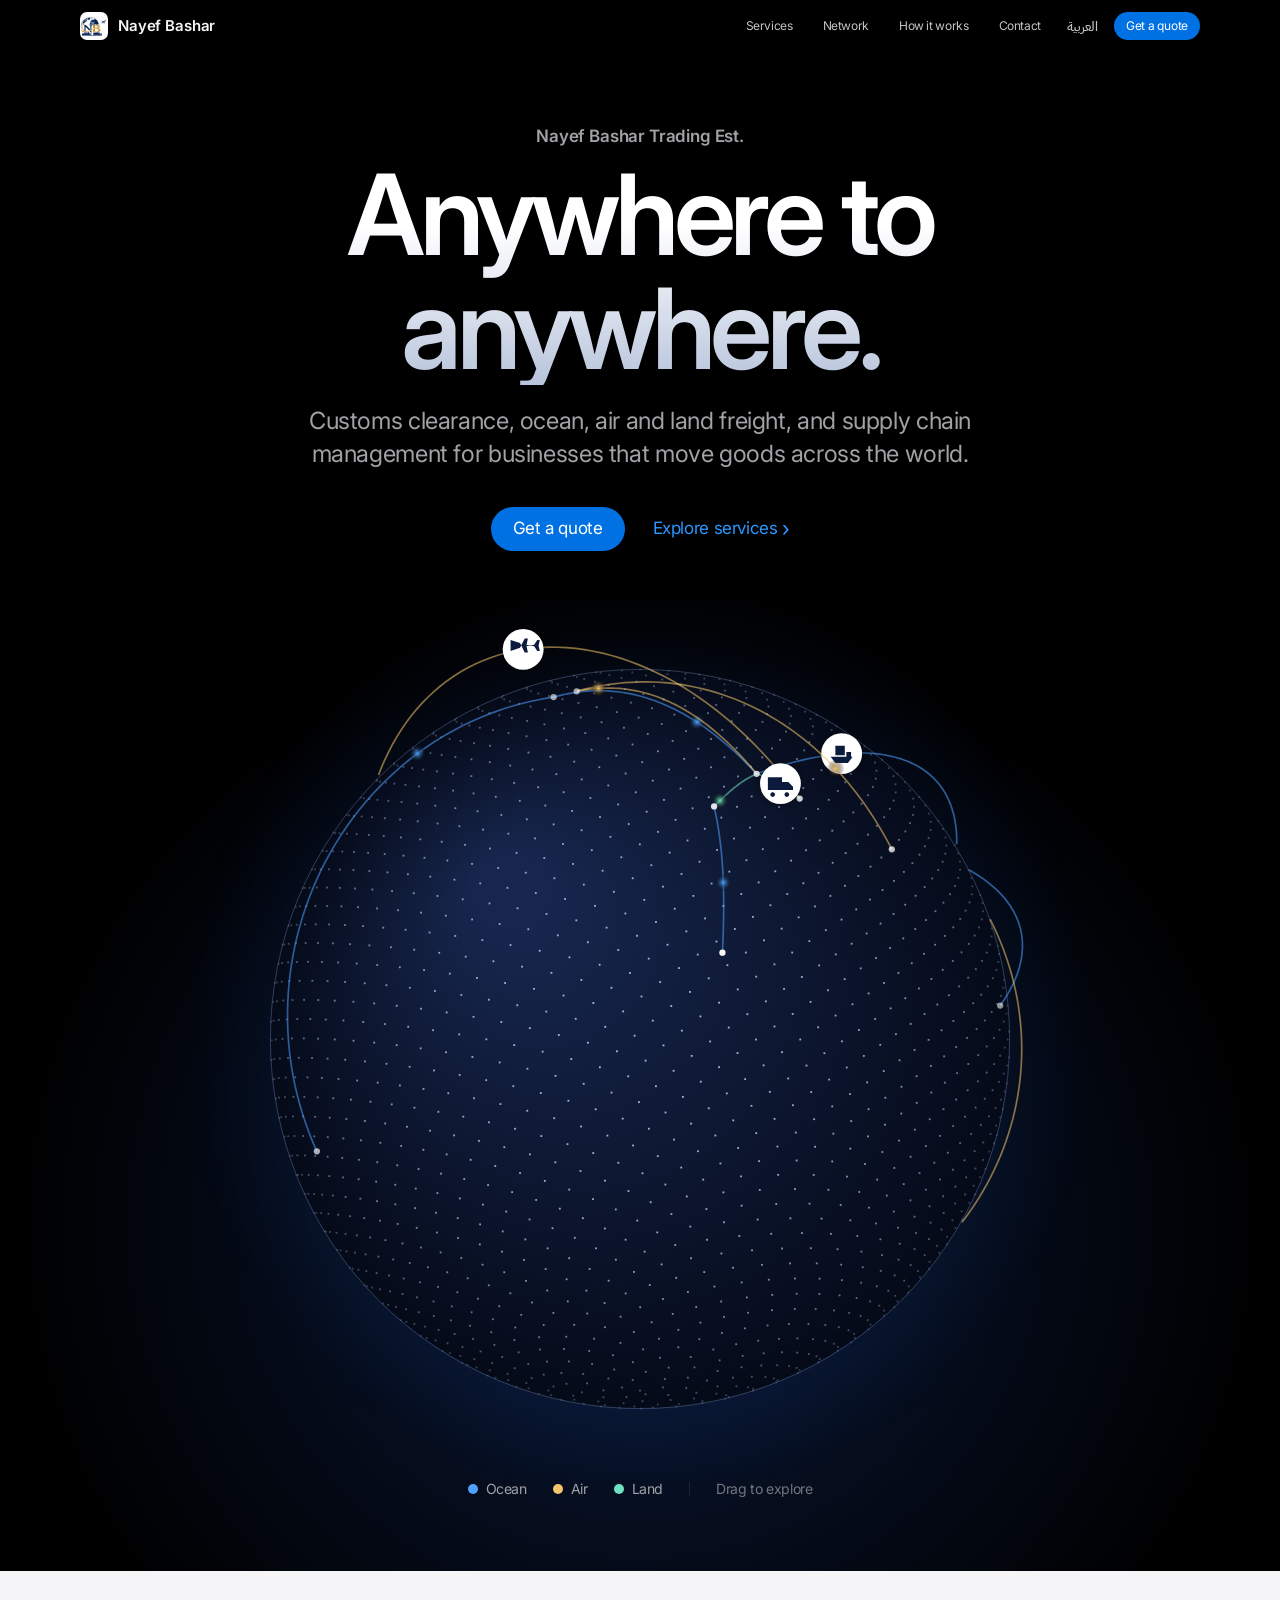
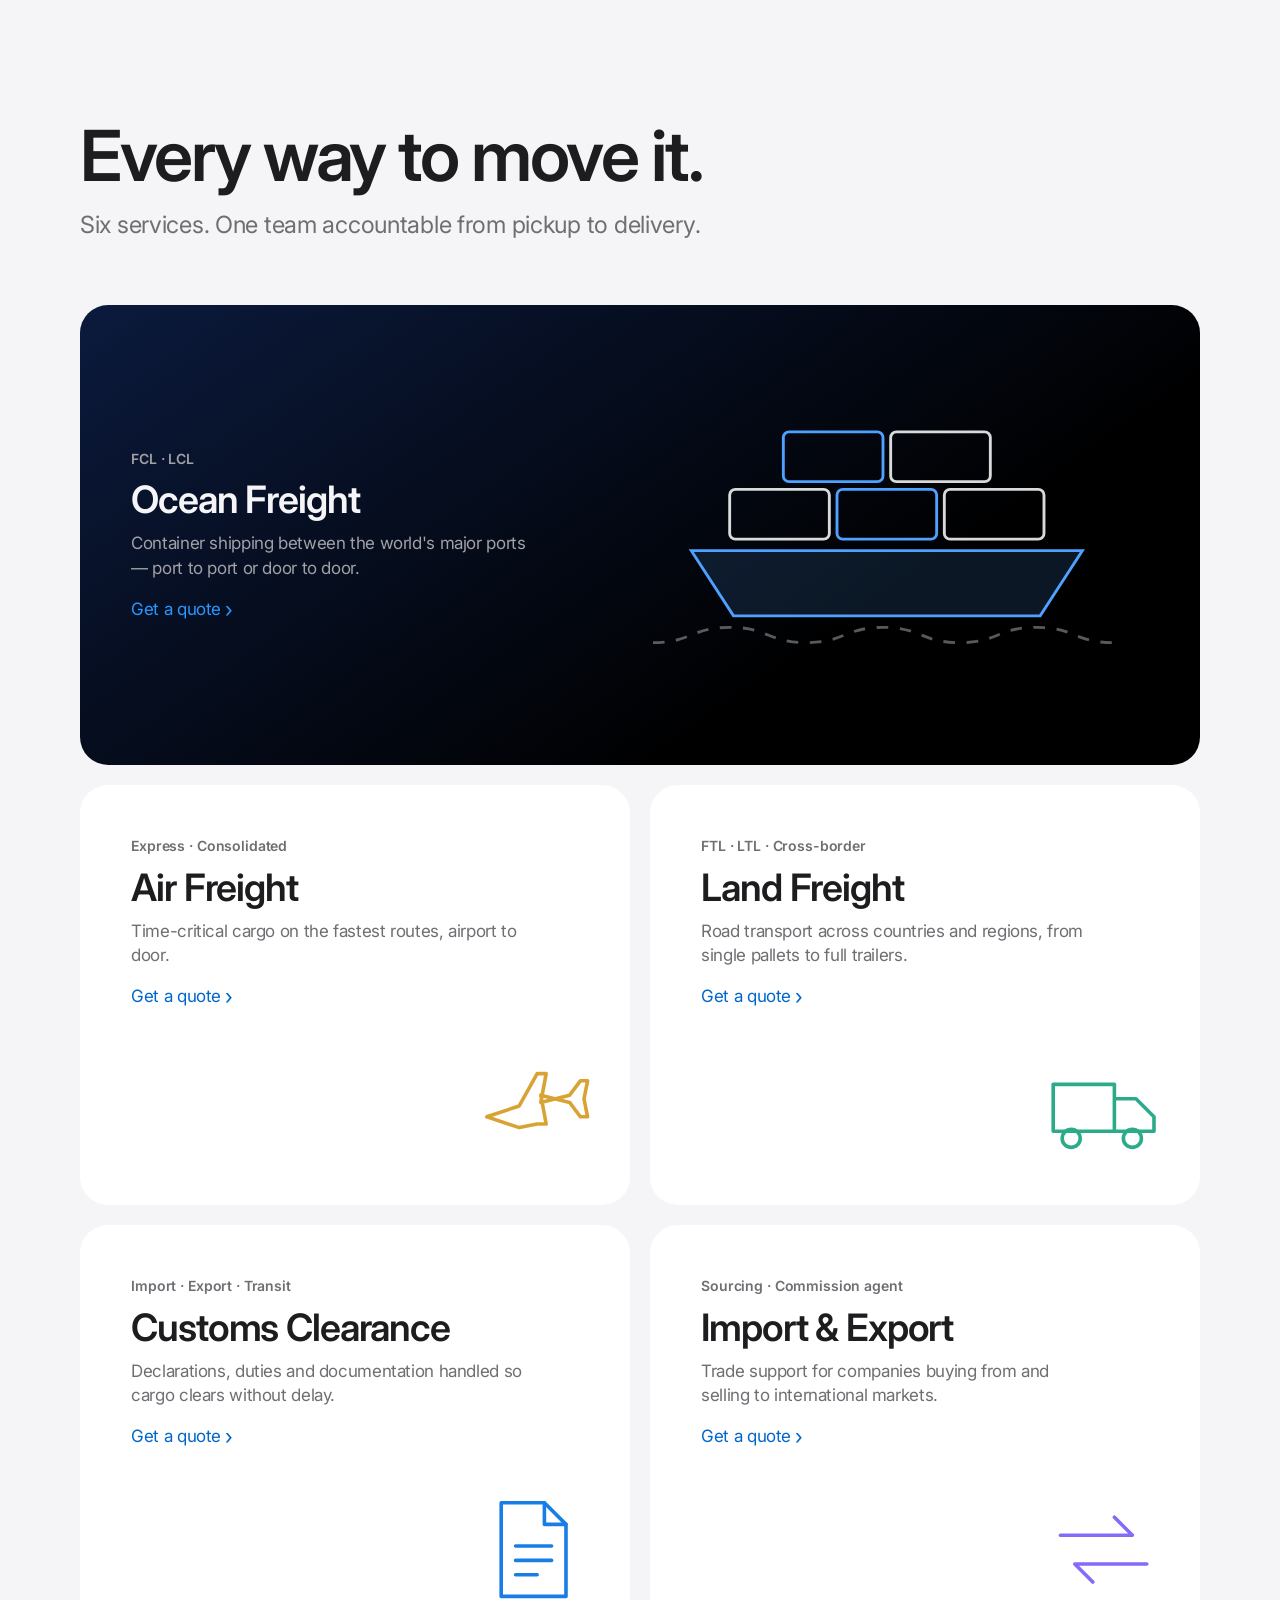
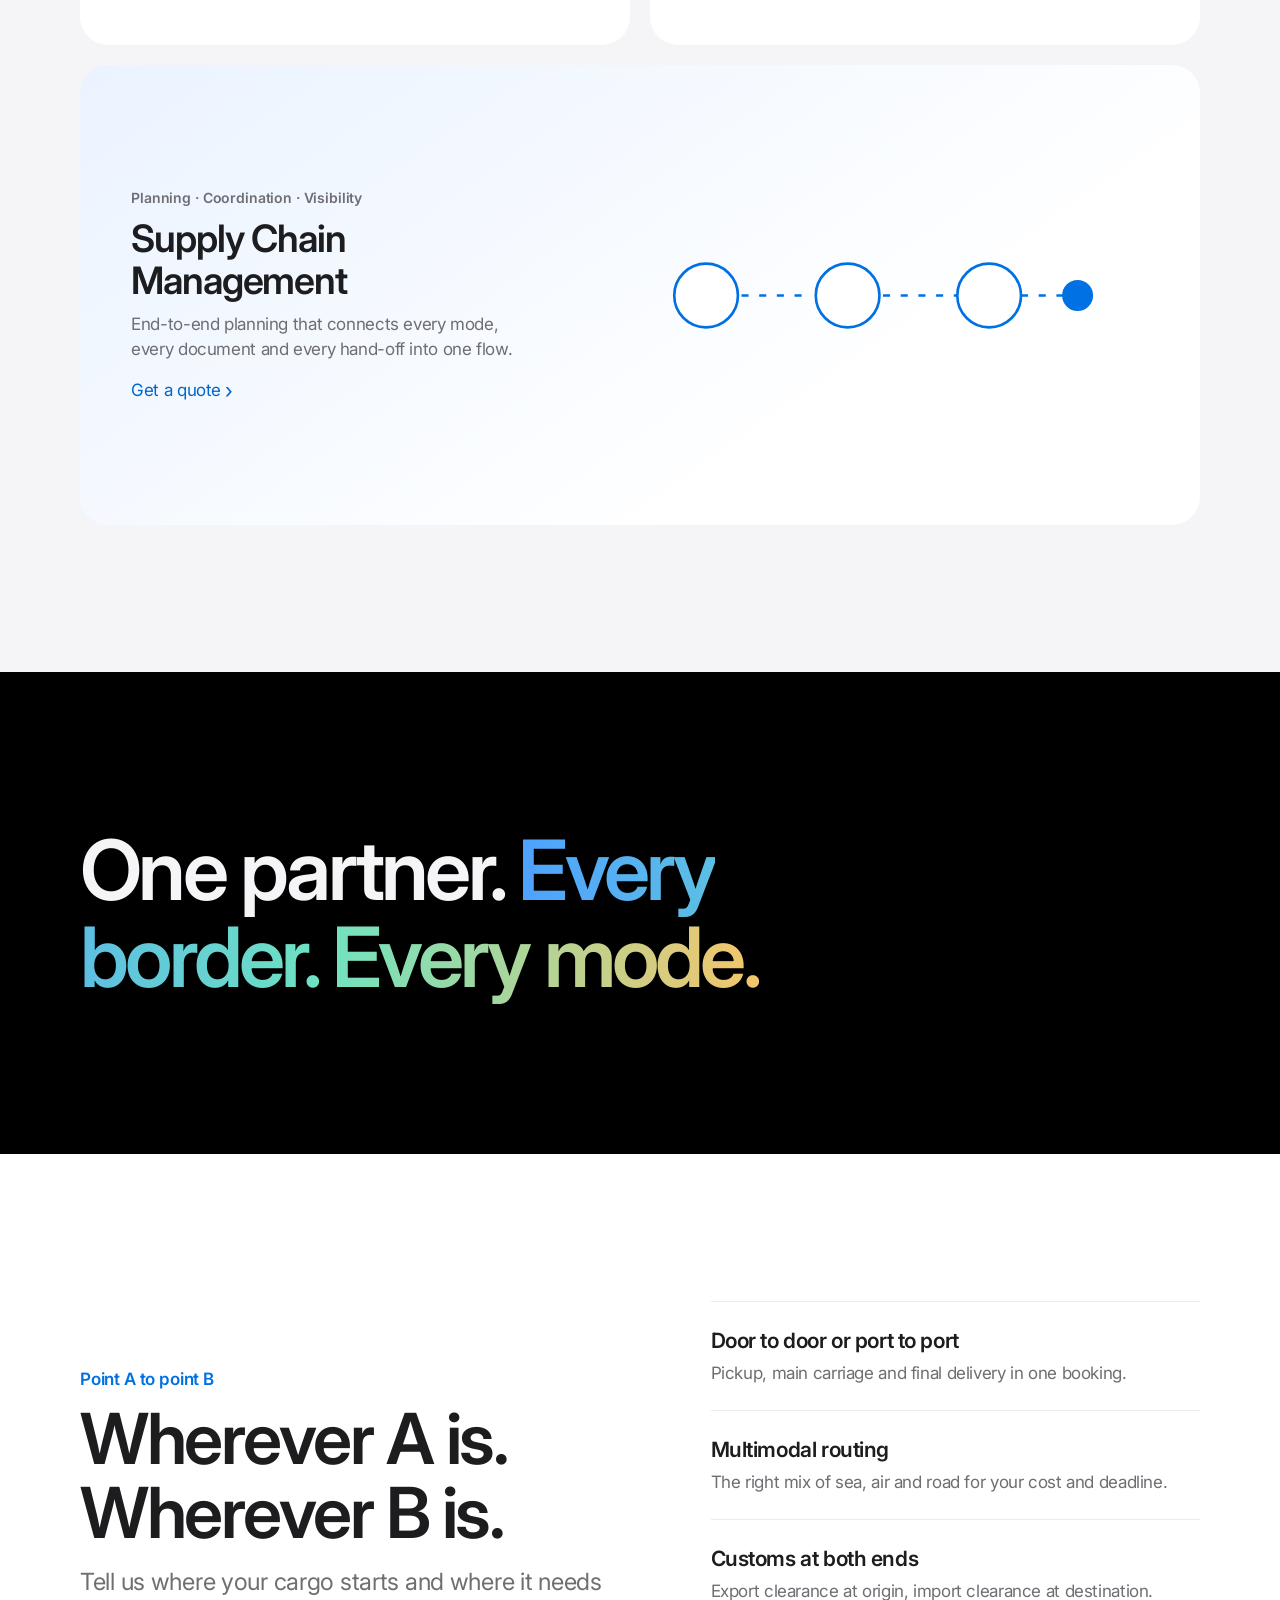
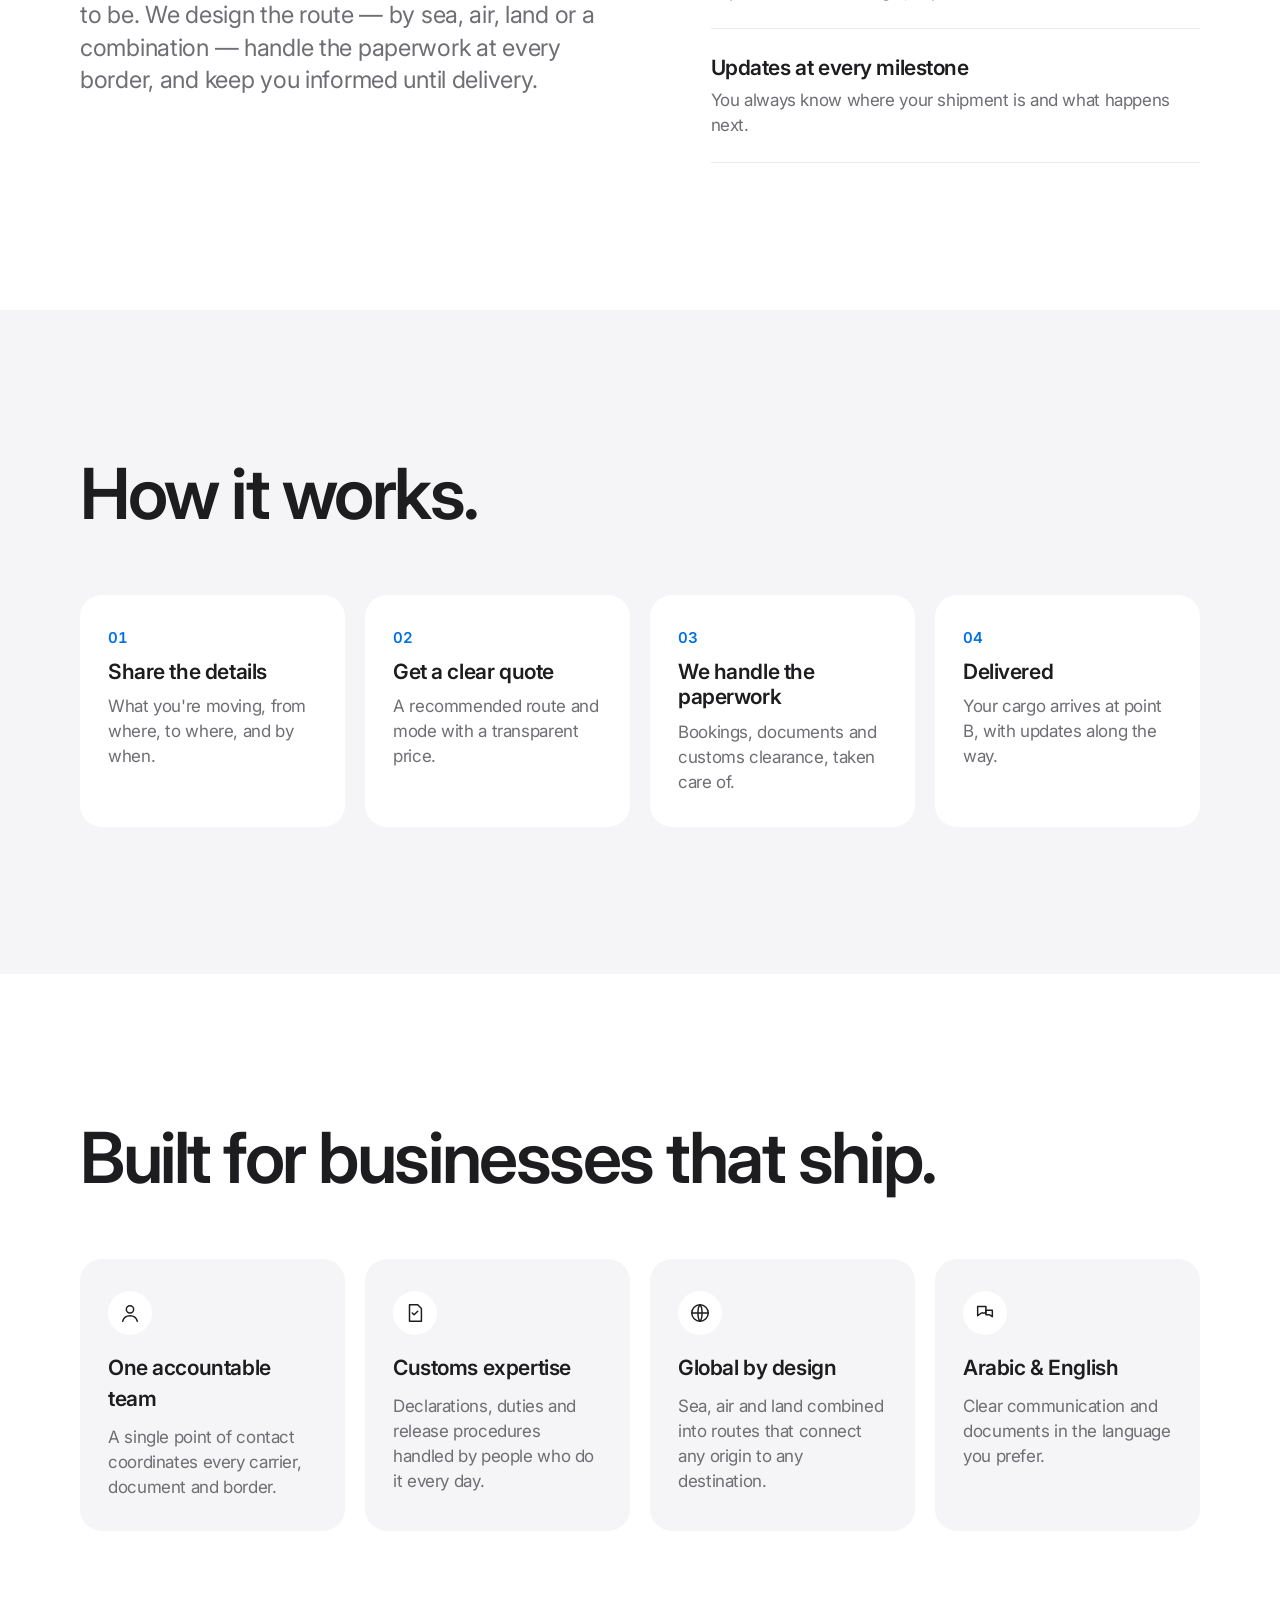
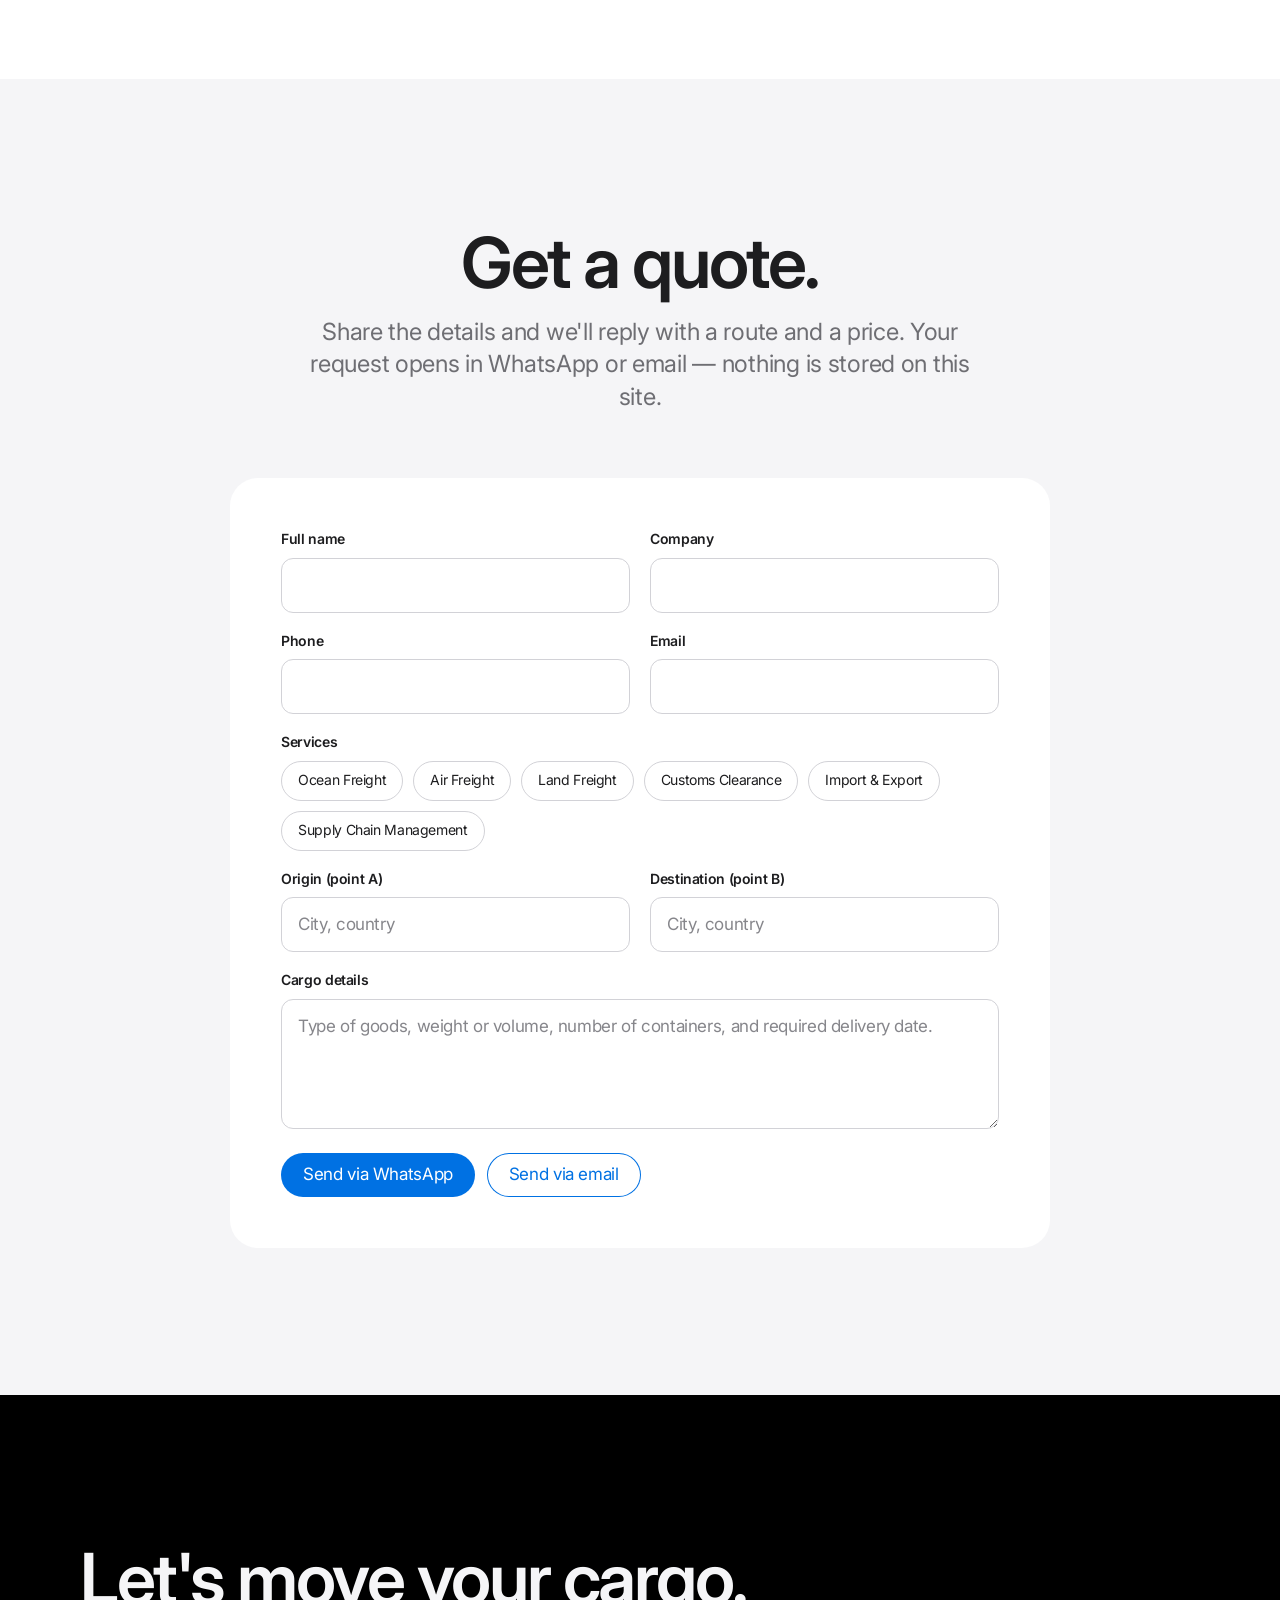
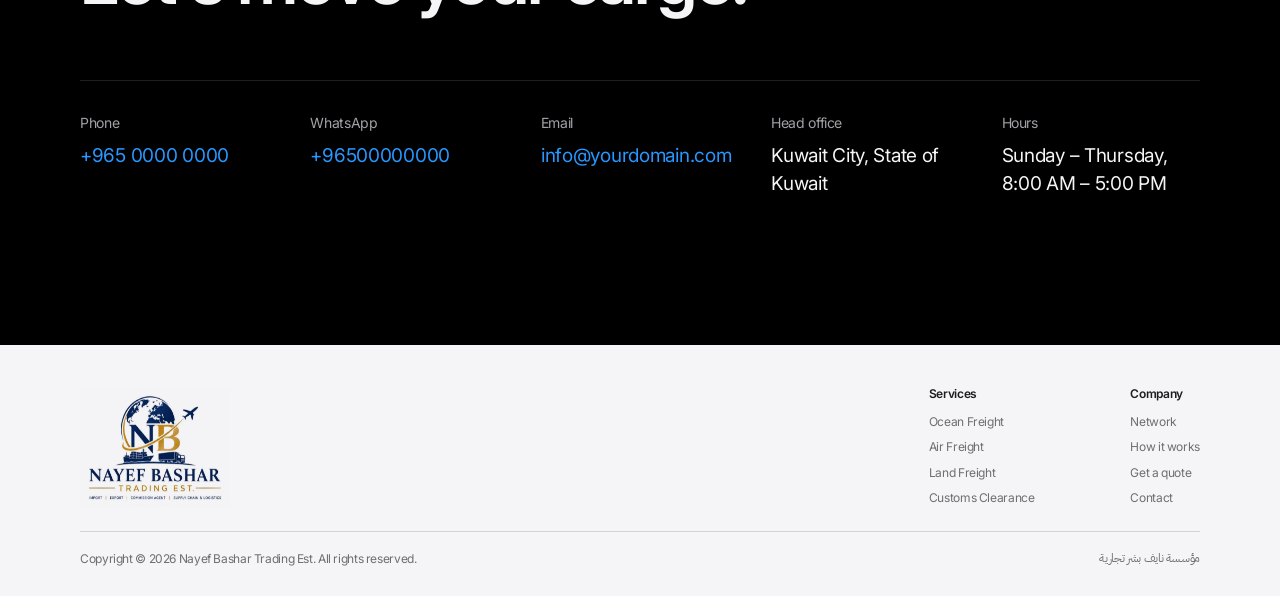
==== index.html @ 59c64694 "Add files via upload" ====
<!doctype html>
<html lang="en" dir="ltr">
<head>
  <meta charset="utf-8">
  <meta name="viewport" content="width=device-width, initial-scale=1, viewport-fit=cover">
  <title>Nayef Bashar Trading Est. — Global Freight, Customs & Supply Chain</title>
  <meta name="description" content="Customs clearance, ocean, air and land freight, and supply chain management worldwide. Nayef Bashar Trading Est. moves your cargo from point A to point B — anywhere.">
  <meta name="theme-color" content="#000000">
  <meta property="og:type" content="website">
  <meta property="og:title" content="Nayef Bashar Trading Est. — Anywhere to anywhere.">
  <meta property="og:description" content="Customs clearance, ocean, air and land freight, and supply chain management worldwide.">
  <meta property="og:image" content="assets/logo.png">
  <link rel="icon" type="image/png" href="assets/favicon.png">
  <link rel="apple-touch-icon" href="assets/apple-touch-icon.png">
  <link rel="preconnect" href="https://fonts.googleapis.com">
  <link rel="preconnect" href="https://fonts.gstatic.com" crossorigin>
  <link rel="stylesheet" href="https://fonts.googleapis.com/css2?family=IBM+Plex+Sans+Arabic:wght@400;500;600;700&family=Inter:wght@400;500;600;700&display=swap">
  <link rel="stylesheet" href="css/site.css">
  <script type="application/ld+json">
  {
    "@context": "https://schema.org",
    "@type": "Organization",
    "name": "Nayef Bashar Trading Est.",
    "alternateName": "مؤسسة نايف بشر تجارية",
    "logo": "assets/logo.png",
    "areaServed": "Worldwide",
    "knowsAbout": ["Customs clearance", "Import and export", "Ocean freight", "Air freight", "Land freight", "Supply chain management"]
  }
  </script>
</head>
<body>
  <a class="skip-link" href="#main" data-i18n="skip">Skip to content</a>

  <header class="nav" id="top">
    <div class="nav-inner">
      <a class="nav-brand" href="#top" aria-label="Nayef Bashar Trading Est. — home">
        <img src="assets/apple-touch-icon.png" alt="" width="28" height="28">
        <span data-i18n="brand">Nayef Bashar</span>
      </a>
      <nav class="nav-links" id="nav-links" aria-label="Main navigation">
        <a href="#services" data-i18n="nav.services">Services</a>
        <a href="#network" data-i18n="nav.network">Network</a>
        <a href="#process" data-i18n="nav.process">How it works</a>
        <a href="#contact" data-i18n="nav.contact">Contact</a>
      </nav>
      <div class="nav-actions">
        <button type="button" class="nav-lang" id="lang-toggle"><span data-i18n="lang.switch">العربية</span></button>
        <a class="pill pill--sm" href="#quote" data-i18n="nav.quote">Get a quote</a>
        <button type="button" class="nav-menu" id="menu-toggle" aria-expanded="false" aria-controls="nav-links" aria-label="Menu"><span></span><span></span></button>
      </div>
    </div>
  </header>

  <main id="main">
    <!-- HERO -->
    <section class="hero" aria-labelledby="hero-title">
      <div class="hero-copy">
        <p class="kicker kicker--hero" data-i18n="hero.kicker">Nayef Bashar Trading Est.</p>
        <h1 id="hero-title" class="display" data-i18n="hero.title">Anywhere to anywhere.</h1>
        <p class="hero-lead" data-i18n="hero.lead">Customs clearance, ocean, air and land freight, and supply chain management for businesses that move goods across the world.</p>
        <div class="hero-cta">
          <a class="pill" href="#quote" data-i18n="hero.cta">Get a quote</a>
          <a class="link-arrow link-arrow--light" href="#services"><span data-i18n="hero.link">Explore services</span></a>
        </div>
      </div>
      <div class="globe-stage">
        <canvas id="globe" class="globe" aria-hidden="true"></canvas>
        <p class="sr-only" data-i18n="globe.alt">An animated globe showing freight routes between major ports and cities worldwide.</p>
        <ul class="legend" role="list">
          <li><i class="legend-dot legend-dot--sea"></i><span data-i18n="legend.sea">Ocean</span></li>
          <li><i class="legend-dot legend-dot--air"></i><span data-i18n="legend.air">Air</span></li>
          <li><i class="legend-dot legend-dot--land"></i><span data-i18n="legend.land">Land</span></li>
          <li class="legend-hint" data-i18n="legend.hint">Drag to explore</li>
        </ul>
      </div>
    </section>

    <!-- SERVICES -->
    <section class="section section--gray" id="services" aria-labelledby="services-title">
      <div class="container">
        <header class="section-head reveal">
          <h2 id="services-title" class="headline" data-i18n="services.title">Every way to move it.</h2>
          <p class="subhead" data-i18n="services.lead">Six services. One team accountable from pickup to delivery.</p>
        </header>

        <div class="tiles">
          <article class="tile tile--dark tile--wide reveal">
            <div class="tile-copy">
              <p class="kicker" data-i18n="svc.ocean.kicker">FCL · LCL</p>
              <h3 data-i18n="svc.ocean.title">Ocean Freight</h3>
              <p data-i18n="svc.ocean.body">Container shipping between the world's major ports — port to port or door to door.</p>
              <a class="link-arrow link-arrow--light" href="#quote" data-service="svc.ocean.title"><span data-i18n="tile.cta">Get a quote</span></a>
            </div>
            <div class="tile-art tile-art--ocean" aria-hidden="true">
              <svg viewBox="0 0 240 160"><g class="stack"><rect x="40" y="56" width="52" height="26" rx="3"/><rect x="96" y="56" width="52" height="26" rx="3"/><rect x="152" y="56" width="52" height="26" rx="3"/><rect x="68" y="26" width="52" height="26" rx="3"/><rect x="124" y="26" width="52" height="26" rx="3"/></g><path class="hull" d="M20 88h204l-22 34H42z"/><path class="wave" d="M0 136c20 0 20-8 40-8s20 8 40 8 20-8 40-8 20 8 40 8 20-8 40-8 20 8 40 8"/></svg>
            </div>
          </article>

          <article class="tile reveal">
            <p class="kicker" data-i18n="svc.air.kicker">Express · Consolidated</p>
            <h3 data-i18n="svc.air.title">Air Freight</h3>
            <p data-i18n="svc.air.body">Time-critical cargo on the fastest routes, airport to door.</p>
            <a class="link-arrow" href="#quote" data-service="svc.air.title"><span data-i18n="tile.cta">Get a quote</span></a>
            <div class="tile-glyph tile-glyph--air" aria-hidden="true"><svg viewBox="0 0 64 64"><path d="M6 36l18-6 10-18h5l-3 16 16-4 6-8h4l-2 10 2 10h-4l-6-8-16-4 3 16h-5L24 42z"/></svg></div>
          </article>

          <article class="tile reveal">
            <p class="kicker" data-i18n="svc.land.kicker">FTL · LTL · Cross-border</p>
            <h3 data-i18n="svc.land.title">Land Freight</h3>
            <p data-i18n="svc.land.body">Road transport across countries and regions, from single pallets to full trailers.</p>
            <a class="link-arrow" href="#quote" data-service="svc.land.title"><span data-i18n="tile.cta">Get a quote</span></a>
            <div class="tile-glyph tile-glyph--land" aria-hidden="true"><svg viewBox="0 0 64 64"><path d="M4 18h34v26H4zM38 26h12l10 10v8H38z"/><circle cx="14" cy="48" r="5"/><circle cx="48" cy="48" r="5"/></svg></div>
          </article>

          <article class="tile reveal">
            <p class="kicker" data-i18n="svc.customs.kicker">Import · Export · Transit</p>
            <h3 data-i18n="svc.customs.title">Customs Clearance</h3>
            <p data-i18n="svc.customs.body">Declarations, duties and documentation handled so cargo clears without delay.</p>
            <a class="link-arrow" href="#quote" data-service="svc.customs.title"><span data-i18n="tile.cta">Get a quote</span></a>
            <div class="tile-glyph tile-glyph--customs" aria-hidden="true"><svg viewBox="0 0 64 64"><path d="M14 6h24l12 12v40H14z"/><path d="M38 6v12h12M22 30h20M22 38h20M22 46h12" class="thin"/></svg></div>
          </article>

          <article class="tile reveal">
            <p class="kicker" data-i18n="svc.trade.kicker">Sourcing · Commission agent</p>
            <h3 data-i18n="svc.trade.title">Import &amp; Export</h3>
            <p data-i18n="svc.trade.body">Trade support for companies buying from and selling to international markets.</p>
            <a class="link-arrow" href="#quote" data-service="svc.trade.title"><span data-i18n="tile.cta">Get a quote</span></a>
            <div class="tile-glyph tile-glyph--trade" aria-hidden="true"><svg viewBox="0 0 64 64"><path d="M8 24h40l-10-10M56 40H16l10 10" class="thin"/></svg></div>
          </article>

          <article class="tile tile--light-blue tile--wide reveal">
            <div class="tile-copy">
              <p class="kicker" data-i18n="svc.supply.kicker">Planning · Coordination · Visibility</p>
              <h3 data-i18n="svc.supply.title">Supply Chain Management</h3>
              <p data-i18n="svc.supply.body">End-to-end planning that connects every mode, every document and every hand-off into one flow.</p>
              <a class="link-arrow" href="#quote" data-service="svc.supply.title"><span data-i18n="tile.cta">Get a quote</span></a>
            </div>
            <div class="tile-art tile-art--flow" aria-hidden="true">
              <svg viewBox="0 0 260 160"><path class="flow-line" d="M30 80h60M130 80h60"/><circle cx="30" cy="80" r="18"/><circle cx="110" cy="80" r="18"/><circle cx="190" cy="80" r="18"/><circle cx="240" cy="80" r="8" class="flow-end"/><path class="flow-line" d="M208 80h24"/></svg>
            </div>
          </article>
        </div>
      </div>
    </section>

    <!-- STATEMENT -->
    <section class="statement" aria-labelledby="statement-title">
      <div class="container">
        <h2 id="statement-title" class="statement-text reveal" data-i18n-html="statement">One partner. <span>Every border. Every mode.</span></h2>
      </div>
    </section>

    <!-- NETWORK -->
    <section class="section" id="network" aria-labelledby="network-title">
      <div class="container network">
        <div class="network-copy reveal">
          <p class="kicker kicker--blue" data-i18n="network.kicker">Point A to point B</p>
          <h2 id="network-title" class="headline" data-i18n-html="network.title">Wherever A is.<br>Wherever B is.</h2>
          <p class="subhead" data-i18n="network.body">Tell us where your cargo starts and where it needs to be. We design the route — by sea, air, land or a combination — handle the paperwork at every border, and keep you informed until delivery.</p>
        </div>
        <ul class="features reveal" role="list">
          <li><strong data-i18n="feat1.title">Door to door or port to port</strong><span data-i18n="feat1.body">Pickup, main carriage and final delivery in one booking.</span></li>
          <li><strong data-i18n="feat2.title">Multimodal routing</strong><span data-i18n="feat2.body">The right mix of sea, air and road for your cost and deadline.</span></li>
          <li><strong data-i18n="feat3.title">Customs at both ends</strong><span data-i18n="feat3.body">Export clearance at origin, import clearance at destination.</span></li>
          <li><strong data-i18n="feat4.title">Updates at every milestone</strong><span data-i18n="feat4.body">You always know where your shipment is and what happens next.</span></li>
        </ul>
      </div>
    </section>

    <!-- PROCESS -->
    <section class="section section--gray" id="process" aria-labelledby="process-title">
      <div class="container">
        <header class="section-head reveal">
          <h2 id="process-title" class="headline" data-i18n="process.title">How it works.</h2>
        </header>
        <ol class="steps" role="list">
          <li class="step reveal"><span class="step-num">01</span><h3 data-i18n="step1.title">Share the details</h3><p data-i18n="step1.body">What you're moving, from where, to where, and by when.</p></li>
          <li class="step reveal"><span class="step-num">02</span><h3 data-i18n="step2.title">Get a clear quote</h3><p data-i18n="step2.body">A recommended route and mode with a transparent price.</p></li>
          <li class="step reveal"><span class="step-num">03</span><h3 data-i18n="step3.title">We handle the paperwork</h3><p data-i18n="step3.body">Bookings, documents and customs clearance, taken care of.</p></li>
          <li class="step reveal"><span class="step-num">04</span><h3 data-i18n="step4.title">Delivered</h3><p data-i18n="step4.body">Your cargo arrives at point B, with updates along the way.</p></li>
        </ol>
      </div>
    </section>

    <!-- WHY -->
    <section class="section" aria-labelledby="why-title">
      <div class="container">
        <header class="section-head reveal">
          <h2 id="why-title" class="headline" data-i18n="why.title">Built for businesses that ship.</h2>
        </header>
        <div class="why-grid">
          <div class="why-card reveal"><span class="why-icon" aria-hidden="true"><svg viewBox="0 0 24 24"><circle cx="12" cy="8" r="4"/><path d="M4 21c1-4 4-6 8-6s7 2 8 6"/></svg></span><h3 data-i18n="why1.title">One accountable team</h3><p data-i18n="why1.body">A single point of contact coordinates every carrier, document and border.</p></div>
          <div class="why-card reveal"><span class="why-icon" aria-hidden="true"><svg viewBox="0 0 24 24"><path d="M6 3h9l4 4v14H6z"/><path d="M9 12l2 2 4-4"/></svg></span><h3 data-i18n="why2.title">Customs expertise</h3><p data-i18n="why2.body">Declarations, duties and release procedures handled by people who do it every day.</p></div>
          <div class="why-card reveal"><span class="why-icon" aria-hidden="true"><svg viewBox="0 0 24 24"><circle cx="12" cy="12" r="9"/><path d="M3 12h18M12 3c3 3 3 15 0 18M12 3c-3 3-3 15 0 18"/></svg></span><h3 data-i18n="why3.title">Global by design</h3><p data-i18n="why3.body">Sea, air and land combined into routes that connect any origin to any destination.</p></div>
          <div class="why-card reveal"><span class="why-icon" aria-hidden="true"><svg viewBox="0 0 24 24"><path d="M4 5h9v7H8l-4 3z"/><path d="M13 9h7v7l-3-2h-4z"/></svg></span><h3 data-i18n="why4.title">Arabic &amp; English</h3><p data-i18n="why4.body">Clear communication and documents in the language you prefer.</p></div>
        </div>
      </div>
    </section>

    <!-- QUOTE -->
    <section class="section section--gray" id="quote" aria-labelledby="quote-title">
      <div class="container quote">
        <header class="section-head section-head--center reveal">
          <h2 id="quote-title" class="headline" data-i18n="quote.title">Get a quote.</h2>
          <p class="subhead" data-i18n="quote.lead">Share the details and we'll reply with a route and a price. Your request opens in WhatsApp or email — nothing is stored on this site.</p>
        </header>
        <form class="form reveal" id="quote-form" novalidate>
          <div class="field"><label for="q-name" data-i18n="form.name">Full name</label><input id="q-name" name="name" autocomplete="name" required maxlength="80"></div>
          <div class="field"><label for="q-company" data-i18n="form.company">Company</label><input id="q-company" name="company" autocomplete="organization" maxlength="80"></div>
          <div class="field"><label for="q-phone" data-i18n="form.phone">Phone</label><input id="q-phone" name="phone" type="tel" autocomplete="tel" required maxlength="30" inputmode="tel"></div>
          <div class="field"><label for="q-email" data-i18n="form.email">Email</label><input id="q-email" name="email" type="email" autocomplete="email" maxlength="120"></div>
          <fieldset class="field field--wide">
            <legend data-i18n="form.service">Services</legend>
            <div class="segments">
              <label><input type="checkbox" name="service" value="svc.ocean.title"><span data-i18n="svc.ocean.title">Ocean Freight</span></label>
              <label><input type="checkbox" name="service" value="svc.air.title"><span data-i18n="svc.air.title">Air Freight</span></label>
              <label><input type="checkbox" name="service" value="svc.land.title"><span data-i18n="svc.land.title">Land Freight</span></label>
              <label><input type="checkbox" name="service" value="svc.customs.title"><span data-i18n="svc.customs.title">Customs Clearance</span></label>
              <label><input type="checkbox" name="service" value="svc.trade.title"><span data-i18n="svc.trade.title">Import &amp; Export</span></label>
              <label><input type="checkbox" name="service" value="svc.supply.title"><span data-i18n="svc.supply.title">Supply Chain Management</span></label>
            </div>
          </fieldset>
          <div class="field"><label for="q-from" data-i18n="form.from">Origin (point A)</label><input id="q-from" name="from" maxlength="80" required data-i18n-placeholder="form.fromHint" placeholder="City, country"></div>
          <div class="field"><label for="q-to" data-i18n="form.to">Destination (point B)</label><input id="q-to" name="to" maxlength="80" required data-i18n-placeholder="form.toHint" placeholder="City, country"></div>
          <div class="field field--wide"><label for="q-cargo" data-i18n="form.cargo">Cargo details</label><textarea id="q-cargo" name="cargo" rows="4" maxlength="1000" data-i18n-placeholder="form.cargoHint" placeholder="Type of goods, weight or volume, number of containers, and required delivery date."></textarea></div>
          <p class="form-error field--wide" id="form-error" role="alert" hidden></p>
          <div class="form-actions field--wide">
            <button type="submit" class="pill" data-send="whatsapp"><span data-i18n="form.sendWhatsapp">Send via WhatsApp</span></button>
            <button type="submit" class="pill pill--secondary" data-send="email"><span data-i18n="form.sendEmail">Send via email</span></button>
          </div>
        </form>
      </div>
    </section>

    <!-- CONTACT -->
    <section class="contact" id="contact" aria-labelledby="contact-title">
      <div class="container">
        <h2 id="contact-title" class="headline headline--light reveal" data-i18n="contact.title">Let's move your cargo.</h2>
        <dl class="contact-grid reveal">
          <div><dt data-i18n="contact.phone">Phone</dt><dd><a href="#" data-contact="phone"></a></dd></div>
          <div><dt data-i18n="contact.whatsapp">WhatsApp</dt><dd><a href="#" data-whatsapp data-contact="whatsapp" target="_blank" rel="noopener"></a></dd></div>
          <div><dt data-i18n="contact.email">Email</dt><dd><a href="#" data-contact="email"></a></dd></div>
          <div><dt data-i18n="contact.office">Office</dt><dd data-contact="address"></dd></div>
          <div><dt data-i18n="contact.hours">Hours</dt><dd data-contact="hours"></dd></div>
        </dl>
      </div>
    </section>
  </main>

  <footer class="footer">
    <div class="container">
      <div class="footer-top">
        <img class="footer-logo" src="assets/logo.webp" alt="Nayef Bashar Trading Est." width="566" height="388" loading="lazy">
        <nav class="footer-nav" aria-label="Footer">
          <div><h3 data-i18n="footer.services">Services</h3>
            <a href="#services" data-i18n="svc.ocean.title">Ocean Freight</a><a href="#services" data-i18n="svc.air.title">Air Freight</a>
            <a href="#services" data-i18n="svc.land.title">Land Freight</a><a href="#services" data-i18n="svc.customs.title">Customs Clearance</a>
          </div>
          <div><h3 data-i18n="footer.company">Company</h3>
            <a href="#network" data-i18n="nav.network">Network</a><a href="#process" data-i18n="nav.process">How it works</a>
            <a href="#quote" data-i18n="nav.quote">Get a quote</a><a href="#contact" data-i18n="nav.contact">Contact</a>
          </div>
        </nav>
      </div>
      <p class="footer-legal"><span data-i18n="footer.copy">Copyright © Nayef Bashar Trading Est. All rights reserved.</span><span class="footer-ar" lang="ar" dir="rtl">مؤسسة نايف بشر تجارية</span></p>
    </div>
  </footer>

  <script src="js/i18n.js"></script>
  <script src="js/globe.js"></script>
  <script src="js/site.js"></script>
</body>
</html>
---- css/site.css ----
/* ==========================================================================
   Nayef Bashar Trading Est. — product-page aesthetic:
   system type, generous whitespace, black hero, gray/white alternating sections,
   large rounded tiles, one blue for actions, brand navy for depth.
   ========================================================================== */
:root {
  --bg: #ffffff;
  --bg-gray: #f5f5f7;
  --bg-black: #000000;
  --text: #1d1d1f;
  --text-2: #6e6e73;
  --text-on-dark: #f5f5f7;
  --text-on-dark-2: #a1a1a6;
  --blue: #0071e3;
  --blue-hover: #0077ed;
  --link: #0066cc;
  --link-on-dark: #2997ff;
  --navy: #0b1a3d;
  --navy-2: #13306b;
  --gold: #c39a48;
  --hairline: rgba(0, 0, 0, 0.08);
  --hairline-dark: rgba(255, 255, 255, 0.12);

  --font: -apple-system, BlinkMacSystemFont, 'SF Pro Display', 'SF Pro Text', 'Inter', 'Helvetica Neue', Arial, sans-serif;
  --font-ar: 'IBM Plex Sans Arabic', -apple-system, BlinkMacSystemFont, 'Inter', sans-serif;

  --fs-body: 17px;
  --fs-small: 14px;
  --fs-kicker: 17px;
  --fs-display: clamp(48px, 3rem + 5.2vw, 112px);
  --fs-headline: clamp(40px, 2rem + 3vw, 80px);
  --fs-subhead: clamp(19px, 1rem + 0.6vw, 24px);
  --fs-tile-title: clamp(28px, 1.4rem + 1.2vw, 40px);
  --fs-statement: clamp(40px, 2rem + 4vw, 96px);

  --container: min(1120px, calc(100% - 44px));
  --section-y: clamp(88px, 6rem + 4vw, 160px);
  --radius-tile: 28px;
  --radius-field: 12px;
  --nav-h: 52px;
  --ease: cubic-bezier(0.28, 0.11, 0.32, 1);
  --duration: 600ms;
}

*, *::before, *::after { box-sizing: border-box; }
html { scroll-behavior: smooth; scroll-padding-top: calc(var(--nav-h) + 16px); -webkit-text-size-adjust: 100%; }
body {
  margin: 0; font-family: var(--font); font-size: var(--fs-body); line-height: 1.47; letter-spacing: -0.022em;
  color: var(--text); background: var(--bg); -webkit-font-smoothing: antialiased; -moz-osx-font-smoothing: grayscale; overflow-x: hidden;
}
html[lang='ar'] body { font-family: var(--font-ar); letter-spacing: 0; line-height: 1.7; }
h1, h2, h3, p, dl, dd, figure, fieldset, legend { margin: 0; padding: 0; border: 0; }
ul[role='list'], ol[role='list'] { list-style: none; margin: 0; padding: 0; }
img, svg, canvas { display: block; max-width: 100%; }
a { color: inherit; text-decoration: none; }
:focus-visible { outline: 2px solid var(--blue); outline-offset: 3px; border-radius: 6px; }
.container { width: var(--container); margin-inline: auto; }
.sr-only { position: absolute; width: 1px; height: 1px; overflow: hidden; clip: rect(0 0 0 0); white-space: nowrap; }
.skip-link { position: absolute; inset-inline-start: 12px; top: -60px; z-index: 100; padding: 8px 14px; border-radius: 8px; background: var(--blue); color: #fff; font-size: var(--fs-small); }
.skip-link:focus { top: 8px; }

/* ---------- type ---------- */
.kicker { font-size: var(--fs-kicker); font-weight: 600; letter-spacing: -0.01em; color: var(--text-2); }
.kicker--blue { color: var(--blue); }
.kicker--hero { color: var(--text-on-dark-2); }
.display { font-size: var(--fs-display); font-weight: 600; line-height: 1.02; letter-spacing: -0.045em; }
.headline { font-size: var(--fs-headline); font-weight: 600; line-height: 1.05; letter-spacing: -0.035em; text-wrap: balance; }
.headline--light { color: var(--text-on-dark); }
.subhead { margin-top: 16px; max-width: 680px; font-size: var(--fs-subhead); line-height: 1.38; letter-spacing: -0.012em; color: var(--text-2); font-weight: 400; }
html[lang='ar'] .display, html[lang='ar'] .headline, html[lang='ar'] .statement-text { letter-spacing: 0; line-height: 1.25; font-weight: 700; }

/* ---------- actions ---------- */
.pill {
  display: inline-flex; align-items: center; justify-content: center; min-height: 44px; padding: 0 22px; border: 0; border-radius: 980px;
  background: var(--blue); color: #fff; font: 400 var(--fs-body)/1 var(--font); letter-spacing: -0.022em; cursor: pointer;
  transition: background-color 200ms var(--ease), transform 200ms var(--ease);
}
html[lang='ar'] .pill { font-family: var(--font-ar); letter-spacing: 0; }
.pill:hover { background: var(--blue-hover); }
.pill:active { transform: scale(0.97); }
.pill--sm { min-height: 28px; padding: 0 12px; font-size: 12px; }
.pill--secondary { background: transparent; color: var(--blue); box-shadow: inset 0 0 0 1px var(--blue); }
.pill--secondary:hover { background: var(--blue); color: #fff; }
.link-arrow { display: inline-flex; align-items: center; gap: 4px; color: var(--link); font-size: var(--fs-body); }
.link-arrow::after { content: '›'; font-size: 1.25em; line-height: 0.8; transition: transform 200ms var(--ease); }
html[dir='rtl'] .link-arrow::after { content: '‹'; }
.link-arrow:hover span { text-decoration: underline; }
.link-arrow:hover::after { transform: translateX(3px); }
html[dir='rtl'] .link-arrow:hover::after { transform: translateX(-3px); }
.link-arrow--light { color: var(--link-on-dark); }

/* ---------- nav ---------- */
.nav {
  position: fixed; inset: 0 0 auto; z-index: 50; height: var(--nav-h); color: var(--text-on-dark);
  background: rgba(0, 0, 0, 0.72); backdrop-filter: saturate(180%) blur(20px); -webkit-backdrop-filter: saturate(180%) blur(20px);
  transition: background-color 300ms var(--ease), color 300ms var(--ease), box-shadow 300ms var(--ease);
}
.nav.is-scrolled { background: rgba(251, 251, 253, 0.8); color: var(--text); box-shadow: 0 0.5px 0 var(--hairline); }
.nav-inner { display: flex; align-items: center; gap: 24px; width: min(1120px, calc(100% - 44px)); height: 100%; margin-inline: auto; }
.nav-brand { display: flex; align-items: center; gap: 10px; font-size: 15px; font-weight: 600; letter-spacing: -0.01em; }
.nav-brand img { width: 28px; height: 28px; border-radius: 7px; background: #fff; }
.nav-links { display: flex; gap: 30px; margin-inline-start: auto; font-size: 12px; }
.nav-links a { opacity: 0.8; transition: opacity 200ms var(--ease); }
.nav-links a:hover { opacity: 1; }
.nav-actions { display: flex; align-items: center; gap: 14px; }
.nav-lang { border: 0; background: none; color: inherit; font: 500 13px var(--font-ar); opacity: 0.8; cursor: pointer; padding: 6px 2px; }
html[lang='ar'] .nav-lang { font-family: var(--font); }
.nav-lang:hover { opacity: 1; }
.nav-menu { display: none; width: 36px; height: 36px; border: 0; background: none; color: inherit; cursor: pointer; }
.nav-menu span { display: block; width: 17px; height: 1px; margin: 6px auto; background: currentColor; transition: transform 300ms var(--ease); }
.menu-open .nav-menu span:first-child { transform: translateY(3.5px) rotate(45deg); }
.menu-open .nav-menu span:last-child { transform: translateY(-3.5px) rotate(-45deg); }

/* ---------- hero ---------- */
.hero {
  position: relative; overflow: hidden; padding: calc(var(--nav-h) + clamp(56px, 8vh, 110px)) 0 0; text-align: center;
  background: radial-gradient(70% 55% at 50% 78%, rgba(19, 48, 107, 0.55), transparent 70%), var(--bg-black); color: var(--text-on-dark);
}
.hero-copy { width: min(980px, calc(100% - 44px)); margin-inline: auto; }
.hero .display { margin-top: 8px; background: linear-gradient(180deg, #ffffff 30%, #b8c4dc 100%); -webkit-background-clip: text; background-clip: text; color: transparent; }
.hero-lead { margin: 20px auto 0; max-width: 700px; font-size: var(--fs-subhead); line-height: 1.38; color: var(--text-on-dark-2); }
.hero-cta { display: flex; flex-wrap: wrap; justify-content: center; align-items: center; gap: 28px; margin-top: 36px; }
.globe-stage { position: relative; width: min(880px, 100%); margin: clamp(24px, 4vw, 48px) auto 0; padding-bottom: clamp(40px, 6vw, 72px); }
.globe { width: 100%; aspect-ratio: 1; cursor: grab; touch-action: pan-y; }
.globe.is-dragging { cursor: grabbing; }
.legend { display: flex; flex-wrap: wrap; justify-content: center; gap: 10px 26px; margin-top: -2%; font-size: var(--fs-small); color: var(--text-on-dark-2); }
.legend li { display: flex; align-items: center; gap: 8px; }
.legend-dot { width: 10px; height: 10px; border-radius: 50%; }
.legend-dot--sea { background: #4ea1ff; }
.legend-dot--air { background: #f5c56b; }
.legend-dot--land { background: #6fe3c1; }
.legend-hint { opacity: 0.7; }
.legend-hint::before { content: ''; width: 1px; height: 14px; margin-inline-end: 18px; background: var(--hairline-dark); }

/* ---------- sections ---------- */
.section { padding-block: var(--section-y); }
.section--gray { background: var(--bg-gray); }
.section-head { margin-bottom: clamp(48px, 5vw, 80px); }
.section-head--center { text-align: center; }
.section-head--center .subhead { margin-inline: auto; }

/* ---------- service tiles ---------- */
.tiles { display: grid; grid-template-columns: repeat(2, minmax(0, 1fr)); gap: 20px; }
.tile {
  position: relative; display: flex; flex-direction: column; gap: 10px; min-height: 420px; padding: clamp(32px, 4vw, 52px);
  border-radius: var(--radius-tile); background: var(--bg); overflow: hidden;
  transition: transform 500ms var(--ease), box-shadow 500ms var(--ease);
}
.tile:hover { transform: scale(1.012); box-shadow: 0 30px 60px -30px rgba(0, 0, 0, 0.25); }
.tile h3 { font-size: var(--fs-tile-title); font-weight: 600; line-height: 1.1; letter-spacing: -0.03em; }
html[lang='ar'] .tile h3 { letter-spacing: 0; font-weight: 700; }
.tile p { max-width: 36ch; color: var(--text-2); font-size: var(--fs-body); }
.tile .kicker { font-size: var(--fs-small); color: var(--text-2); }
.tile .link-arrow { margin-top: 6px; }
.tile--wide { grid-column: 1 / -1; flex-direction: row; align-items: center; gap: clamp(24px, 4vw, 60px); min-height: 460px; }
.tile-copy { display: flex; flex-direction: column; gap: 10px; flex: 1 1 45%; }
.tile--dark { background: linear-gradient(145deg, #0b1a3d 0%, #000 70%); color: var(--text-on-dark); }
.tile--dark p, .tile--dark .kicker { color: var(--text-on-dark-2); }
.tile--light-blue { background: linear-gradient(145deg, #eaf3ff, #ffffff 70%); }
.tile-art { flex: 1 1 55%; display: grid; place-items: center; }
.tile-art svg { width: 100%; max-width: 460px; }
.tile-art--ocean .stack rect { fill: none; stroke: rgba(255, 255, 255, 0.85); stroke-width: 1.5; }
.tile-art--ocean .stack rect:nth-child(2n) { stroke: #4ea1ff; }
.tile-art--ocean .hull { fill: rgba(78, 161, 255, 0.14); stroke: #4ea1ff; stroke-width: 1.5; }
.tile-art--ocean .wave { fill: none; stroke: rgba(255, 255, 255, 0.35); stroke-width: 1.5; stroke-dasharray: 6 6; animation: wave 3s linear infinite; }
@keyframes wave { to { stroke-dashoffset: -48; } }
.tile-art--flow circle { fill: #fff; stroke: var(--blue); stroke-width: 1.5; }
.tile-art--flow .flow-end { fill: var(--blue); }
.tile-art--flow .flow-line { fill: none; stroke: var(--blue); stroke-width: 1.5; stroke-dasharray: 4 6; animation: wave 2.4s linear infinite; }
.tile-glyph { position: absolute; inset-inline-end: clamp(24px, 3vw, 44px); bottom: clamp(24px, 3vw, 44px); width: clamp(88px, 9vw, 128px); opacity: 0.9; transition: transform 700ms var(--ease); }
.tile:hover .tile-glyph { transform: translateY(-6px); }
.tile-glyph svg { fill: none; stroke-width: 2; stroke-linecap: round; stroke-linejoin: round; }
.tile-glyph .thin { stroke-width: 2; }
.tile-glyph--air svg { stroke: #d49a1f; }
.tile-glyph--land svg { stroke: #16a37f; }
.tile-glyph--customs svg { stroke: var(--blue); }
.tile-glyph--trade svg { stroke: #7a5af8; }
html[dir='rtl'] .tile-glyph--air svg, html[dir='rtl'] .tile-glyph--land svg, html[dir='rtl'] .tile-glyph--trade svg { transform: scaleX(-1); }

/* ---------- statement ---------- */
.statement { padding-block: clamp(110px, 12vw, 200px); background: var(--bg-black); }
.statement-text { font-size: var(--fs-statement); font-weight: 600; line-height: 1.05; letter-spacing: -0.045em; color: var(--text-on-dark); text-wrap: balance; }
.statement-text span { background: linear-gradient(90deg, #4ea1ff, #6fe3c1 50%, #f5c56b); -webkit-background-clip: text; background-clip: text; color: transparent; }

/* ---------- network ---------- */
.network { display: grid; grid-template-columns: 1.05fr 0.95fr; gap: clamp(40px, 7vw, 110px); align-items: center; }
.network .kicker { margin-bottom: 10px; }
.features { display: grid; }
.features li { display: grid; gap: 4px; padding-block: 24px; border-top: 1px solid var(--hairline); }
.features li:last-child { border-bottom: 1px solid var(--hairline); }
.features strong { font-size: 21px; font-weight: 600; letter-spacing: -0.02em; }
.features span { color: var(--text-2); }

/* ---------- process ---------- */
.steps { display: grid; grid-template-columns: repeat(4, minmax(0, 1fr)); gap: 20px; }
.step { display: grid; gap: 10px; align-content: start; padding: 32px 28px; border-radius: 22px; background: var(--bg); }
.step-num { font-size: 15px; font-weight: 600; color: var(--blue); font-variant-numeric: tabular-nums; }
.step h3 { font-size: 21px; font-weight: 600; letter-spacing: -0.02em; line-height: 1.2; }
.step p { color: var(--text-2); }

/* ---------- why ---------- */
.why-grid { display: grid; grid-template-columns: repeat(4, minmax(0, 1fr)); gap: 20px; }
.why-card { display: grid; gap: 10px; align-content: start; padding: 32px 28px; border-radius: 22px; background: var(--bg-gray); }
.why-icon { display: grid; place-items: center; width: 44px; height: 44px; margin-bottom: 8px; border-radius: 50%; background: var(--bg); }
.why-icon svg { width: 22px; height: 22px; fill: none; stroke: var(--text); stroke-width: 1.6; stroke-linecap: round; stroke-linejoin: round; }
.why-card h3 { font-size: 21px; font-weight: 600; letter-spacing: -0.02em; }
.why-card p { color: var(--text-2); }

/* ---------- quote form ---------- */
.form { display: grid; grid-template-columns: repeat(2, minmax(0, 1fr)); gap: 18px 20px; max-width: 820px; margin-inline: auto; padding: clamp(28px, 4vw, 52px); border-radius: var(--radius-tile); background: var(--bg); }
.field { display: grid; gap: 8px; min-width: 0; }
.field--wide { grid-column: 1 / -1; }
.field label, .field legend { font-size: var(--fs-small); font-weight: 600; color: var(--text); }
.field legend { margin-bottom: 8px; }
.field input, .field textarea {
  width: 100%; padding: 14px 16px; border: 1px solid #d2d2d7; border-radius: var(--radius-field); background: var(--bg);
  font: inherit; color: var(--text); letter-spacing: inherit; transition: border-color 200ms var(--ease), box-shadow 200ms var(--ease);
}
.field input::placeholder, .field textarea::placeholder { color: #86868b; }
.field textarea { resize: vertical; min-height: 120px; }
.field input:focus, .field textarea:focus { outline: none; border-color: var(--blue); box-shadow: 0 0 0 4px rgba(0, 113, 227, 0.18); }
.field [aria-invalid='true'] { border-color: #e30000; box-shadow: 0 0 0 4px rgba(227, 0, 0, 0.1); }
.segments { display: flex; flex-wrap: wrap; gap: 10px; }
.segments label { position: relative; cursor: pointer; font-weight: 400; }
.segments input { position: absolute; inset: 0; opacity: 0; margin: 0; cursor: pointer; }
.segments span { display: inline-flex; min-height: 40px; align-items: center; padding: 0 16px; border-radius: 980px; border: 1px solid #d2d2d7; font-size: var(--fs-small); transition: border-color 200ms var(--ease), background-color 200ms var(--ease), color 200ms var(--ease); }
.segments label:hover span { border-color: #86868b; }
.segments input:checked + span { border-color: var(--blue); background: rgba(0, 113, 227, 0.08); color: var(--blue); box-shadow: inset 0 0 0 1px var(--blue); }
.segments input:focus-visible + span { outline: 2px solid var(--blue); outline-offset: 2px; }
.form-error { padding: 12px 16px; border-radius: var(--radius-field); background: #fff2f2; color: #c00; font-size: var(--fs-small); }
.form-actions { display: flex; flex-wrap: wrap; gap: 12px; margin-top: 6px; }

/* ---------- contact ---------- */
.contact { padding-block: var(--section-y); background: var(--bg-black); color: var(--text-on-dark); }
.contact-grid { display: grid; grid-template-columns: repeat(5, minmax(0, 1fr)); gap: 32px; margin-top: clamp(48px, 5vw, 72px); padding-top: 32px; border-top: 1px solid var(--hairline-dark); }
.contact-grid dt { font-size: var(--fs-small); color: var(--text-on-dark-2); margin-bottom: 8px; }
.contact-grid dd { font-size: 19px; letter-spacing: -0.015em; overflow-wrap: anywhere; }
.contact-grid a { color: var(--link-on-dark); }
.contact-grid a:hover { text-decoration: underline; }

/* ---------- footer ---------- */
.footer { background: var(--bg-gray); color: var(--text-2); font-size: 12px; padding-block: 40px 28px; }
.footer-top { display: flex; justify-content: space-between; gap: 32px; padding-bottom: 24px; border-bottom: 1px solid #d2d2d7; }
.footer-logo { width: 150px; height: auto; mix-blend-mode: multiply; }
.footer-nav { display: flex; gap: clamp(32px, 8vw, 96px); }
.footer-nav div { display: grid; gap: 8px; align-content: start; }
.footer-nav h3 { font-size: 12px; font-weight: 600; color: var(--text); margin-bottom: 2px; }
.footer-nav a:hover { color: var(--text); text-decoration: underline; }
.footer-legal { display: flex; flex-wrap: wrap; justify-content: space-between; gap: 8px; padding-top: 18px; }
.footer-ar { font-family: var(--font-ar); }

/* ---------- reveal ---------- */
.reveal { opacity: 0; transform: translateY(32px); transition: opacity 900ms var(--ease), transform 900ms var(--ease); }
.reveal.is-visible { opacity: 1; transform: none; }
.tiles .reveal:nth-child(even), .steps .reveal:nth-child(2), .why-grid .reveal:nth-child(2) { transition-delay: 80ms; }
.steps .reveal:nth-child(3), .why-grid .reveal:nth-child(3) { transition-delay: 160ms; }
.steps .reveal:nth-child(4), .why-grid .reveal:nth-child(4) { transition-delay: 240ms; }
.tile.reveal.is-visible:hover { transform: scale(1.012); }

/* ---------- responsive ---------- */
@media (max-width: 1068px) {
  .steps, .why-grid { grid-template-columns: repeat(2, minmax(0, 1fr)); }
  .contact-grid { grid-template-columns: repeat(3, minmax(0, 1fr)); }
  .network { grid-template-columns: 1fr; }
}
@media (max-width: 833px) {
  :root { --fs-body: 16px; }
  .nav-menu { display: block; }
  .nav-links {
    position: fixed; inset: var(--nav-h) 0 auto; flex-direction: column; gap: 0; margin: 0; padding: 12px 22px 28px; font-size: 24px; font-weight: 600;
    background: rgba(0, 0, 0, 0.92); color: var(--text-on-dark); backdrop-filter: blur(20px); -webkit-backdrop-filter: blur(20px);
    opacity: 0; visibility: hidden; transform: translateY(-10px); transition: opacity 300ms var(--ease), transform 300ms var(--ease), visibility 300ms;
  }
  .nav-links a { padding: 14px 0; opacity: 1; border-bottom: 1px solid var(--hairline-dark); }
  .menu-open .nav-links { opacity: 1; visibility: visible; transform: none; }
  .nav-actions .pill { display: none; }
  .tiles { grid-template-columns: 1fr; }
  .tile, .tile--wide { min-height: 360px; flex-direction: column; align-items: stretch; }
  .tile-glyph { width: 84px; }
  .contact-grid { grid-template-columns: 1fr 1fr; }
  .form { grid-template-columns: 1fr; }
  .footer-top { flex-direction: column; }
}
@media (max-width: 560px) {
  .steps, .why-grid, .contact-grid { grid-template-columns: 1fr; }
  .hero-cta { flex-direction: column; gap: 18px; }
  .nav-brand span { display: none; }
  .legend-hint::before { display: none; }
}

@media (prefers-reduced-motion: reduce) {
  html { scroll-behavior: auto; }
  *, *::before, *::after { animation-duration: 1ms !important; animation-iteration-count: 1 !important; transition-duration: 1ms !important; }
  .reveal { opacity: 1; transform: none; }
}
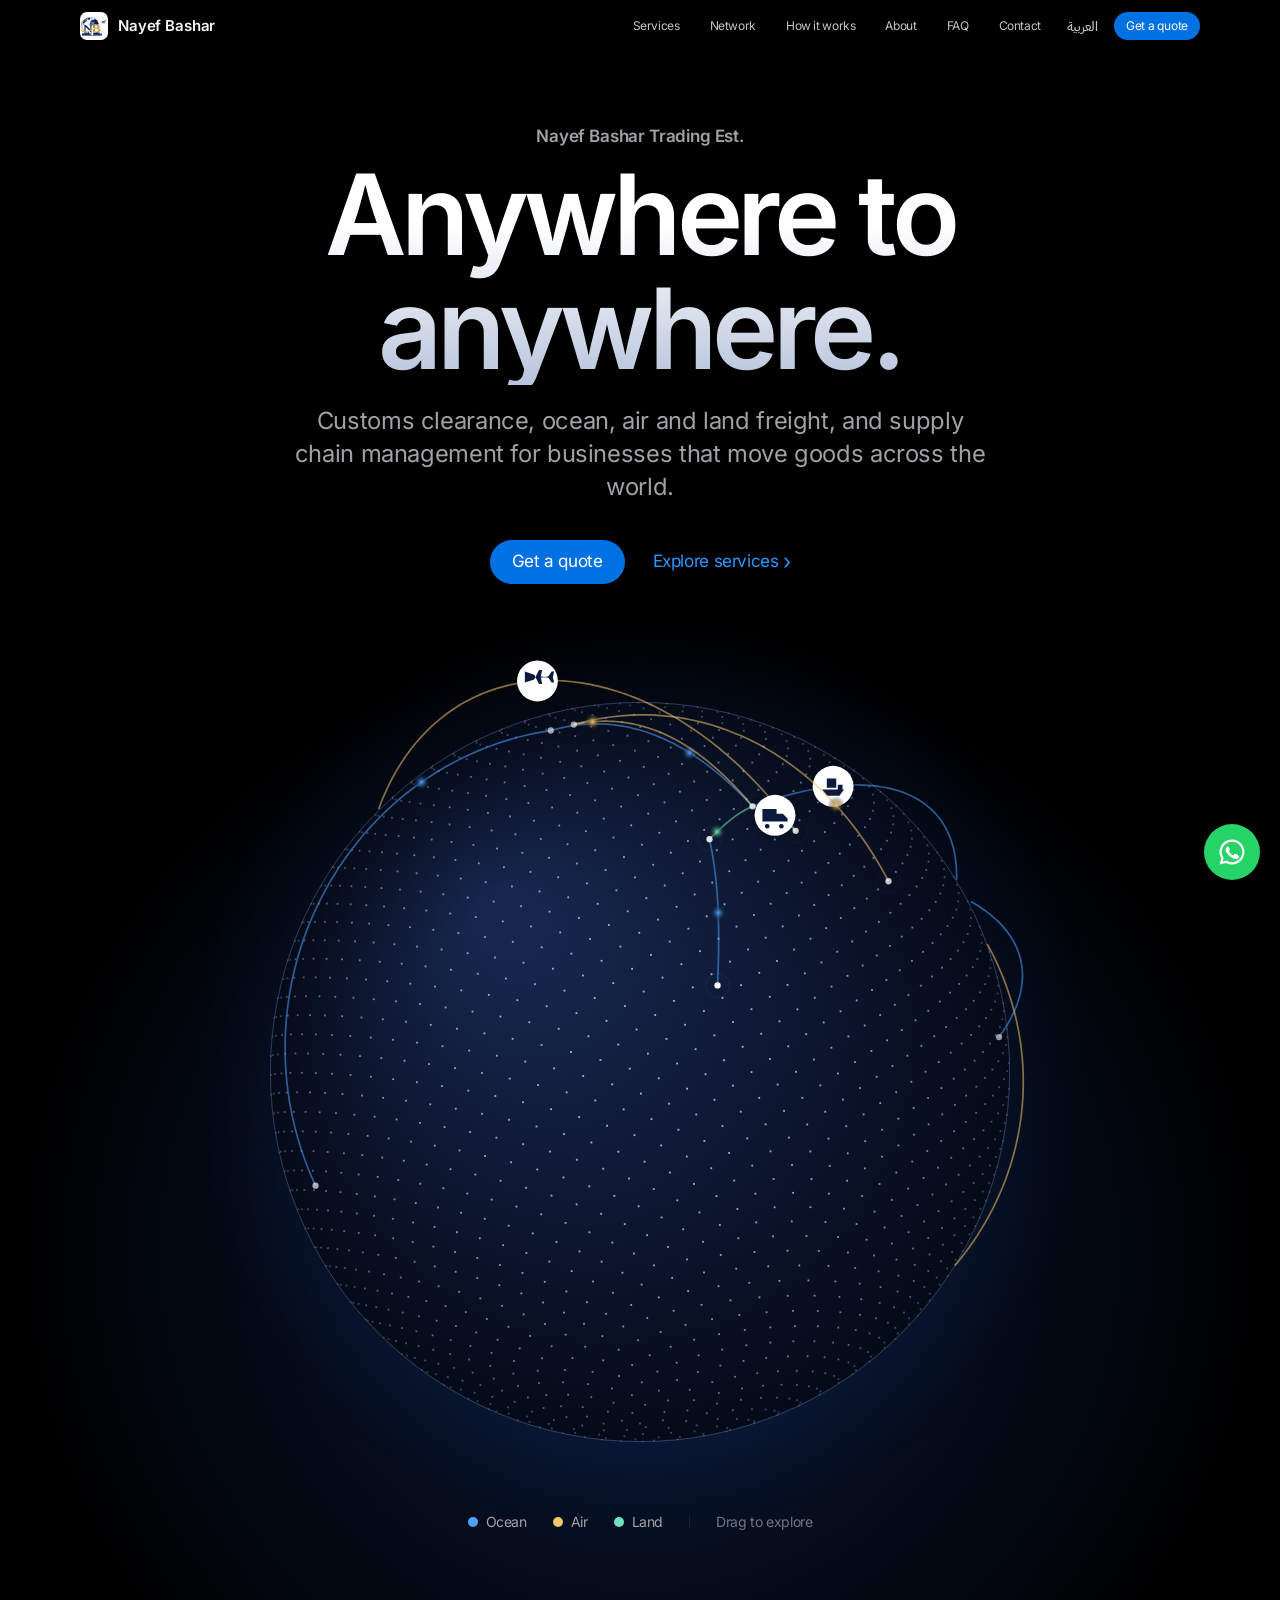
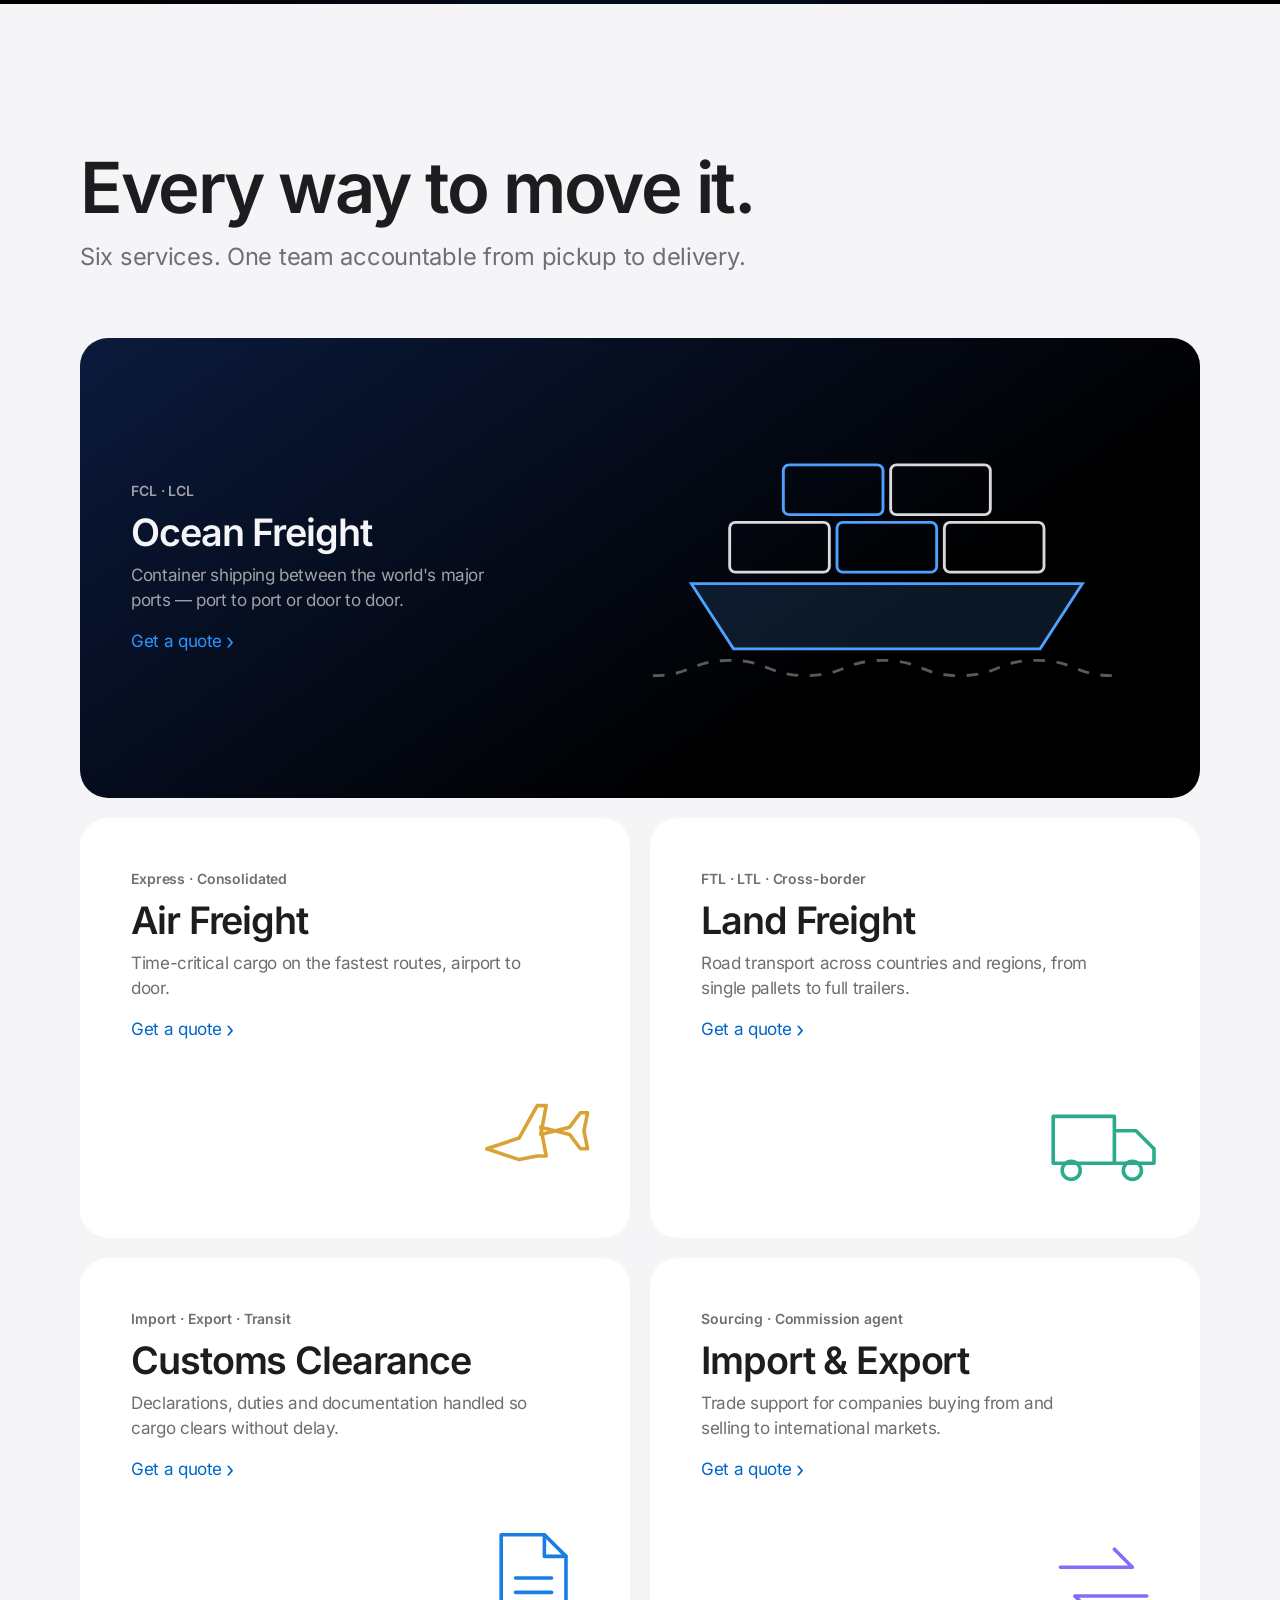
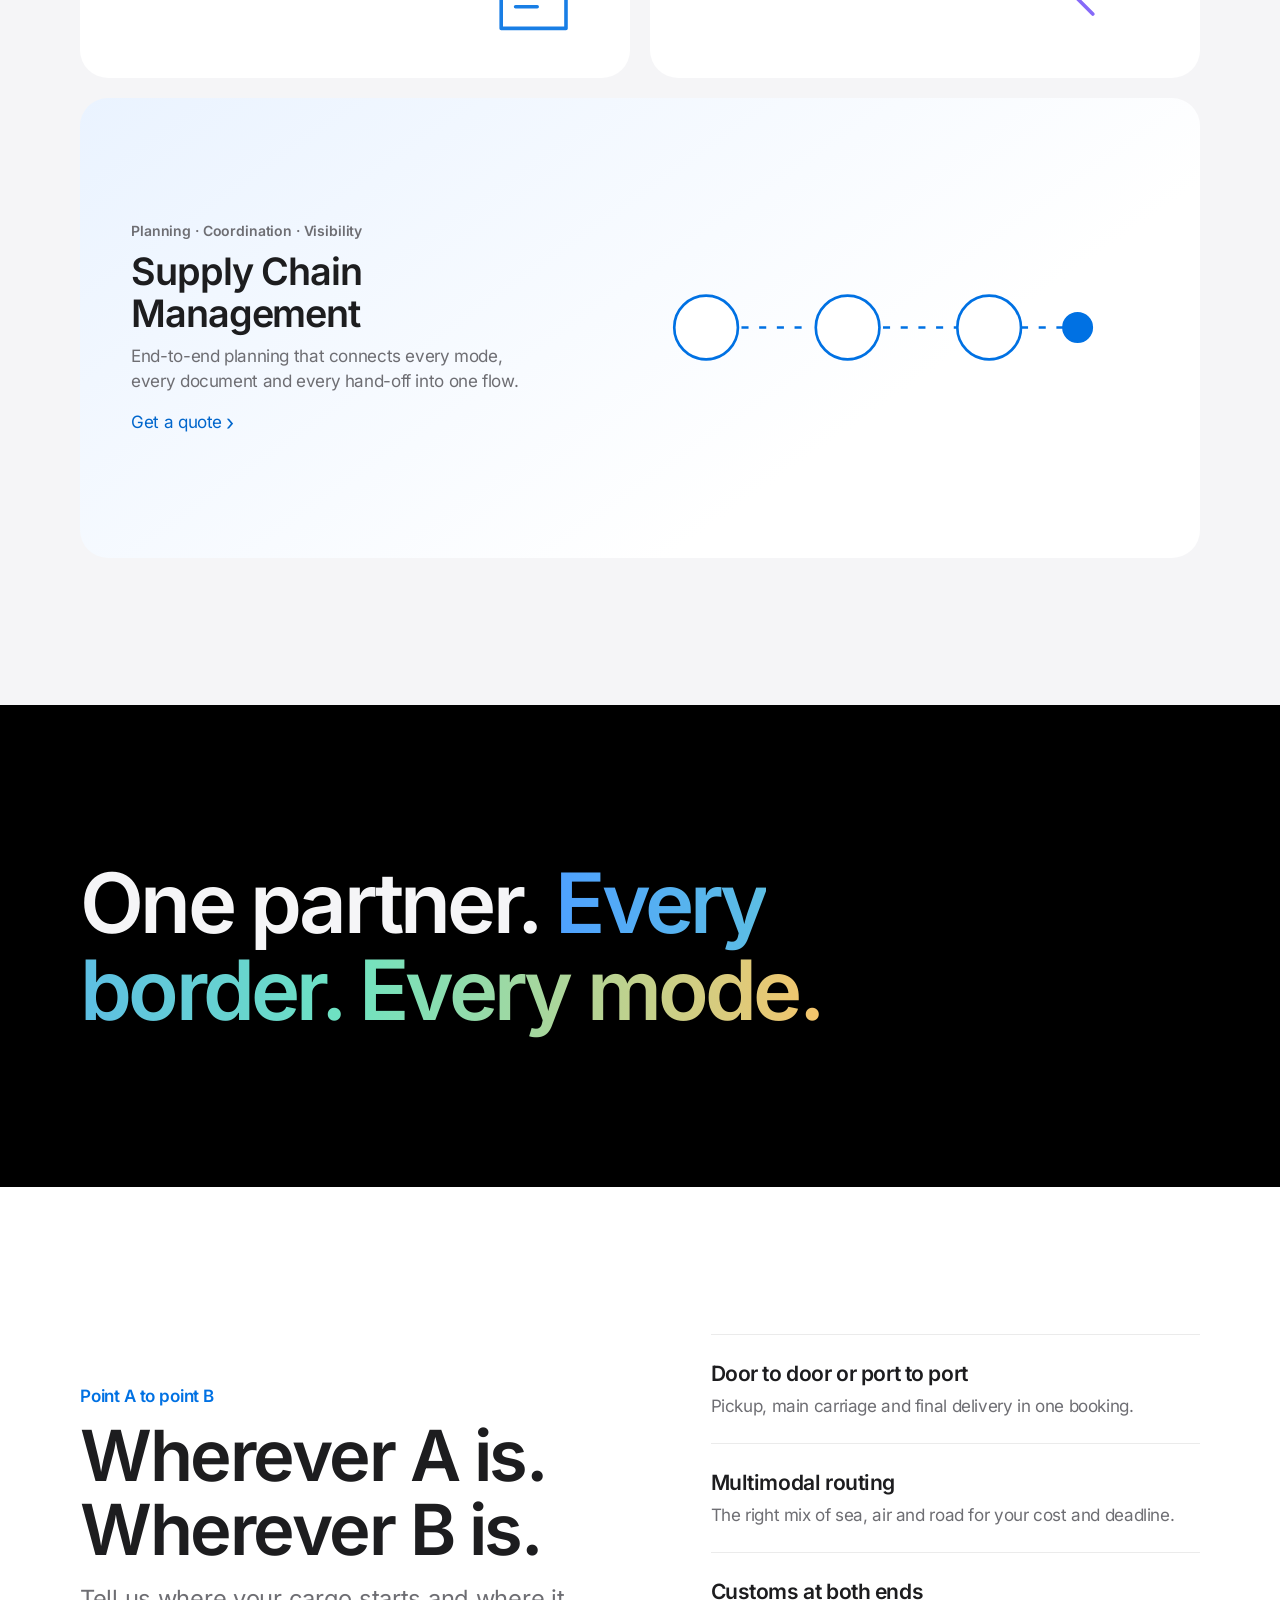
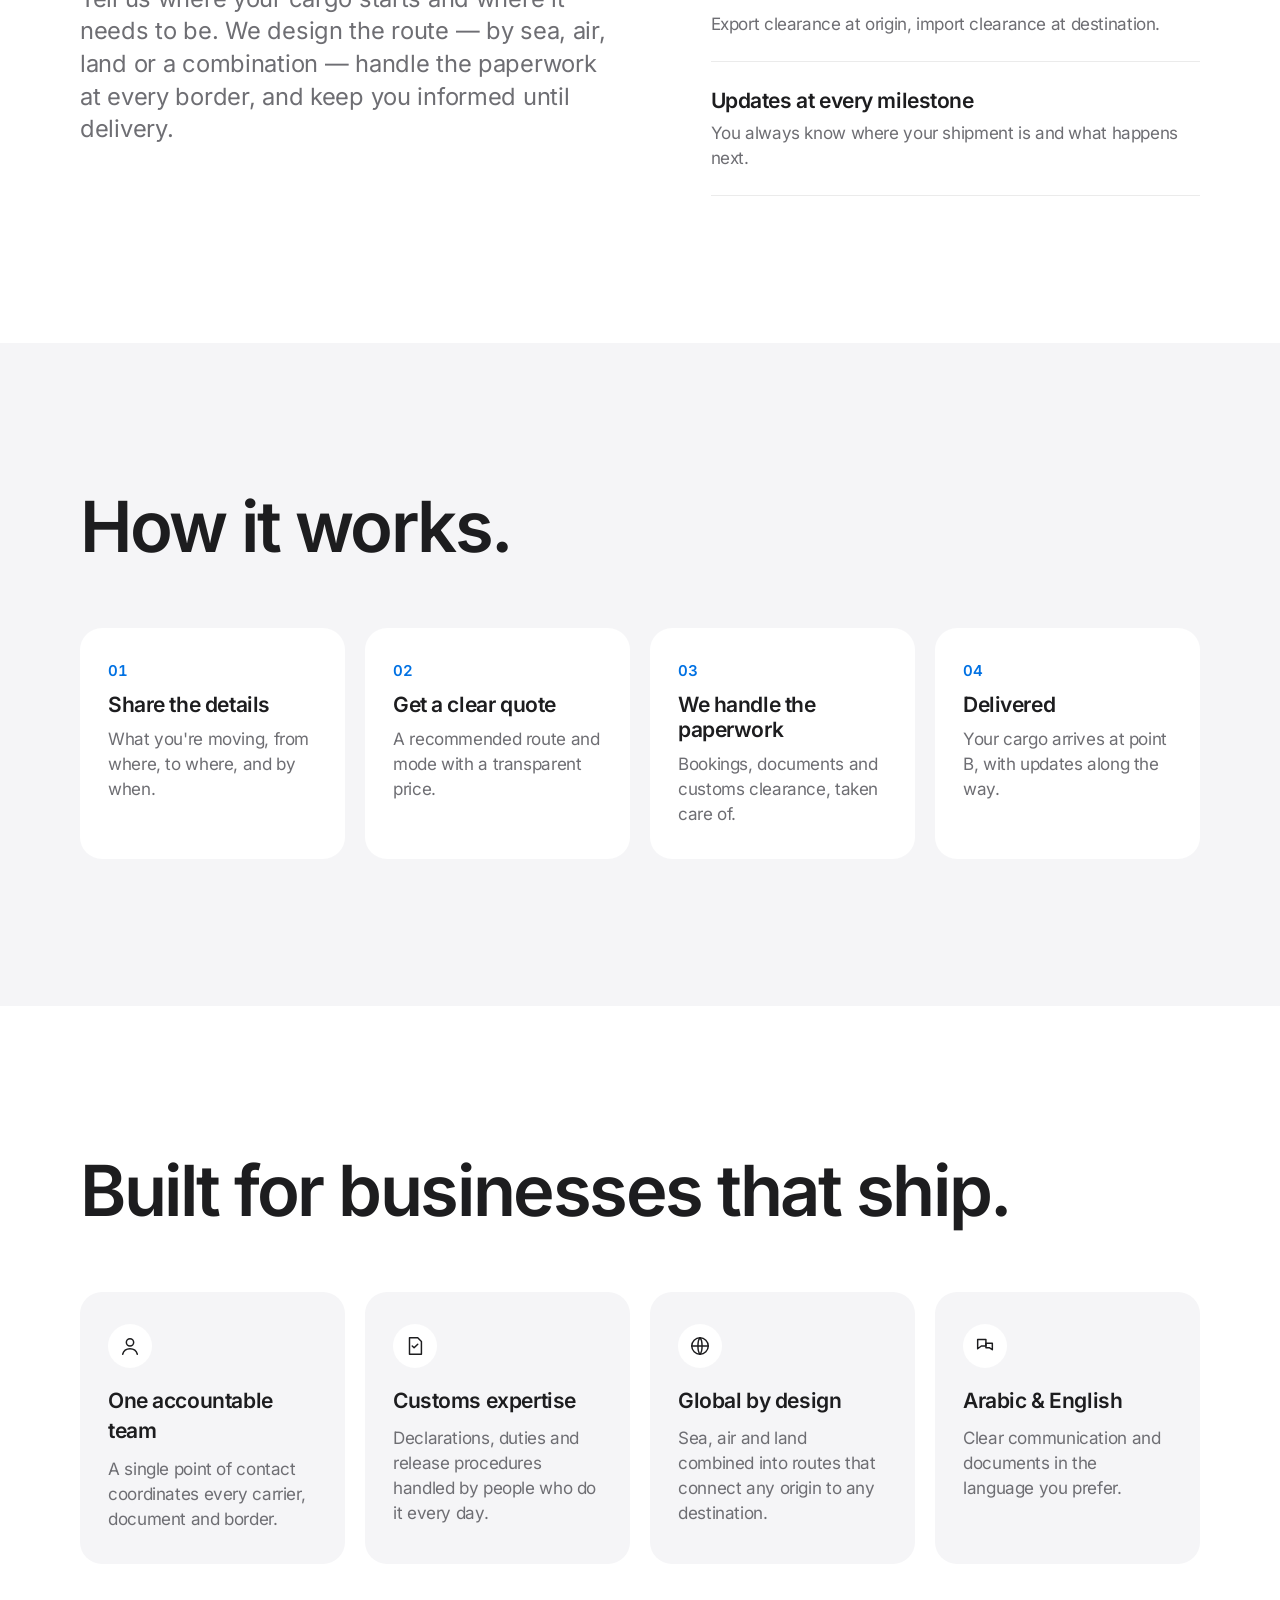
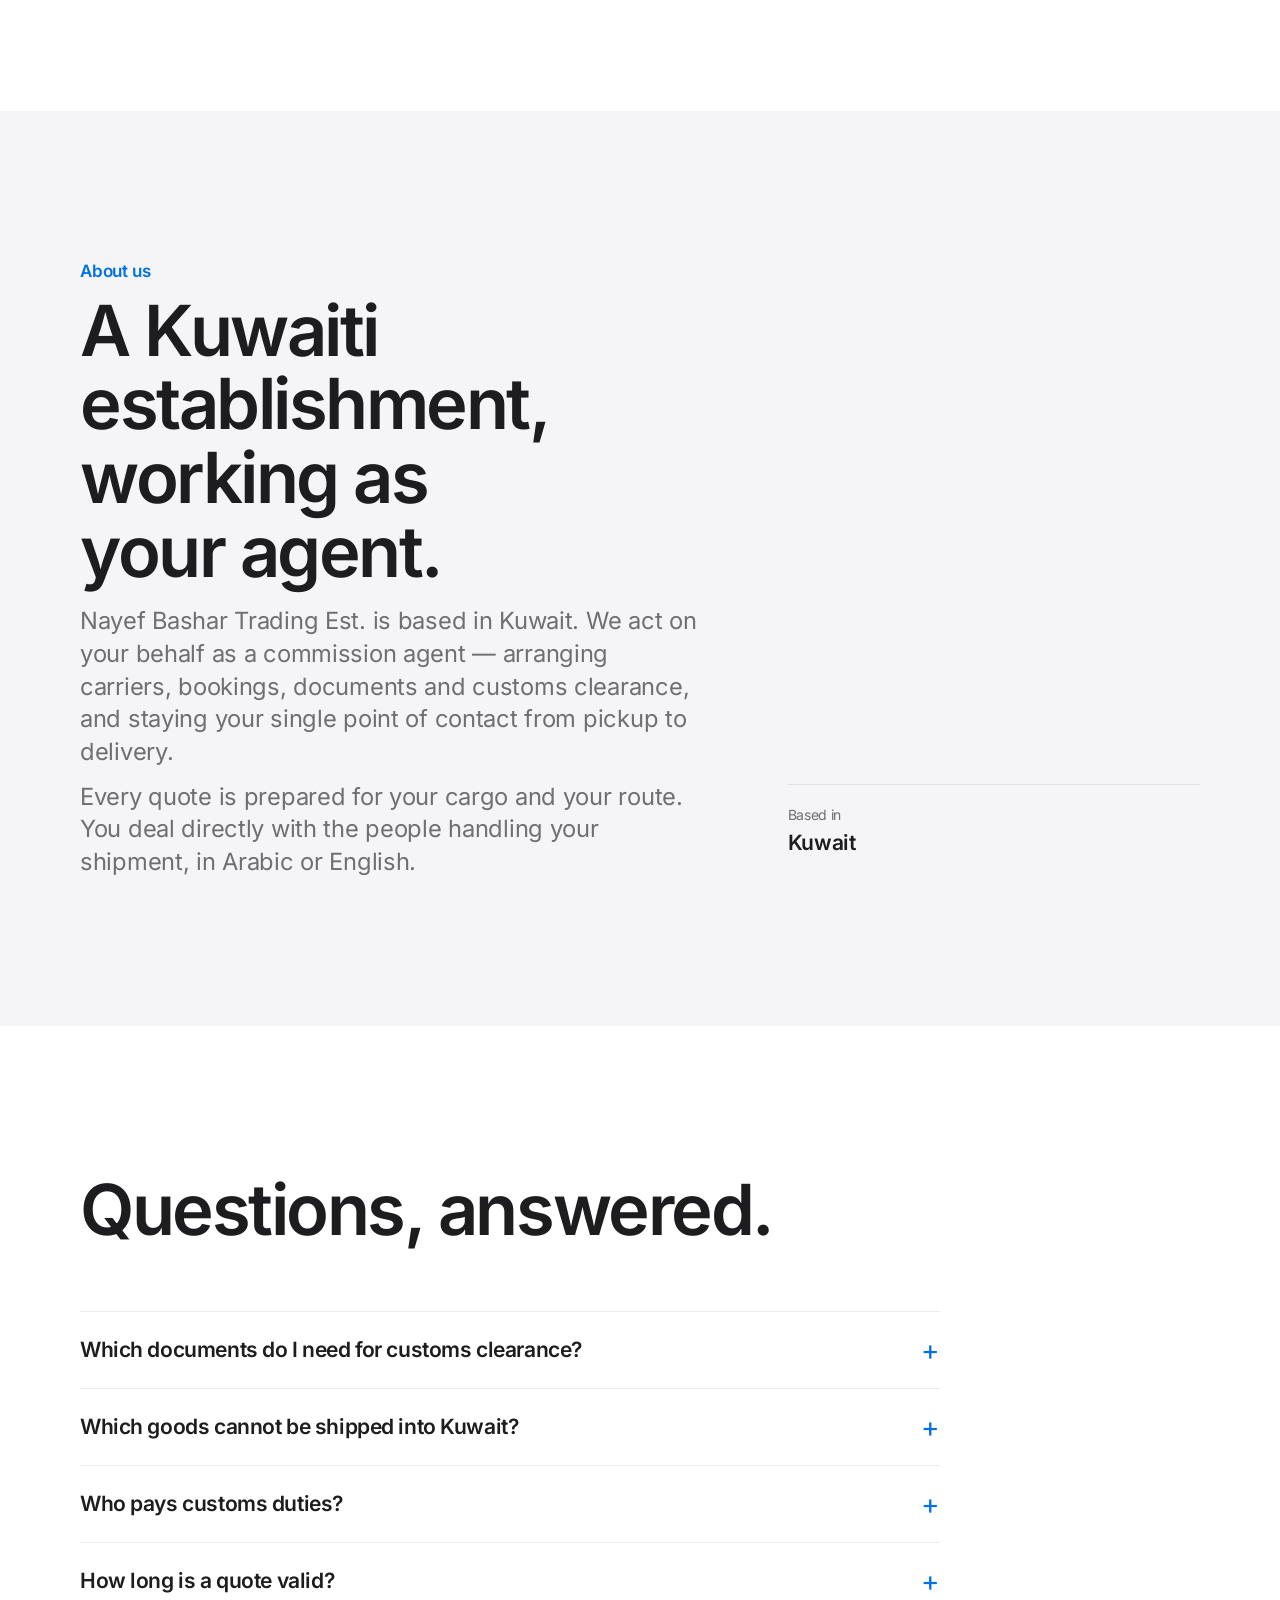
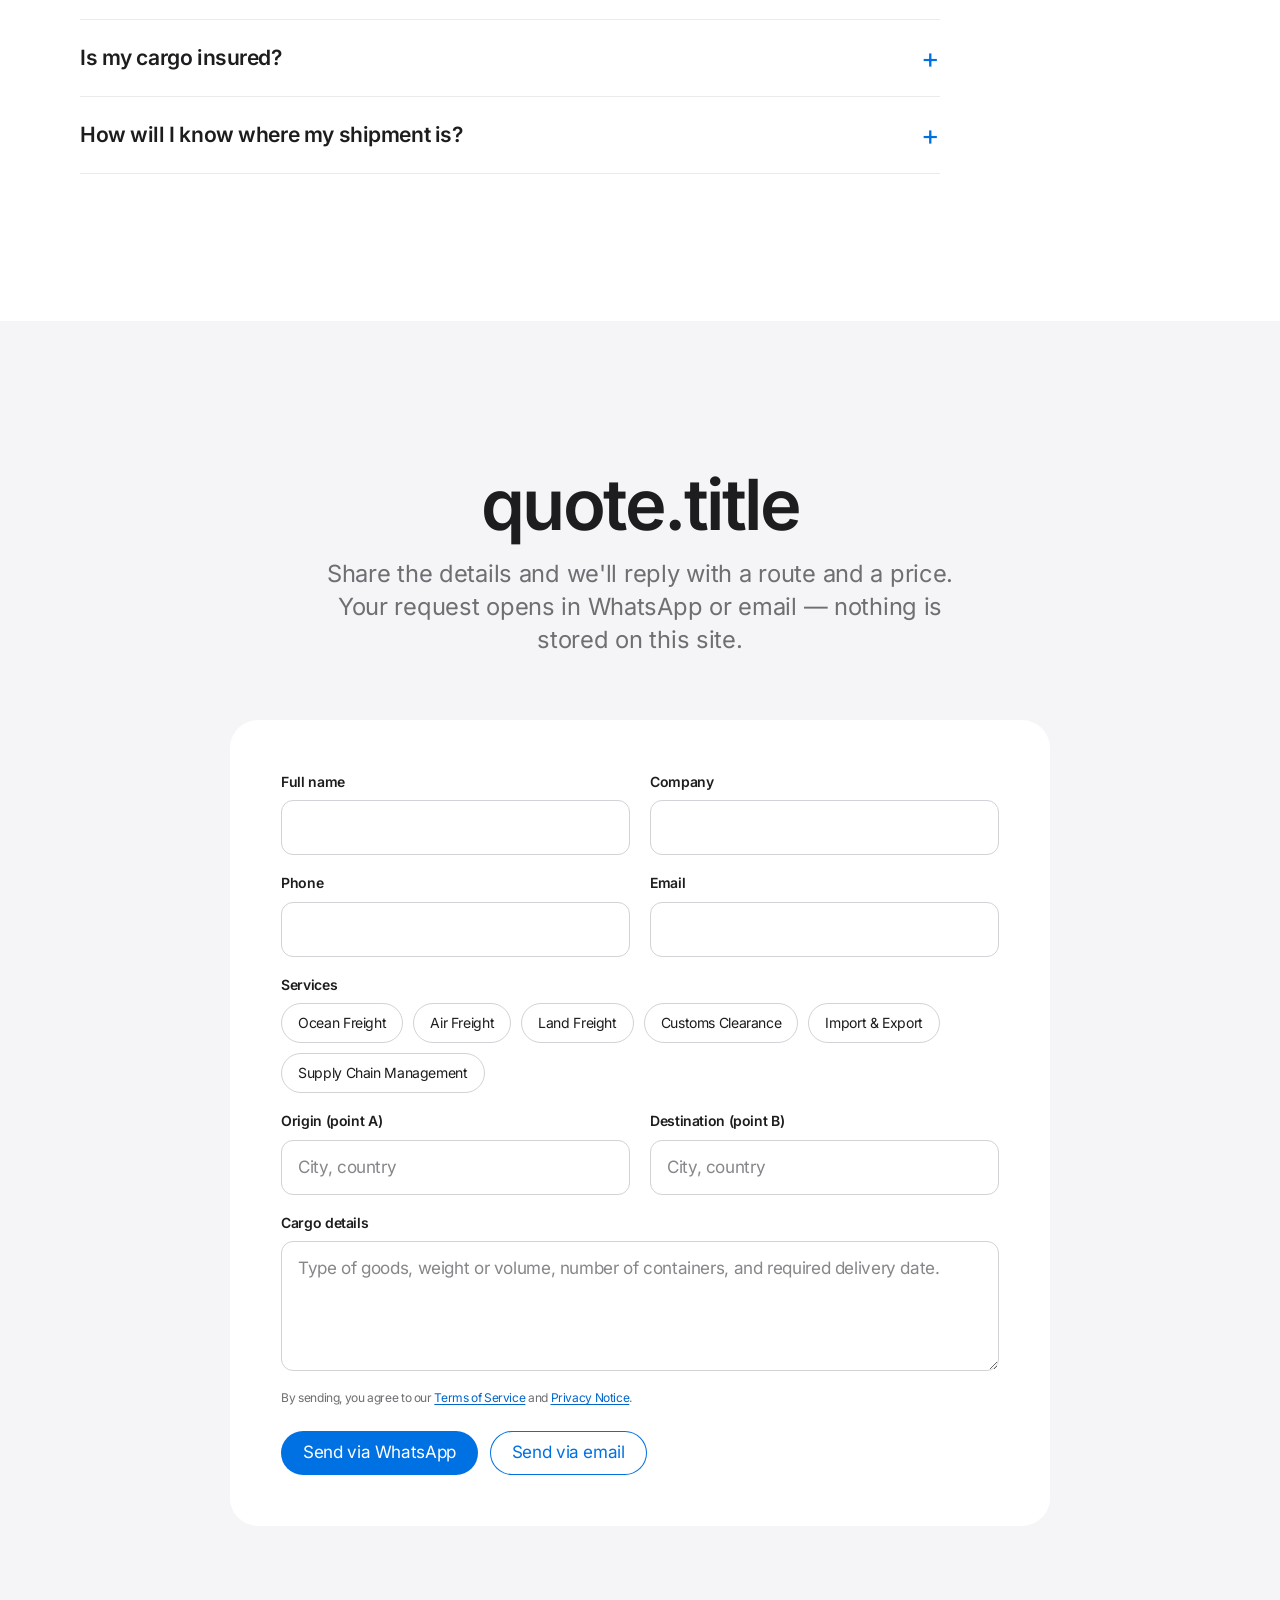
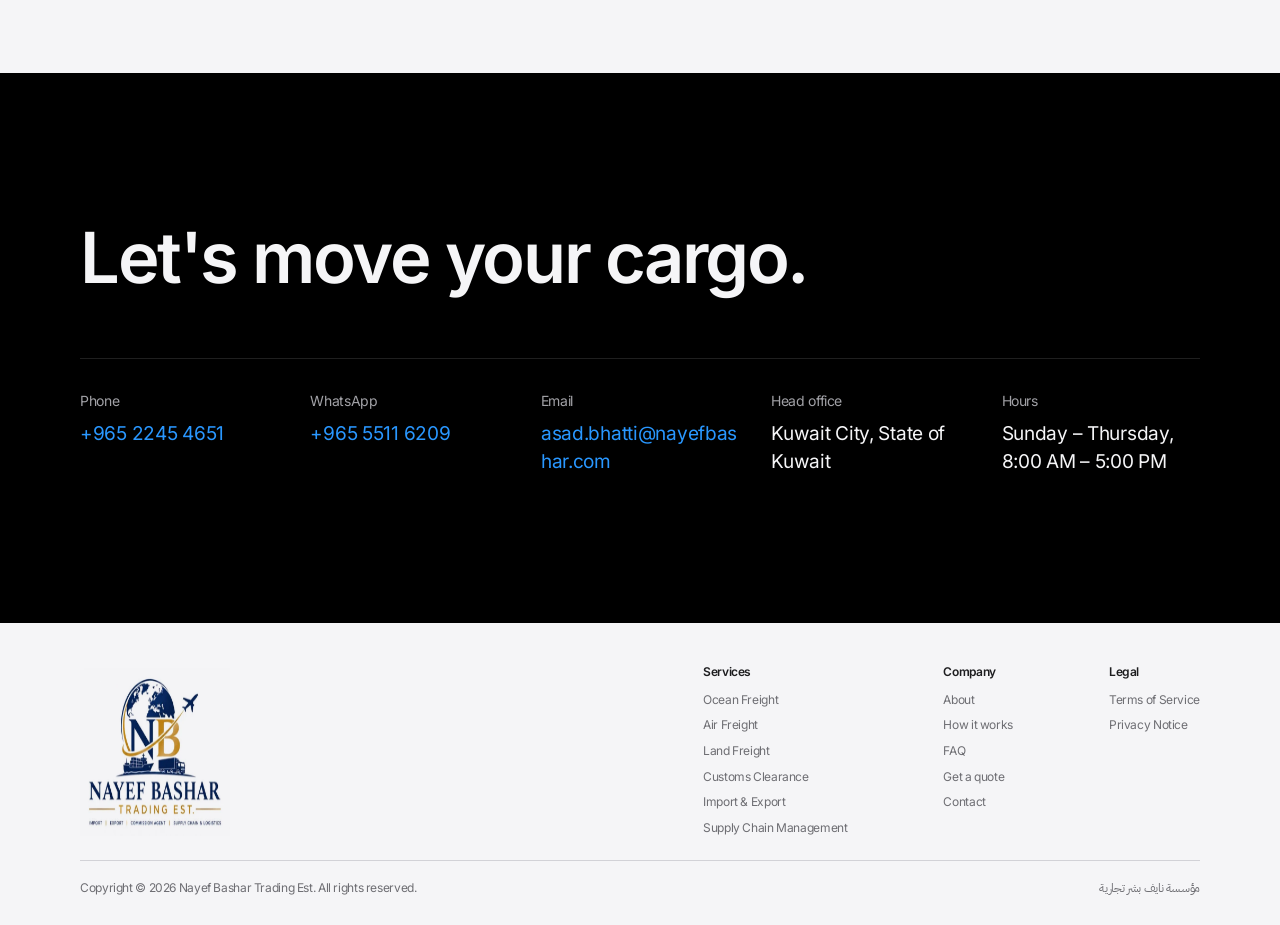
==== commit eb39e00b: "Add files via upload" ====
--- a/index.html
+++ b/index.html
@@ -6,15 +6,19 @@
   <title>Nayef Bashar Trading Est. — Global Freight, Customs & Supply Chain</title>
   <meta name="description" content="Customs clearance, ocean, air and land freight, and supply chain management worldwide. Nayef Bashar Trading Est. moves your cargo from point A to point B — anywhere.">
   <meta name="theme-color" content="#000000">
+  <link rel="canonical" href="https://nayefbashar.com/">
   <meta property="og:type" content="website">
+  <meta property="og:url" content="https://nayefbashar.com/">
+  <meta property="og:site_name" content="Nayef Bashar Trading Est.">
   <meta property="og:title" content="Nayef Bashar Trading Est. — Anywhere to anywhere.">
   <meta property="og:description" content="Customs clearance, ocean, air and land freight, and supply chain management worldwide.">
-  <meta property="og:image" content="assets/logo.png">
+  <meta property="og:image" content="https://nayefbashar.com/assets/logo.png">
+  <meta property="og:locale" content="en_US">
+  <meta property="og:locale:alternate" content="ar_KW">
+  <meta name="twitter:card" content="summary">
   <link rel="icon" type="image/png" href="assets/favicon.png">
   <link rel="apple-touch-icon" href="assets/apple-touch-icon.png">
-  <link rel="preconnect" href="https://fonts.googleapis.com">
-  <link rel="preconnect" href="https://fonts.gstatic.com" crossorigin>
-  <link rel="stylesheet" href="https://fonts.googleapis.com/css2?family=IBM+Plex+Sans+Arabic:wght@400;500;600;700&family=Inter:wght@400;500;600;700&display=swap">
+  <link rel="stylesheet" href="css/fonts.css">
   <link rel="stylesheet" href="css/site.css">
   <script type="application/ld+json">
   {
@@ -22,7 +26,15 @@
     "@type": "Organization",
     "name": "Nayef Bashar Trading Est.",
     "alternateName": "مؤسسة نايف بشر تجارية",
-    "logo": "assets/logo.png",
+    "url": "https://nayefbashar.com/",
+    "logo": "https://nayefbashar.com/assets/logo.png",
+    "telephone": "+96522454651",
+    "email": "asad.bhatti@nayefbashar.com",
+    "address": { "@type": "PostalAddress", "addressLocality": "Kuwait City", "addressCountry": "KW" },
+    "contactPoint": [
+      { "@type": "ContactPoint", "contactType": "sales", "telephone": "+96522454651", "availableLanguage": ["English", "Arabic"] },
+      { "@type": "ContactPoint", "contactType": "customer service", "telephone": "+96555116209", "availableLanguage": ["English", "Arabic"] }
+    ],
     "areaServed": "Worldwide",
     "knowsAbout": ["Customs clearance", "Import and export", "Ocean freight", "Air freight", "Land freight", "Supply chain management"]
   }
@@ -41,6 +53,8 @@
         <a href="#services" data-i18n="nav.services">Services</a>
         <a href="#network" data-i18n="nav.network">Network</a>
         <a href="#process" data-i18n="nav.process">How it works</a>
+        <a href="#about" data-i18n="nav.about">About</a>
+        <a href="#faq" data-i18n="nav.faq">FAQ</a>
         <a href="#contact" data-i18n="nav.contact">Contact</a>
       </nav>
       <div class="nav-actions">
@@ -193,6 +207,44 @@
           <div class="why-card reveal"><span class="why-icon" aria-hidden="true"><svg viewBox="0 0 24 24"><path d="M6 3h9l4 4v14H6z"/><path d="M9 12l2 2 4-4"/></svg></span><h3 data-i18n="why2.title">Customs expertise</h3><p data-i18n="why2.body">Declarations, duties and release procedures handled by people who do it every day.</p></div>
           <div class="why-card reveal"><span class="why-icon" aria-hidden="true"><svg viewBox="0 0 24 24"><circle cx="12" cy="12" r="9"/><path d="M3 12h18M12 3c3 3 3 15 0 18M12 3c-3 3-3 15 0 18"/></svg></span><h3 data-i18n="why3.title">Global by design</h3><p data-i18n="why3.body">Sea, air and land combined into routes that connect any origin to any destination.</p></div>
           <div class="why-card reveal"><span class="why-icon" aria-hidden="true"><svg viewBox="0 0 24 24"><path d="M4 5h9v7H8l-4 3z"/><path d="M13 9h7v7l-3-2h-4z"/></svg></span><h3 data-i18n="why4.title">Arabic &amp; English</h3><p data-i18n="why4.body">Clear communication and documents in the language you prefer.</p></div>
+        </div>
+      </div>
+    </section>
+
+    <!-- ABOUT -->
+    <section class="section section--gray" id="about" aria-labelledby="about-title">
+      <div class="container about">
+        <div class="about-copy reveal">
+          <p class="kicker kicker--blue" data-i18n="about.kicker">About us</p>
+          <h2 id="about-title" class="headline" data-i18n="about.title">A Kuwaiti establishment, working as your agent.</h2>
+          <p class="subhead" data-i18n="about.body">Nayef Bashar Trading Est. is based in Kuwait. We act on your behalf as a commission agent — arranging carriers, bookings, documents and customs clearance, and staying your single point of contact from pickup to delivery.</p>
+          <p class="subhead" data-i18n="about.body2">Every quote is prepared for your cargo and your route. You deal directly with the people handling your shipment, in Arabic or English.</p>
+        </div>
+        <!-- Rows below stay hidden until the matching value is filled in SITE.legal (js/i18n.js). -->
+        <dl class="facts reveal">
+          <div><dt data-i18n="fact.base">Based in</dt><dd data-i18n="fact.baseValue">Kuwait</dd></div>
+          <div data-fact-row hidden><dt data-i18n="fact.founded">Established</dt><dd data-fact="founded" dir="ltr"></dd></div>
+          <div data-fact-row hidden><dt data-i18n="fact.cr">Commercial Registration</dt><dd data-fact="cr" dir="ltr"></dd></div>
+          <div data-fact-row hidden><dt data-i18n="fact.licence">Commercial licence</dt><dd data-fact="licence" dir="ltr"></dd></div>
+          <div data-fact-row hidden><dt data-i18n="fact.customs">Customs broker licence</dt><dd data-fact="customs" dir="ltr"></dd></div>
+          <div data-fact-row hidden><dt data-i18n="fact.memberships">Memberships</dt><dd data-fact="memberships" dir="ltr"></dd></div>
+        </dl>
+      </div>
+    </section>
+
+    <!-- FAQ -->
+    <section class="section" id="faq" aria-labelledby="faq-title">
+      <div class="container faq">
+        <header class="section-head reveal">
+          <h2 id="faq-title" class="headline" data-i18n="faq.title">Questions, answered.</h2>
+        </header>
+        <div class="faq-list reveal">
+          <details><summary data-i18n="faq.q1">Which documents do I need for customs clearance?</summary><p data-i18n="faq.a1">Usually a commercial invoice, a packing list, a certificate of origin and the transport document — bill of lading (sea), air waybill (air) or CMR (road). Some goods such as food, medicines, chemicals or electronics also need approvals from the relevant authority. Tell us what you are shipping and we will send you the exact list.</p></details>
+          <details><summary data-i18n="faq.q2">Which goods cannot be shipped into Kuwait?</summary><p data-i18n="faq.a2">Prohibited items include alcohol, pork products, narcotics, gambling equipment, counterfeit goods and material contrary to public morals. Other goods — for example weapons, medicines, some foods and chemicals — are restricted and need a permit. Rules change, so send us a description and we will confirm before you book.</p></details>
+          <details><summary data-i18n="faq.q3">Who pays customs duties?</summary><p data-i18n="faq.a3">The importer pays duties and taxes unless agreed otherwise in writing. Under the GCC common customs tariff most goods are charged 5% of their value, while some are exempt and a few carry higher rates. We confirm the expected charges with your quote.</p></details>
+          <details><summary data-i18n="faq.q4">How long is a quote valid?</summary><p data-i18n="faq.a4">Each quote states its validity. Freight rates depend on carrier space, fuel and currency surcharges, so we reconfirm the price before booking if the validity has passed.</p></details>
+          <details><summary data-i18n="faq.q5">Is my cargo insured?</summary><p data-i18n="faq.a5">Cargo insurance is not included unless you ask for it. We can arrange cover for the full value of your goods — just mention it when you request a quote.</p></details>
+          <details><summary data-i18n="faq.q6">How will I know where my shipment is?</summary><p data-i18n="faq.a6">We send you an update by WhatsApp or email at every milestone — pickup, departure, arrival, clearance and delivery — and you can message us any time.</p></details>
         </div>
       </div>
     </section>
@@ -224,6 +276,7 @@
           <div class="field"><label for="q-to" data-i18n="form.to">Destination (point B)</label><input id="q-to" name="to" maxlength="80" required data-i18n-placeholder="form.toHint" placeholder="City, country"></div>
           <div class="field field--wide"><label for="q-cargo" data-i18n="form.cargo">Cargo details</label><textarea id="q-cargo" name="cargo" rows="4" maxlength="1000" data-i18n-placeholder="form.cargoHint" placeholder="Type of goods, weight or volume, number of containers, and required delivery date."></textarea></div>
           <p class="form-error field--wide" id="form-error" role="alert" hidden></p>
+          <p class="form-consent field--wide" data-i18n-html="form.consent">By sending, you agree to our <a href="terms.html">Terms of Service</a> and <a href="privacy.html">Privacy Notice</a>.</p>
           <div class="form-actions field--wide">
             <button type="submit" class="pill" data-send="whatsapp"><span data-i18n="form.sendWhatsapp">Send via WhatsApp</span></button>
             <button type="submit" class="pill pill--secondary" data-send="email"><span data-i18n="form.sendEmail">Send via email</span></button>
@@ -240,12 +293,16 @@
           <div><dt data-i18n="contact.phone">Phone</dt><dd><a href="#" data-contact="phone"></a></dd></div>
           <div><dt data-i18n="contact.whatsapp">WhatsApp</dt><dd><a href="#" data-whatsapp data-contact="whatsapp" target="_blank" rel="noopener"></a></dd></div>
           <div><dt data-i18n="contact.email">Email</dt><dd><a href="#" data-contact="email"></a></dd></div>
-          <div><dt data-i18n="contact.office">Office</dt><dd data-contact="address"></dd></div>
+          <div><dt data-i18n="contact.office">Office</dt><dd><span data-contact="address"></span> <a href="#" class="contact-map" data-contact="map" target="_blank" rel="noopener" data-i18n="contact.map" hidden>Open in Maps</a></dd></div>
           <div><dt data-i18n="contact.hours">Hours</dt><dd data-contact="hours"></dd></div>
         </dl>
       </div>
     </section>
   </main>
+
+  <a class="wa-float" href="#" data-whatsapp target="_blank" rel="noopener" data-i18n-label="wa.float" aria-label="Chat with us on WhatsApp">
+    <svg viewBox="0 0 24 24" aria-hidden="true"><path d="M12 2a10 10 0 0 0-8.6 15.1L2 22l5-1.3A10 10 0 1 0 12 2zm0 18.2a8.2 8.2 0 0 1-4.2-1.2l-.3-.2-3 .8.8-2.9-.2-.3A8.2 8.2 0 1 1 12 20.2zm4.5-6.1c-.2-.1-1.5-.7-1.7-.8-.2-.1-.4-.1-.6.1l-.8 1c-.1.2-.3.2-.5.1a6.7 6.7 0 0 1-3.3-2.9c-.2-.4.2-.4.7-1.3.1-.2 0-.3 0-.4l-.8-1.8c-.2-.5-.4-.4-.6-.4h-.5a1 1 0 0 0-.7.3 3 3 0 0 0-.9 2.2 5.2 5.2 0 0 0 1.1 2.8 12 12 0 0 0 4.6 4c1.7.7 2.4.8 3.2.7.5-.1 1.5-.6 1.8-1.2.2-.6.2-1.1.1-1.2l-.4-.2z"/></svg>
+  </a>
 
   <footer class="footer">
     <div class="container">
@@ -255,14 +312,21 @@
           <div><h3 data-i18n="footer.services">Services</h3>
             <a href="#services" data-i18n="svc.ocean.title">Ocean Freight</a><a href="#services" data-i18n="svc.air.title">Air Freight</a>
             <a href="#services" data-i18n="svc.land.title">Land Freight</a><a href="#services" data-i18n="svc.customs.title">Customs Clearance</a>
+            <a href="#services" data-i18n="svc.trade.title">Import &amp; Export</a><a href="#services" data-i18n="svc.supply.title">Supply Chain Management</a>
           </div>
           <div><h3 data-i18n="footer.company">Company</h3>
-            <a href="#network" data-i18n="nav.network">Network</a><a href="#process" data-i18n="nav.process">How it works</a>
-            <a href="#quote" data-i18n="nav.quote">Get a quote</a><a href="#contact" data-i18n="nav.contact">Contact</a>
+            <a href="#about" data-i18n="nav.about">About</a><a href="#process" data-i18n="nav.process">How it works</a>
+            <a href="#faq" data-i18n="nav.faq">FAQ</a><a href="#quote" data-i18n="nav.quote">Get a quote</a><a href="#contact" data-i18n="nav.contact">Contact</a>
+          </div>
+          <div><h3 data-i18n="footer.legal">Legal</h3>
+            <a href="terms.html" data-i18n="footer.terms">Terms of Service</a><a href="privacy.html" data-i18n="footer.privacy">Privacy Notice</a>
           </div>
         </nav>
       </div>
-      <p class="footer-legal"><span data-i18n="footer.copy">Copyright © Nayef Bashar Trading Est. All rights reserved.</span><span class="footer-ar" lang="ar" dir="rtl">مؤسسة نايف بشر تجارية</span></p>
+      <p class="footer-legal">
+        <span data-i18n="footer.copy">Copyright © Nayef Bashar Trading Est. All rights reserved.</span>
+        <span class="footer-ids"><span data-fact-row hidden><span data-i18n="footer.cr">CR No.</span> <span data-fact="cr" dir="ltr"></span></span><span class="footer-ar" lang="ar" dir="rtl">مؤسسة نايف بشر تجارية</span></span>
+      </p>
     </div>
   </footer>
 
--- a/css/fonts.css
+++ b/css/fonts.css
@@ -0,0 +1,9 @@
+/* Self-hosted fonts (no third-party requests). Inter: Latin subset; IBM Plex Sans Arabic: Arabic subset. */
+@font-face { font-family: 'Inter'; font-style: normal; font-weight: 400; font-display: swap; src: url('../assets/fonts/inter-latin-400.woff2') format('woff2'); unicode-range: U+0000-00FF, U+0131, U+0152-0153, U+02BB-02BC, U+02C6, U+02DA, U+02DC, U+2000-206F, U+20AC, U+2122, U+2191, U+2193, U+2212, U+2215, U+FEFF, U+FFFD; }
+@font-face { font-family: 'Inter'; font-style: normal; font-weight: 500; font-display: swap; src: url('../assets/fonts/inter-latin-500.woff2') format('woff2'); unicode-range: U+0000-00FF, U+0131, U+0152-0153, U+02BB-02BC, U+02C6, U+02DA, U+02DC, U+2000-206F, U+20AC, U+2122, U+2191, U+2193, U+2212, U+2215, U+FEFF, U+FFFD; }
+@font-face { font-family: 'Inter'; font-style: normal; font-weight: 600; font-display: swap; src: url('../assets/fonts/inter-latin-600.woff2') format('woff2'); unicode-range: U+0000-00FF, U+0131, U+0152-0153, U+02BB-02BC, U+02C6, U+02DA, U+02DC, U+2000-206F, U+20AC, U+2122, U+2191, U+2193, U+2212, U+2215, U+FEFF, U+FFFD; }
+@font-face { font-family: 'Inter'; font-style: normal; font-weight: 700; font-display: swap; src: url('../assets/fonts/inter-latin-700.woff2') format('woff2'); unicode-range: U+0000-00FF, U+0131, U+0152-0153, U+02BB-02BC, U+02C6, U+02DA, U+02DC, U+2000-206F, U+20AC, U+2122, U+2191, U+2193, U+2212, U+2215, U+FEFF, U+FFFD; }
+@font-face { font-family: 'IBM Plex Sans Arabic'; font-style: normal; font-weight: 400; font-display: swap; src: url('../assets/fonts/plex-arabic-400.woff2') format('woff2'); unicode-range: U+0600-06FF, U+0750-077F, U+0870-088E, U+0890-0891, U+0897-08E1, U+08E3-08FF, U+200C-200E, U+2010-2011, U+204F, U+2E41, U+FB50-FDFF, U+FE70-FE74, U+FE76-FEFC; }
+@font-face { font-family: 'IBM Plex Sans Arabic'; font-style: normal; font-weight: 500; font-display: swap; src: url('../assets/fonts/plex-arabic-500.woff2') format('woff2'); unicode-range: U+0600-06FF, U+0750-077F, U+0870-088E, U+0890-0891, U+0897-08E1, U+08E3-08FF, U+200C-200E, U+2010-2011, U+204F, U+2E41, U+FB50-FDFF, U+FE70-FE74, U+FE76-FEFC; }
+@font-face { font-family: 'IBM Plex Sans Arabic'; font-style: normal; font-weight: 600; font-display: swap; src: url('../assets/fonts/plex-arabic-600.woff2') format('woff2'); unicode-range: U+0600-06FF, U+0750-077F, U+0870-088E, U+0890-0891, U+0897-08E1, U+08E3-08FF, U+200C-200E, U+2010-2011, U+204F, U+2E41, U+FB50-FDFF, U+FE70-FE74, U+FE76-FEFC; }
+@font-face { font-family: 'IBM Plex Sans Arabic'; font-style: normal; font-weight: 700; font-display: swap; src: url('../assets/fonts/plex-arabic-700.woff2') format('woff2'); unicode-range: U+0600-06FF, U+0750-077F, U+0870-088E, U+0890-0891, U+0897-08E1, U+08E3-08FF, U+200C-200E, U+2010-2011, U+204F, U+2E41, U+FB50-FDFF, U+FE70-FE74, U+FE76-FEFC; }
--- a/css/site.css
+++ b/css/site.css
@@ -54,6 +54,7 @@
 img, svg, canvas { display: block; max-width: 100%; }
 a { color: inherit; text-decoration: none; }
 :focus-visible { outline: 2px solid var(--blue); outline-offset: 3px; border-radius: 6px; }
+[hidden] { display: none !important; }
 .container { width: var(--container); margin-inline: auto; }
 .sr-only { position: absolute; width: 1px; height: 1px; overflow: hidden; clip: rect(0 0 0 0); white-space: nowrap; }
 .skip-link { position: absolute; inset-inline-start: 12px; top: -60px; z-index: 100; padding: 8px 14px; border-radius: 8px; background: var(--blue); color: #fff; font-size: var(--fs-small); }
@@ -206,6 +207,31 @@
 .why-card h3 { font-size: 21px; font-weight: 600; letter-spacing: -0.02em; }
 .why-card p { color: var(--text-2); }
 
+/* ---------- about ---------- */
+.about { display: grid; grid-template-columns: 1.2fr 0.8fr; gap: clamp(40px, 7vw, 110px); align-items: end; }
+.about .kicker { margin-bottom: 10px; }
+.about-copy .subhead + .subhead { margin-top: 12px; }
+.facts { display: grid; }
+.facts div { display: grid; gap: 2px; padding-block: 20px; border-top: 1px solid var(--hairline); }
+.facts div:last-of-type { border-bottom: 1px solid var(--hairline); }
+.facts dt { font-size: var(--fs-small); color: var(--text-2); }
+.facts dd { font-size: 21px; font-weight: 600; letter-spacing: -0.02em; }
+html[dir='rtl'] .facts dd[dir='ltr'] { text-align: right; }
+
+/* ---------- faq ---------- */
+.faq-list { max-width: 860px; border-top: 1px solid var(--hairline); }
+.faq-list details { border-bottom: 1px solid var(--hairline); }
+.faq-list summary {
+  display: flex; justify-content: space-between; align-items: center; gap: 24px; padding-block: 24px;
+  font-size: 21px; font-weight: 600; letter-spacing: -0.02em; line-height: 1.3; cursor: pointer; list-style: none;
+}
+html[lang='ar'] .faq-list summary { letter-spacing: 0; }
+.faq-list summary::-webkit-details-marker { display: none; }
+.faq-list summary::after { content: '+'; flex: none; font-size: 28px; font-weight: 300; line-height: 1; color: var(--blue); transition: transform 300ms var(--ease); }
+.faq-list details[open] summary::after { transform: rotate(45deg); }
+.faq-list summary:hover { color: var(--blue); }
+.faq-list details p { max-width: 70ch; padding-bottom: 24px; color: var(--text-2); }
+
 /* ---------- quote form ---------- */
 .form { display: grid; grid-template-columns: repeat(2, minmax(0, 1fr)); gap: 18px 20px; max-width: 820px; margin-inline: auto; padding: clamp(28px, 4vw, 52px); border-radius: var(--radius-tile); background: var(--bg); }
 .field { display: grid; gap: 8px; min-width: 0; }
@@ -229,6 +255,8 @@
 .segments input:focus-visible + span { outline: 2px solid var(--blue); outline-offset: 2px; }
 .form-error { padding: 12px 16px; border-radius: var(--radius-field); background: #fff2f2; color: #c00; font-size: var(--fs-small); }
 .form-actions { display: flex; flex-wrap: wrap; gap: 12px; margin-top: 6px; }
+.form-consent { font-size: 12px; color: var(--text-2); }
+.form-consent a { color: var(--link); text-decoration: underline; text-underline-offset: 2px; }
 
 /* ---------- contact ---------- */
 .contact { padding-block: var(--section-y); background: var(--bg-black); color: var(--text-on-dark); }
@@ -237,6 +265,18 @@
 .contact-grid dd { font-size: 19px; letter-spacing: -0.015em; overflow-wrap: anywhere; }
 .contact-grid a { color: var(--link-on-dark); }
 .contact-grid a:hover { text-decoration: underline; }
+.contact-map { display: inline-block; margin-top: 6px; font-size: var(--fs-small); }
+
+/* ---------- floating WhatsApp ---------- */
+.wa-float {
+  position: fixed; z-index: 40; inset-inline-end: max(20px, env(safe-area-inset-right)); bottom: max(20px, env(safe-area-inset-bottom));
+  display: grid; place-items: center; width: 56px; height: 56px; border-radius: 50%; background: #25d366; color: #fff;
+  box-shadow: 0 10px 30px -8px rgba(0, 0, 0, 0.35); transition: transform 200ms var(--ease), box-shadow 200ms var(--ease);
+}
+.wa-float svg { width: 30px; height: 30px; fill: currentColor; }
+.wa-float:hover { transform: scale(1.06); box-shadow: 0 14px 36px -8px rgba(0, 0, 0, 0.4); }
+.wa-float:active { transform: scale(0.96); }
+.menu-open .wa-float { display: none; }
 
 /* ---------- footer ---------- */
 .footer { background: var(--bg-gray); color: var(--text-2); font-size: 12px; padding-block: 40px 28px; }
@@ -247,7 +287,24 @@
 .footer-nav h3 { font-size: 12px; font-weight: 600; color: var(--text); margin-bottom: 2px; }
 .footer-nav a:hover { color: var(--text); text-decoration: underline; }
 .footer-legal { display: flex; flex-wrap: wrap; justify-content: space-between; gap: 8px; padding-top: 18px; }
+.footer-ids { display: flex; flex-wrap: wrap; gap: 8px 20px; }
 .footer-ar { font-family: var(--font-ar); }
+
+/* ---------- legal pages (terms.html, privacy.html) ---------- */
+.legal-page { padding: calc(var(--nav-h) + clamp(48px, 7vw, 96px)) 0 var(--section-y); }
+.legal-doc { width: min(760px, calc(100% - 44px)); margin-inline: auto; }
+html[lang='en'] .legal-doc[lang='ar'], html[lang='ar'] .legal-doc[lang='en'] { display: none; }
+.legal-doc h1 { font-size: clamp(36px, 1.8rem + 2.4vw, 60px); font-weight: 600; line-height: 1.08; letter-spacing: -0.035em; }
+.legal-doc[lang='ar'] h1 { letter-spacing: 0; font-weight: 700; line-height: 1.3; }
+.legal-updated { margin-top: 12px; font-size: var(--fs-small); color: var(--text-2); }
+.legal-lead { margin-top: 28px; font-size: var(--fs-subhead); line-height: 1.45; color: var(--text-2); }
+.legal-doc h2 { margin-top: 48px; padding-top: 24px; border-top: 1px solid var(--hairline); font-size: 24px; font-weight: 600; letter-spacing: -0.02em; }
+.legal-doc[lang='ar'] h2 { letter-spacing: 0; }
+.legal-doc p, .legal-doc li { margin-top: 12px; color: var(--text); }
+.legal-doc ul { margin: 0; padding-inline-start: 1.25em; }
+.legal-doc a { color: var(--link); text-decoration: underline; text-underline-offset: 2px; }
+.legal-note { margin-top: 48px; padding: 20px 24px; border-radius: var(--radius-field); background: var(--bg-gray); font-size: var(--fs-small); color: var(--text-2); }
+.nav--solid { background: rgba(251, 251, 253, 0.8); color: var(--text); box-shadow: 0 0.5px 0 var(--hairline); }
 
 /* ---------- reveal ---------- */
 .reveal { opacity: 0; transform: translateY(32px); transition: opacity 900ms var(--ease), transform 900ms var(--ease); }
@@ -261,7 +318,7 @@
 @media (max-width: 1068px) {
   .steps, .why-grid { grid-template-columns: repeat(2, minmax(0, 1fr)); }
   .contact-grid { grid-template-columns: repeat(3, minmax(0, 1fr)); }
-  .network { grid-template-columns: 1fr; }
+  .network, .about { grid-template-columns: 1fr; }
 }
 @media (max-width: 833px) {
   :root { --fs-body: 16px; }
@@ -280,6 +337,8 @@
   .contact-grid { grid-template-columns: 1fr 1fr; }
   .form { grid-template-columns: 1fr; }
   .footer-top { flex-direction: column; }
+  .footer-nav { flex-wrap: wrap; gap: 28px 48px; }
+  .faq-list summary { font-size: 18px; padding-block: 20px; }
 }
 @media (max-width: 560px) {
   .steps, .why-grid, .contact-grid { grid-template-columns: 1fr; }
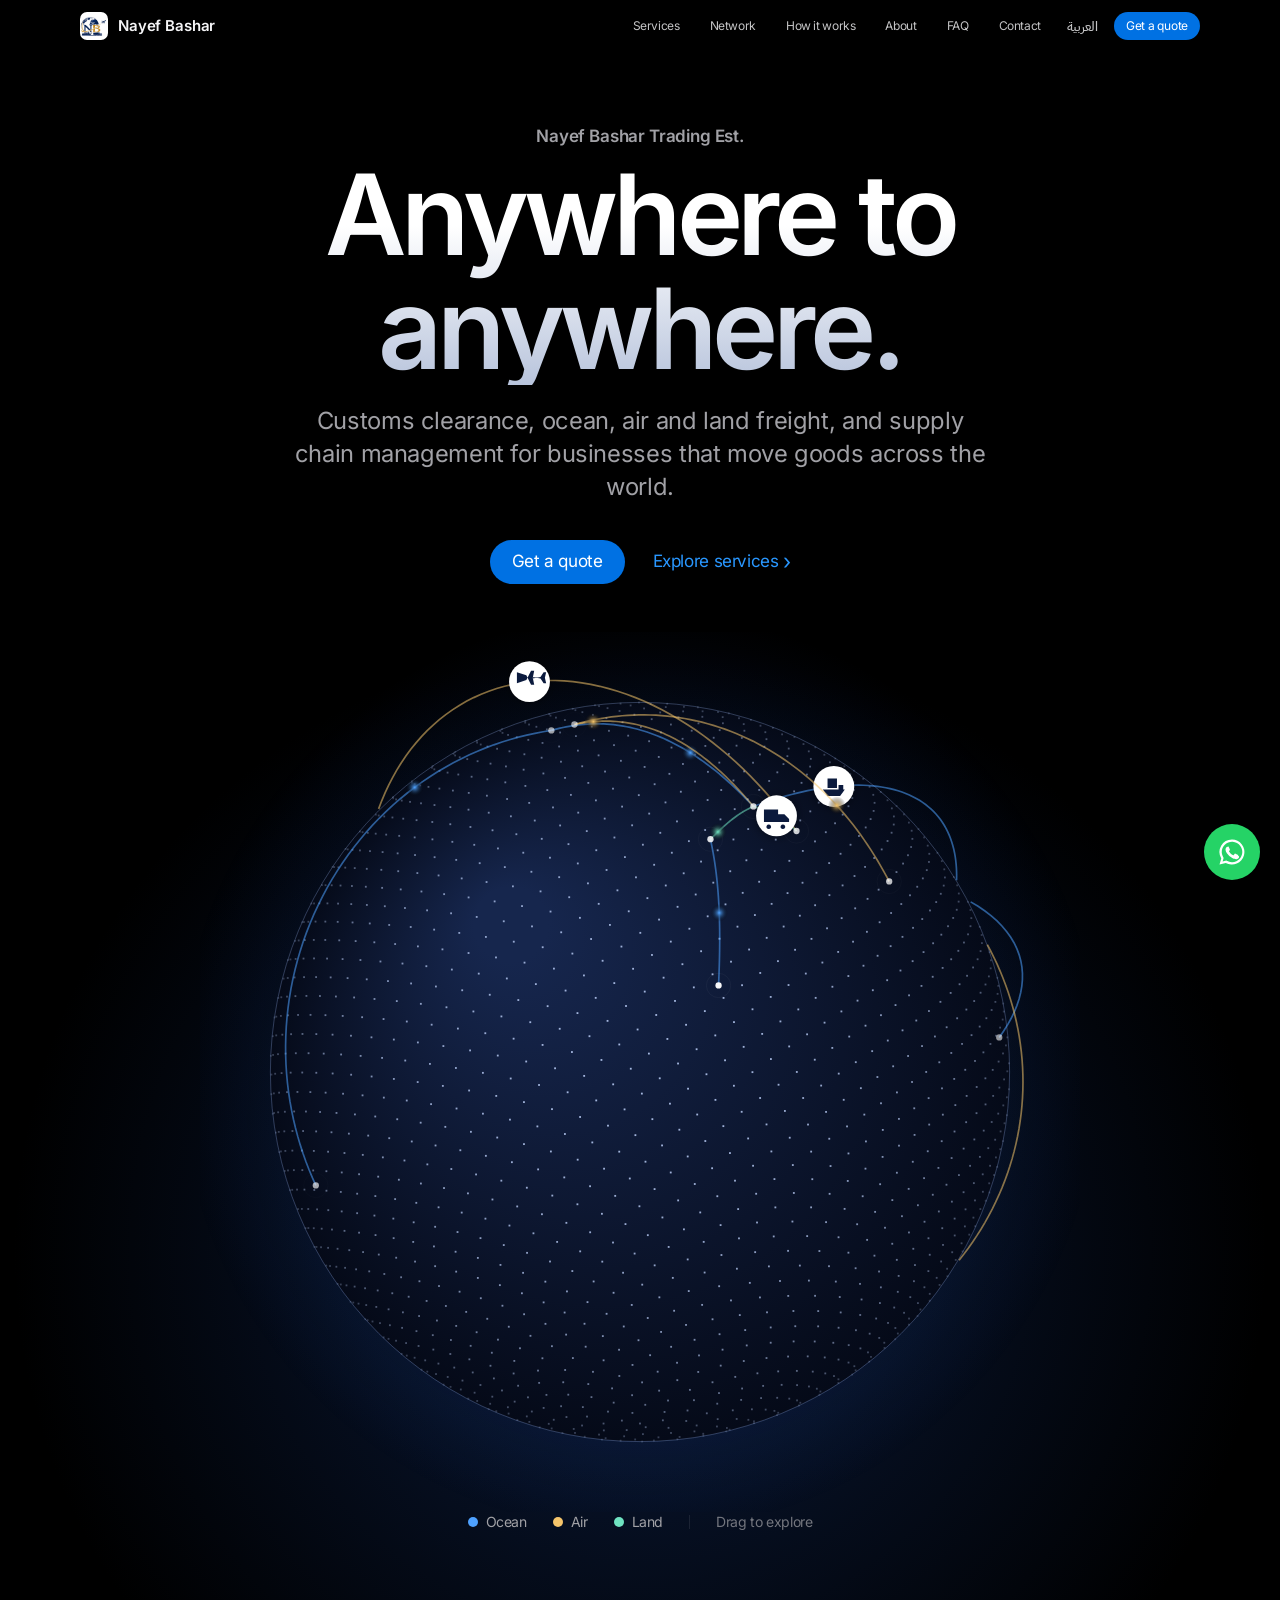
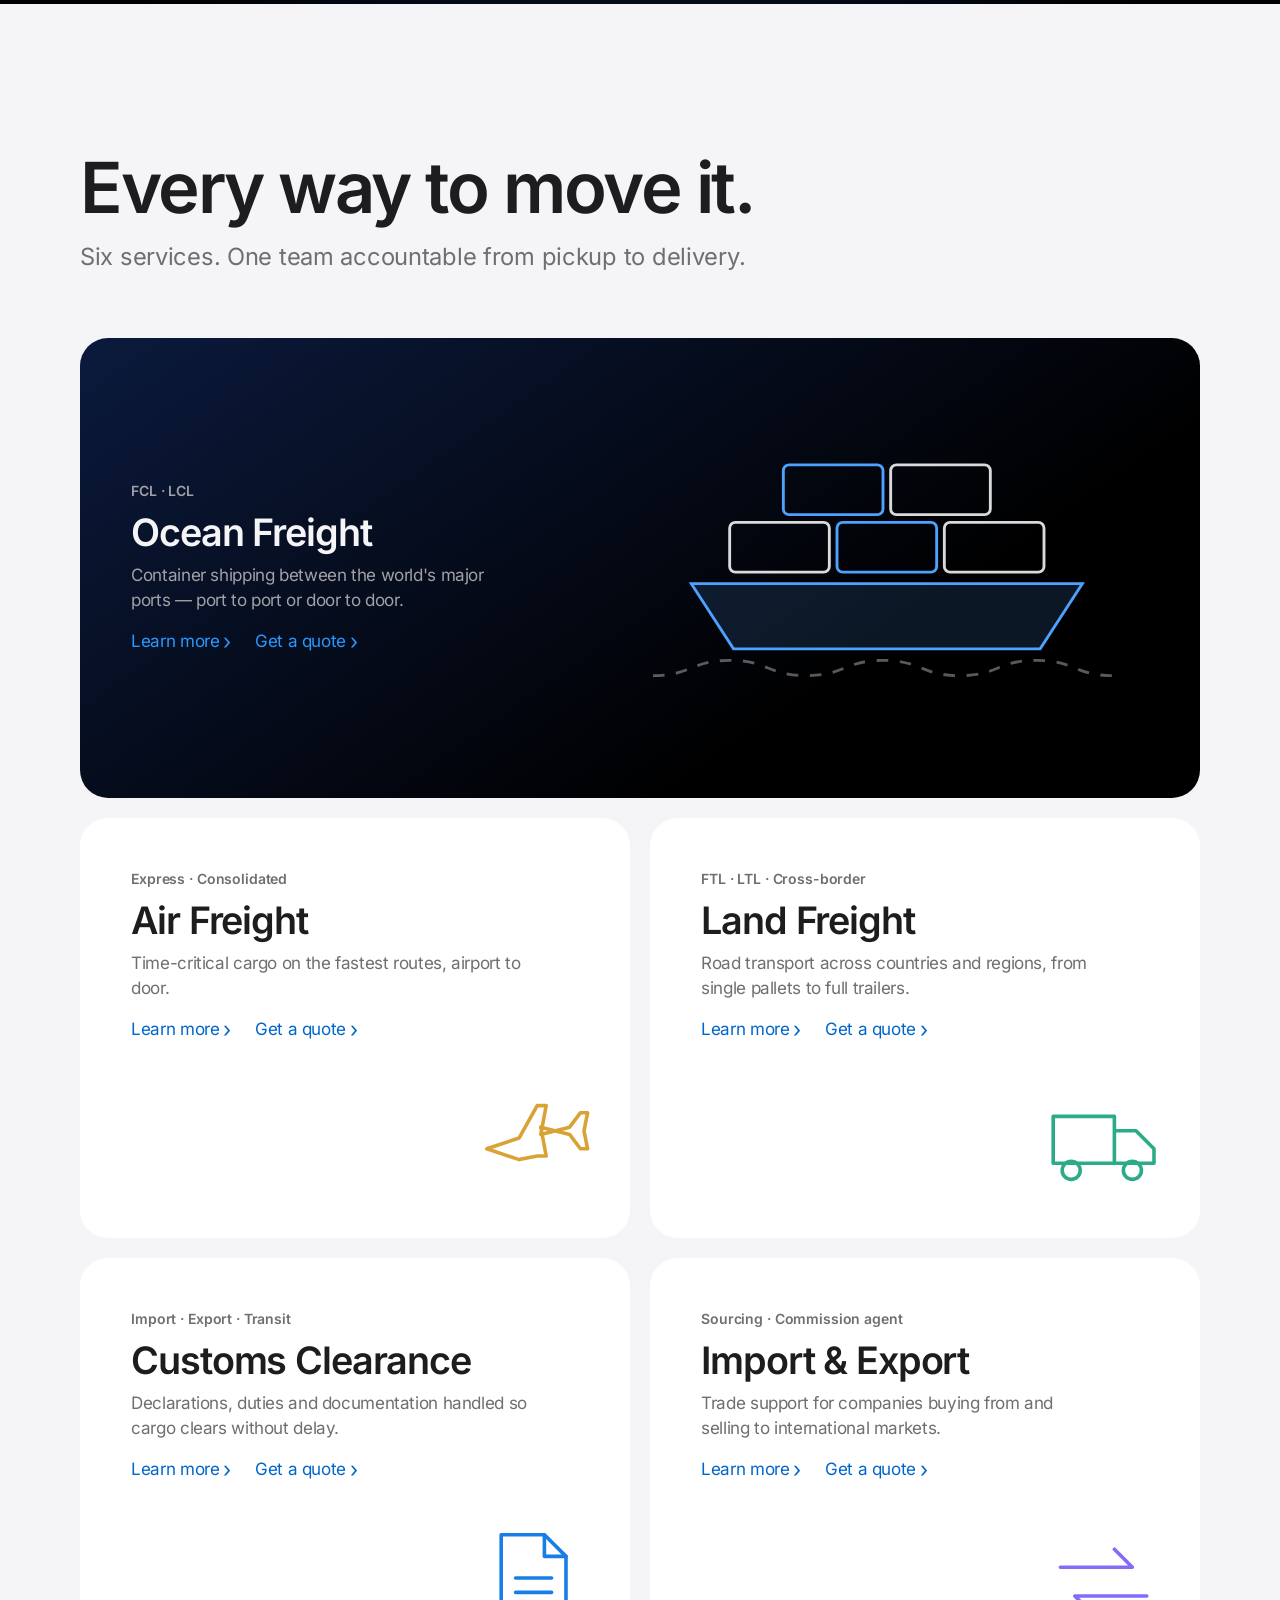
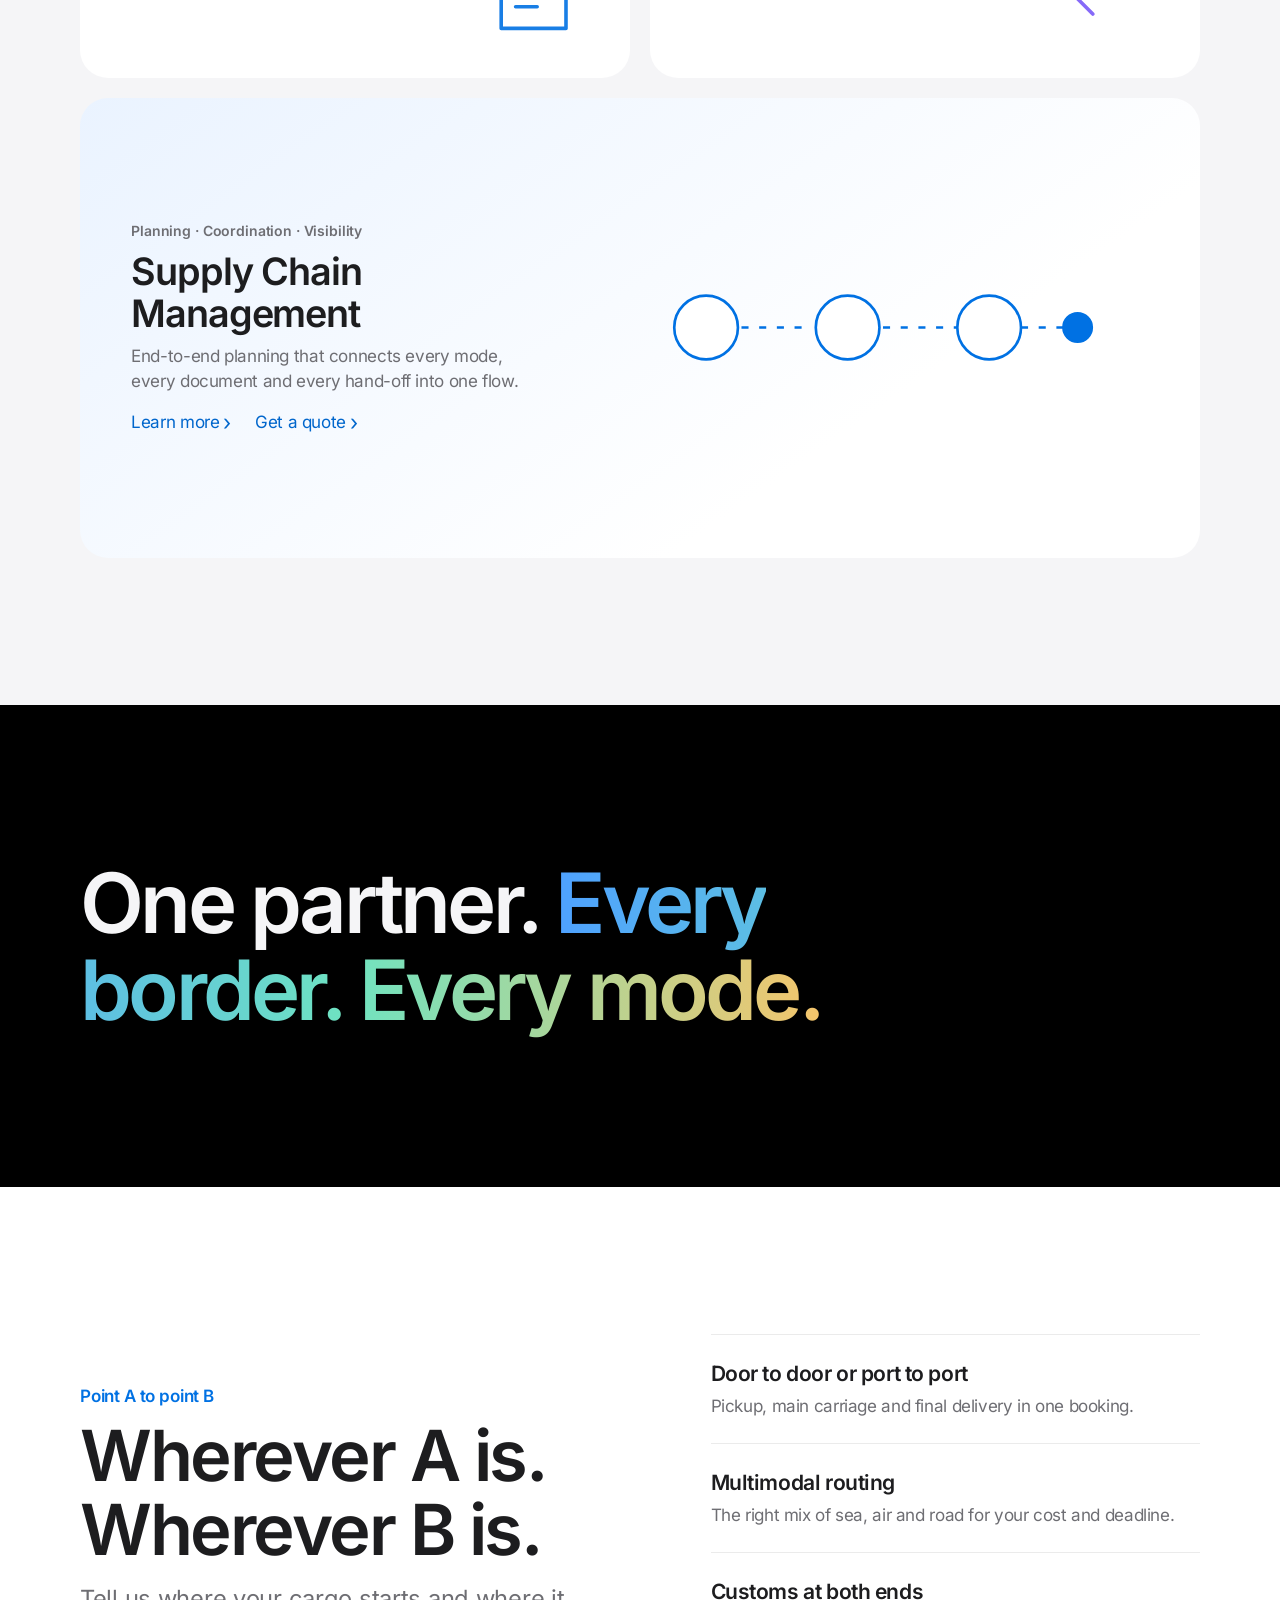
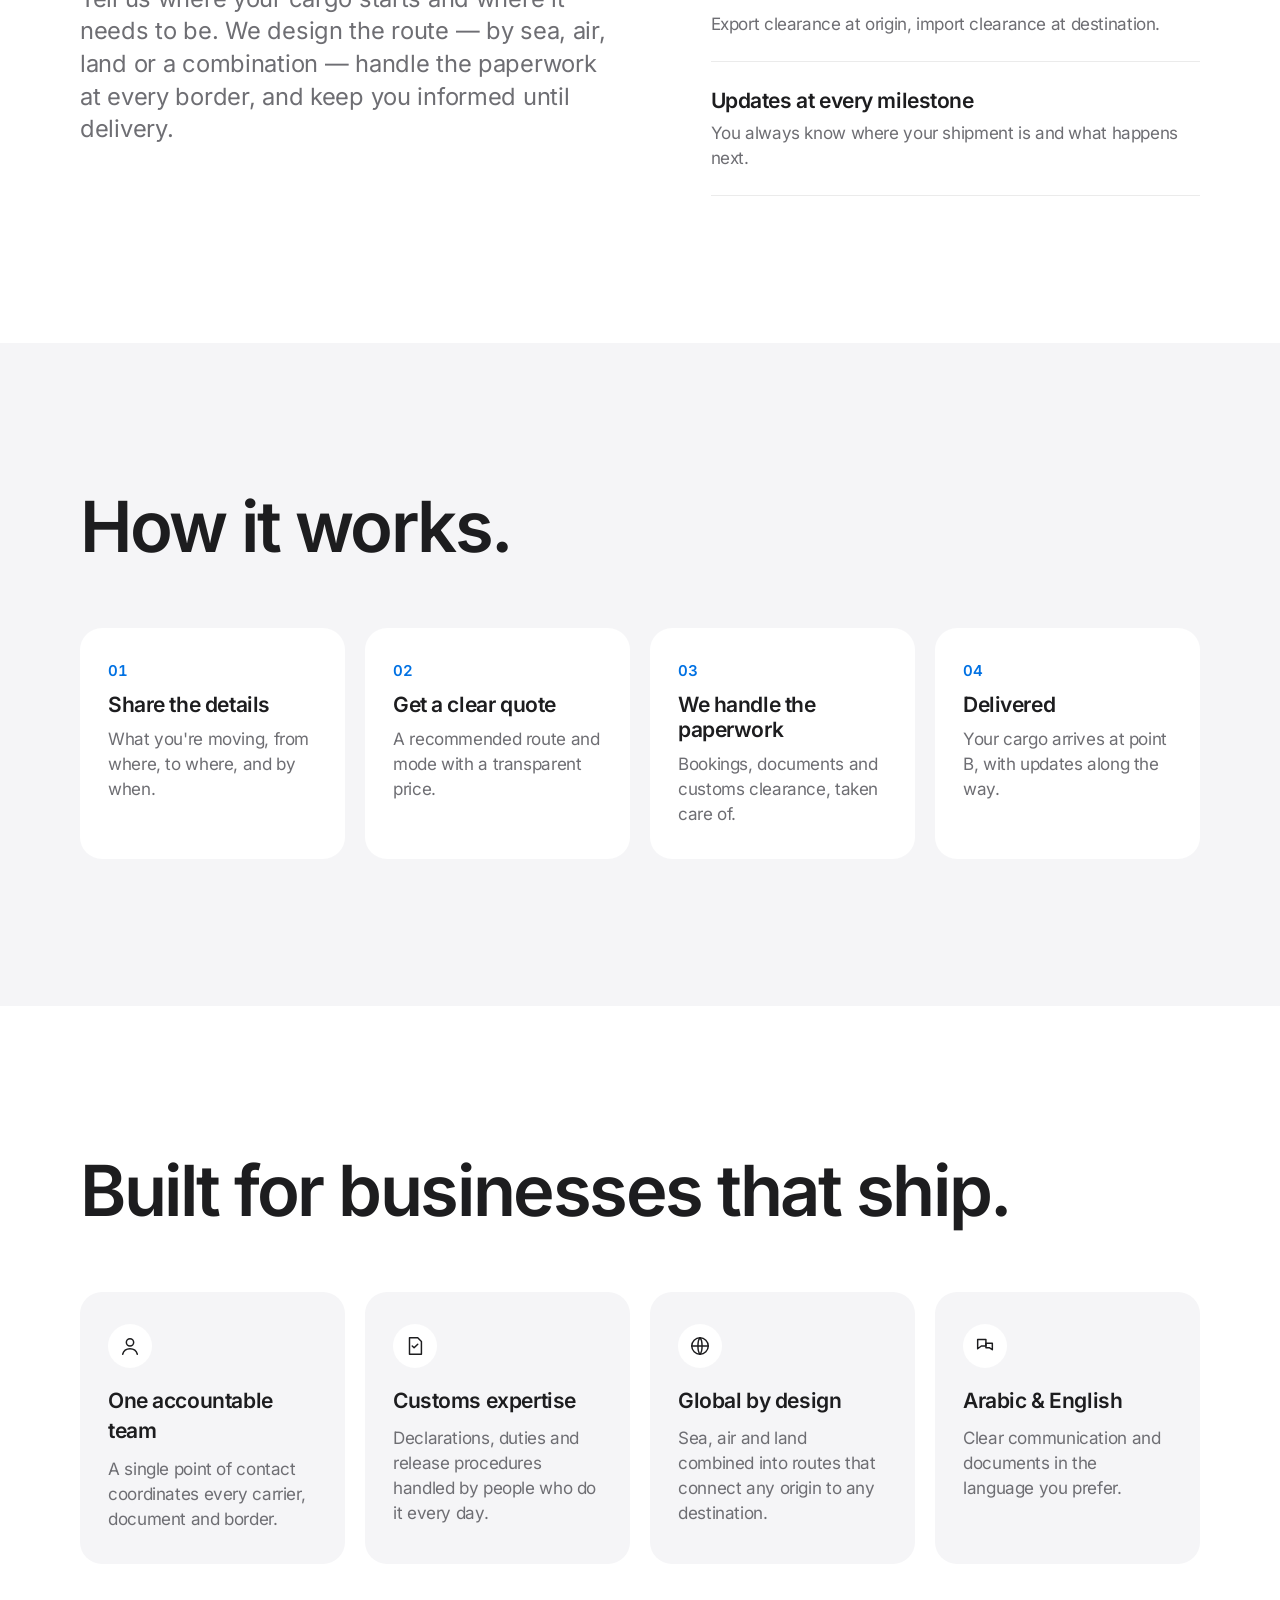
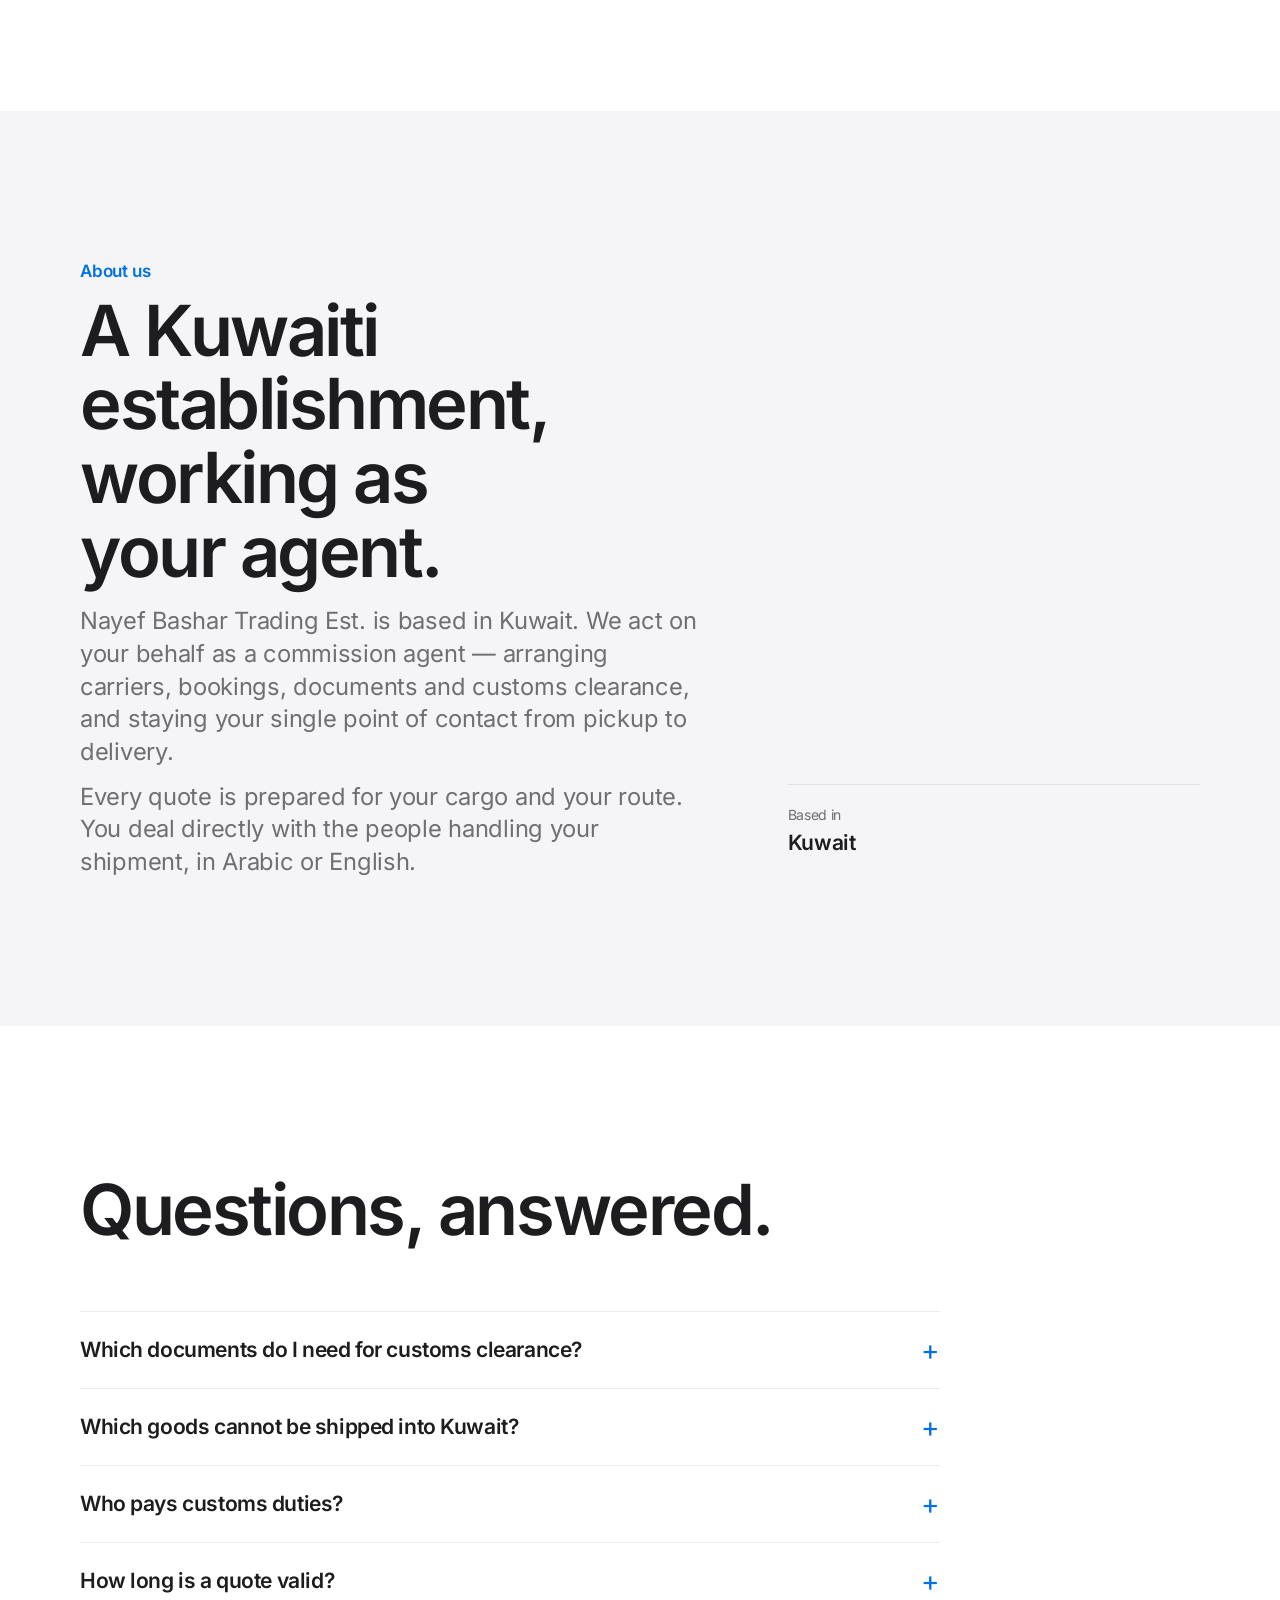
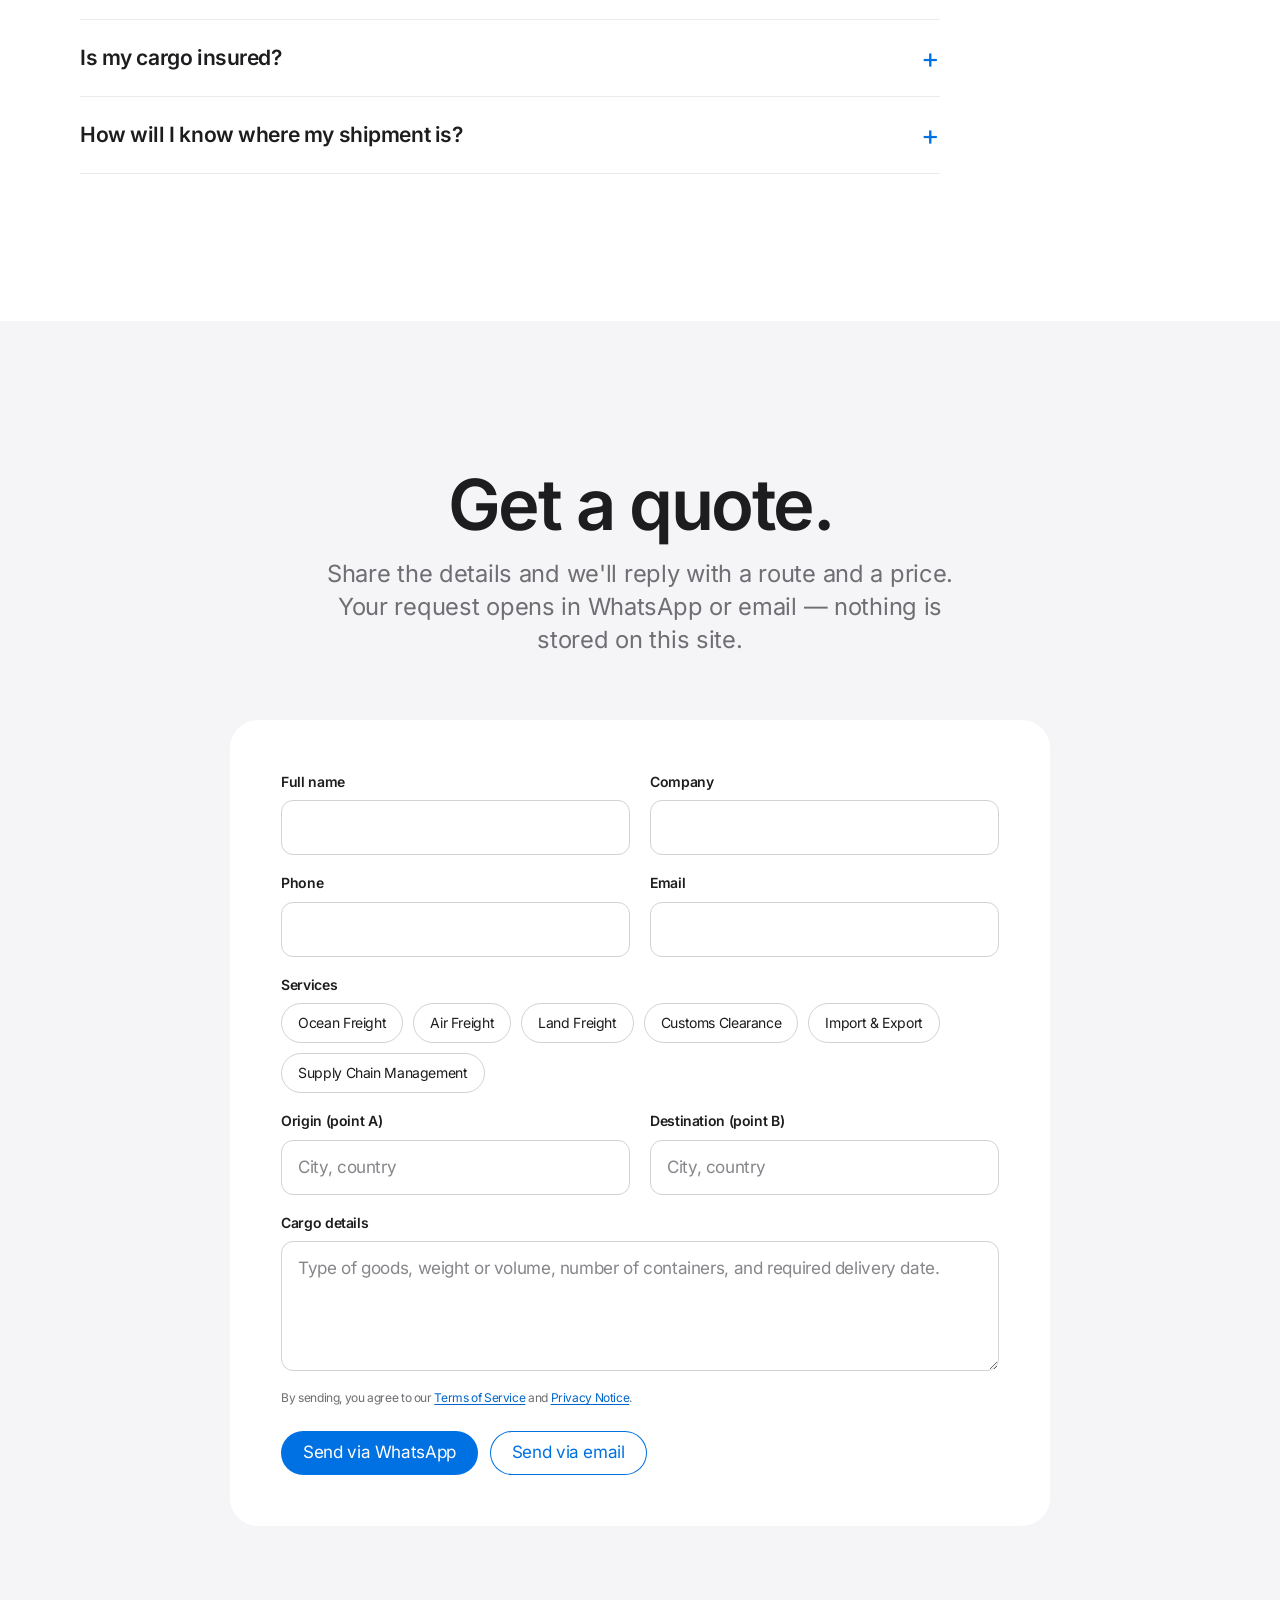
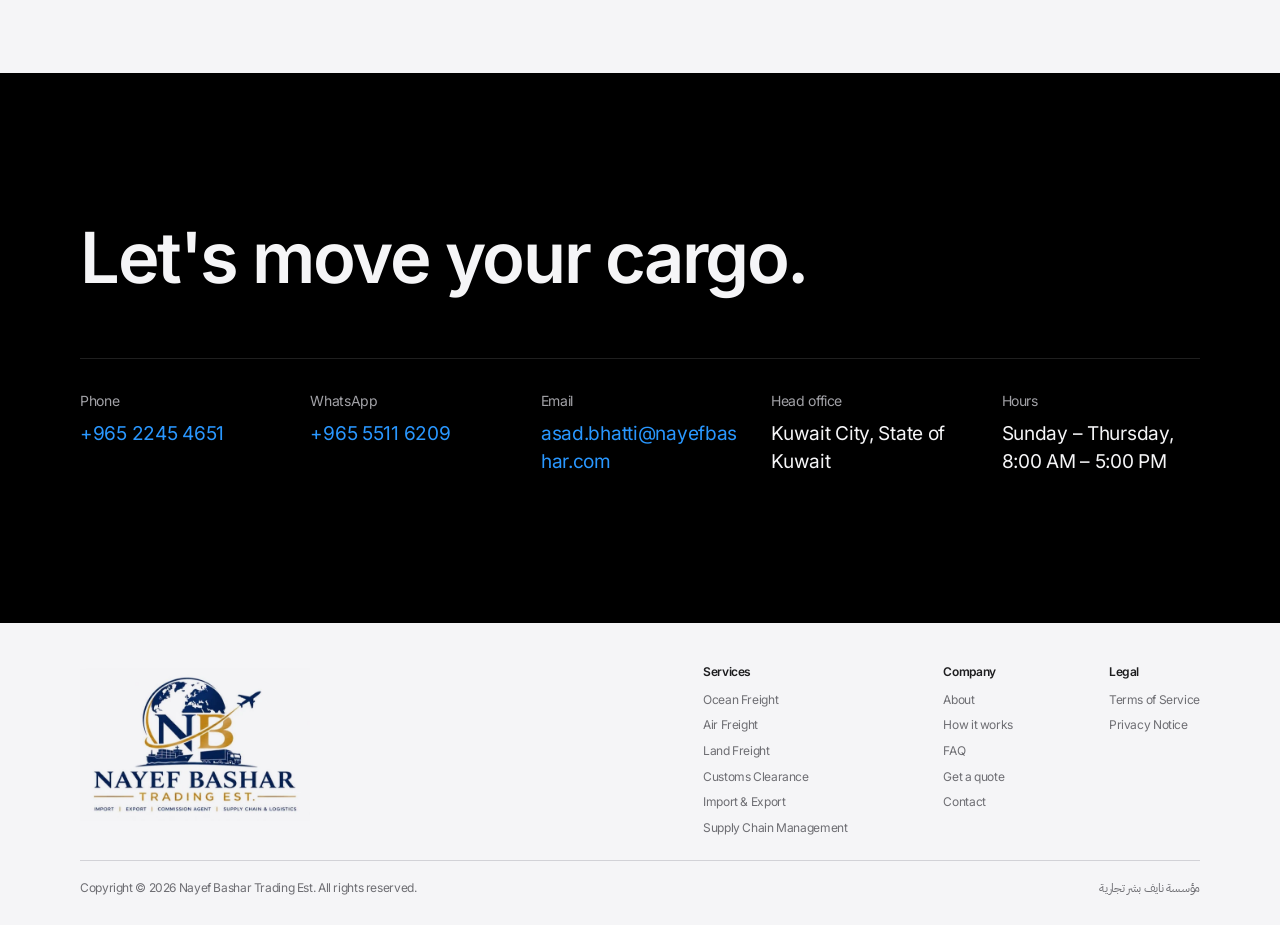
==== commit 56d83ab1: "Add files via upload" ====
--- a/index.html
+++ b/index.html
@@ -103,7 +103,7 @@
               <p class="kicker" data-i18n="svc.ocean.kicker">FCL · LCL</p>
               <h3 data-i18n="svc.ocean.title">Ocean Freight</h3>
               <p data-i18n="svc.ocean.body">Container shipping between the world's major ports — port to port or door to door.</p>
-              <a class="link-arrow link-arrow--light" href="#quote" data-service="svc.ocean.title"><span data-i18n="tile.cta">Get a quote</span></a>
+              <div class="tile-links"><a class="link-arrow link-arrow--light" href="services/ocean-freight.html"><span data-i18n="svc.more">Learn more</span></a><a class="link-arrow link-arrow--light" href="#quote" data-service="svc.ocean.title"><span data-i18n="tile.cta">Get a quote</span></a></div>
             </div>
             <div class="tile-art tile-art--ocean" aria-hidden="true">
               <svg viewBox="0 0 240 160"><g class="stack"><rect x="40" y="56" width="52" height="26" rx="3"/><rect x="96" y="56" width="52" height="26" rx="3"/><rect x="152" y="56" width="52" height="26" rx="3"/><rect x="68" y="26" width="52" height="26" rx="3"/><rect x="124" y="26" width="52" height="26" rx="3"/></g><path class="hull" d="M20 88h204l-22 34H42z"/><path class="wave" d="M0 136c20 0 20-8 40-8s20 8 40 8 20-8 40-8 20 8 40 8 20-8 40-8 20 8 40 8"/></svg>
@@ -114,7 +114,7 @@
             <p class="kicker" data-i18n="svc.air.kicker">Express · Consolidated</p>
             <h3 data-i18n="svc.air.title">Air Freight</h3>
             <p data-i18n="svc.air.body">Time-critical cargo on the fastest routes, airport to door.</p>
-            <a class="link-arrow" href="#quote" data-service="svc.air.title"><span data-i18n="tile.cta">Get a quote</span></a>
+            <div class="tile-links"><a class="link-arrow" href="services/air-freight.html"><span data-i18n="svc.more">Learn more</span></a><a class="link-arrow" href="#quote" data-service="svc.air.title"><span data-i18n="tile.cta">Get a quote</span></a></div>
             <div class="tile-glyph tile-glyph--air" aria-hidden="true"><svg viewBox="0 0 64 64"><path d="M6 36l18-6 10-18h5l-3 16 16-4 6-8h4l-2 10 2 10h-4l-6-8-16-4 3 16h-5L24 42z"/></svg></div>
           </article>
 
@@ -122,7 +122,7 @@
             <p class="kicker" data-i18n="svc.land.kicker">FTL · LTL · Cross-border</p>
             <h3 data-i18n="svc.land.title">Land Freight</h3>
             <p data-i18n="svc.land.body">Road transport across countries and regions, from single pallets to full trailers.</p>
-            <a class="link-arrow" href="#quote" data-service="svc.land.title"><span data-i18n="tile.cta">Get a quote</span></a>
+            <div class="tile-links"><a class="link-arrow" href="services/land-freight.html"><span data-i18n="svc.more">Learn more</span></a><a class="link-arrow" href="#quote" data-service="svc.land.title"><span data-i18n="tile.cta">Get a quote</span></a></div>
             <div class="tile-glyph tile-glyph--land" aria-hidden="true"><svg viewBox="0 0 64 64"><path d="M4 18h34v26H4zM38 26h12l10 10v8H38z"/><circle cx="14" cy="48" r="5"/><circle cx="48" cy="48" r="5"/></svg></div>
           </article>
 
@@ -130,7 +130,7 @@
             <p class="kicker" data-i18n="svc.customs.kicker">Import · Export · Transit</p>
             <h3 data-i18n="svc.customs.title">Customs Clearance</h3>
             <p data-i18n="svc.customs.body">Declarations, duties and documentation handled so cargo clears without delay.</p>
-            <a class="link-arrow" href="#quote" data-service="svc.customs.title"><span data-i18n="tile.cta">Get a quote</span></a>
+            <div class="tile-links"><a class="link-arrow" href="services/customs-clearance.html"><span data-i18n="svc.more">Learn more</span></a><a class="link-arrow" href="#quote" data-service="svc.customs.title"><span data-i18n="tile.cta">Get a quote</span></a></div>
             <div class="tile-glyph tile-glyph--customs" aria-hidden="true"><svg viewBox="0 0 64 64"><path d="M14 6h24l12 12v40H14z"/><path d="M38 6v12h12M22 30h20M22 38h20M22 46h12" class="thin"/></svg></div>
           </article>
 
@@ -138,7 +138,7 @@
             <p class="kicker" data-i18n="svc.trade.kicker">Sourcing · Commission agent</p>
             <h3 data-i18n="svc.trade.title">Import &amp; Export</h3>
             <p data-i18n="svc.trade.body">Trade support for companies buying from and selling to international markets.</p>
-            <a class="link-arrow" href="#quote" data-service="svc.trade.title"><span data-i18n="tile.cta">Get a quote</span></a>
+            <div class="tile-links"><a class="link-arrow" href="services/import-export.html"><span data-i18n="svc.more">Learn more</span></a><a class="link-arrow" href="#quote" data-service="svc.trade.title"><span data-i18n="tile.cta">Get a quote</span></a></div>
             <div class="tile-glyph tile-glyph--trade" aria-hidden="true"><svg viewBox="0 0 64 64"><path d="M8 24h40l-10-10M56 40H16l10 10" class="thin"/></svg></div>
           </article>
 
@@ -147,7 +147,7 @@
               <p class="kicker" data-i18n="svc.supply.kicker">Planning · Coordination · Visibility</p>
               <h3 data-i18n="svc.supply.title">Supply Chain Management</h3>
               <p data-i18n="svc.supply.body">End-to-end planning that connects every mode, every document and every hand-off into one flow.</p>
-              <a class="link-arrow" href="#quote" data-service="svc.supply.title"><span data-i18n="tile.cta">Get a quote</span></a>
+              <div class="tile-links"><a class="link-arrow" href="services/supply-chain.html"><span data-i18n="svc.more">Learn more</span></a><a class="link-arrow" href="#quote" data-service="svc.supply.title"><span data-i18n="tile.cta">Get a quote</span></a></div>
             </div>
             <div class="tile-art tile-art--flow" aria-hidden="true">
               <svg viewBox="0 0 260 160"><path class="flow-line" d="M30 80h60M130 80h60"/><circle cx="30" cy="80" r="18"/><circle cx="110" cy="80" r="18"/><circle cx="190" cy="80" r="18"/><circle cx="240" cy="80" r="8" class="flow-end"/><path class="flow-line" d="M208 80h24"/></svg>
@@ -310,9 +310,9 @@
         <img class="footer-logo" src="assets/logo.webp" alt="Nayef Bashar Trading Est." width="566" height="388" loading="lazy">
         <nav class="footer-nav" aria-label="Footer">
           <div><h3 data-i18n="footer.services">Services</h3>
-            <a href="#services" data-i18n="svc.ocean.title">Ocean Freight</a><a href="#services" data-i18n="svc.air.title">Air Freight</a>
-            <a href="#services" data-i18n="svc.land.title">Land Freight</a><a href="#services" data-i18n="svc.customs.title">Customs Clearance</a>
-            <a href="#services" data-i18n="svc.trade.title">Import &amp; Export</a><a href="#services" data-i18n="svc.supply.title">Supply Chain Management</a>
+            <a href="services/ocean-freight.html" data-i18n="svc.ocean.title">Ocean Freight</a><a href="services/air-freight.html" data-i18n="svc.air.title">Air Freight</a>
+            <a href="services/land-freight.html" data-i18n="svc.land.title">Land Freight</a><a href="services/customs-clearance.html" data-i18n="svc.customs.title">Customs Clearance</a>
+            <a href="services/import-export.html" data-i18n="svc.trade.title">Import &amp; Export</a><a href="services/supply-chain.html" data-i18n="svc.supply.title">Supply Chain Management</a>
           </div>
           <div><h3 data-i18n="footer.company">Company</h3>
             <a href="#about" data-i18n="nav.about">About</a><a href="#process" data-i18n="nav.process">How it works</a>
--- a/css/site.css
+++ b/css/site.css
@@ -281,7 +281,8 @@
 /* ---------- footer ---------- */
 .footer { background: var(--bg-gray); color: var(--text-2); font-size: 12px; padding-block: 40px 28px; }
 .footer-top { display: flex; justify-content: space-between; gap: 32px; padding-bottom: 24px; border-bottom: 1px solid #d2d2d7; }
-.footer-logo { width: 150px; height: auto; mix-blend-mode: multiply; }
+/* flex: none + align-self stop the footer row from stretching or squeezing the logo out of proportion. */
+.footer-logo { flex: none; align-self: flex-start; width: clamp(200px, 18vw, 240px); height: auto; mix-blend-mode: multiply; }
 .footer-nav { display: flex; gap: clamp(32px, 8vw, 96px); }
 .footer-nav div { display: grid; gap: 8px; align-content: start; }
 .footer-nav h3 { font-size: 12px; font-weight: 600; color: var(--text); margin-bottom: 2px; }
@@ -304,6 +305,36 @@
 .legal-doc ul { margin: 0; padding-inline-start: 1.25em; }
 .legal-doc a { color: var(--link); text-decoration: underline; text-underline-offset: 2px; }
 .legal-note { margin-top: 48px; padding: 20px 24px; border-radius: var(--radius-field); background: var(--bg-gray); font-size: var(--fs-small); color: var(--text-2); }
+/* ---------- service pages (services/*.html, generated) ---------- */
+html[lang='en'] .lang-block[lang='ar'], html[lang='ar'] .lang-block[lang='en'] { display: none; }
+.svc-hero {
+  padding: calc(var(--nav-h) + clamp(64px, 9vw, 128px)) 0 clamp(72px, 9vw, 128px); color: var(--text-on-dark);
+  background: radial-gradient(60% 80% at 85% 100%, rgba(19, 48, 107, 0.6), transparent 70%), var(--bg-black);
+}
+.svc-hero .display { margin-top: 8px; font-size: clamp(44px, 2.6rem + 4vw, 96px); }
+.svc-hero .hero-lead { margin: 20px 0 36px; }
+.svc-h2 { font-size: clamp(32px, 1.6rem + 2vw, 56px); margin-bottom: clamp(32px, 4vw, 56px); }
+.svc-cards { display: grid; grid-template-columns: repeat(2, minmax(0, 1fr)); gap: 20px; }
+.svc-card { display: grid; gap: 8px; align-content: start; padding: clamp(28px, 3vw, 40px); border-radius: 22px; background: var(--bg-gray); }
+.svc-card h3 { font-size: 22px; font-weight: 600; letter-spacing: -0.02em; }
+.svc-card p { color: var(--text-2); }
+.svc-split { display: grid; grid-template-columns: 1fr 1fr; gap: clamp(32px, 6vw, 96px); align-items: start; }
+.svc-split .svc-h2 { margin-bottom: 0; }
+.svc-docs li { position: relative; padding: 18px 0; padding-inline-start: 36px; border-top: 1px solid var(--hairline); font-size: 19px; }
+.svc-docs li:last-child { border-bottom: 1px solid var(--hairline); }
+.svc-docs li::before { content: '✓'; position: absolute; inset-inline-start: 0; color: var(--blue); font-weight: 600; }
+.svc-related { display: grid; grid-template-columns: repeat(3, minmax(0, 1fr)); gap: 20px; }
+.svc-related-link {
+  display: grid; gap: 6px; height: 100%; padding: 28px; border-radius: 22px; background: var(--bg-gray);
+  transition: transform 300ms var(--ease), box-shadow 300ms var(--ease);
+}
+.svc-related-link strong { font-size: 22px; font-weight: 600; letter-spacing: -0.02em; }
+.svc-related-link:hover { transform: translateY(-3px); box-shadow: 0 20px 40px -24px rgba(0, 0, 0, 0.3); }
+.svc-related-link--all { align-content: end; background: var(--navy); color: var(--text-on-dark); }
+.svc-related-link--all strong::after { content: ' →'; }
+html[dir='rtl'] .svc-related-link--all strong::after { content: ' ←'; }
+.tile-links { display: flex; flex-wrap: wrap; gap: 8px 24px; margin-top: 6px; }
+.tile-links .link-arrow { margin-top: 0; }
 .nav--solid { background: rgba(251, 251, 253, 0.8); color: var(--text); box-shadow: 0 0.5px 0 var(--hairline); }
 
 /* ---------- reveal ---------- */
@@ -339,6 +370,8 @@
   .footer-top { flex-direction: column; }
   .footer-nav { flex-wrap: wrap; gap: 28px 48px; }
   .faq-list summary { font-size: 18px; padding-block: 20px; }
+  .svc-cards, .svc-split { grid-template-columns: 1fr; }
+  .svc-related { grid-template-columns: 1fr; }
 }
 @media (max-width: 560px) {
   .steps, .why-grid, .contact-grid { grid-template-columns: 1fr; }
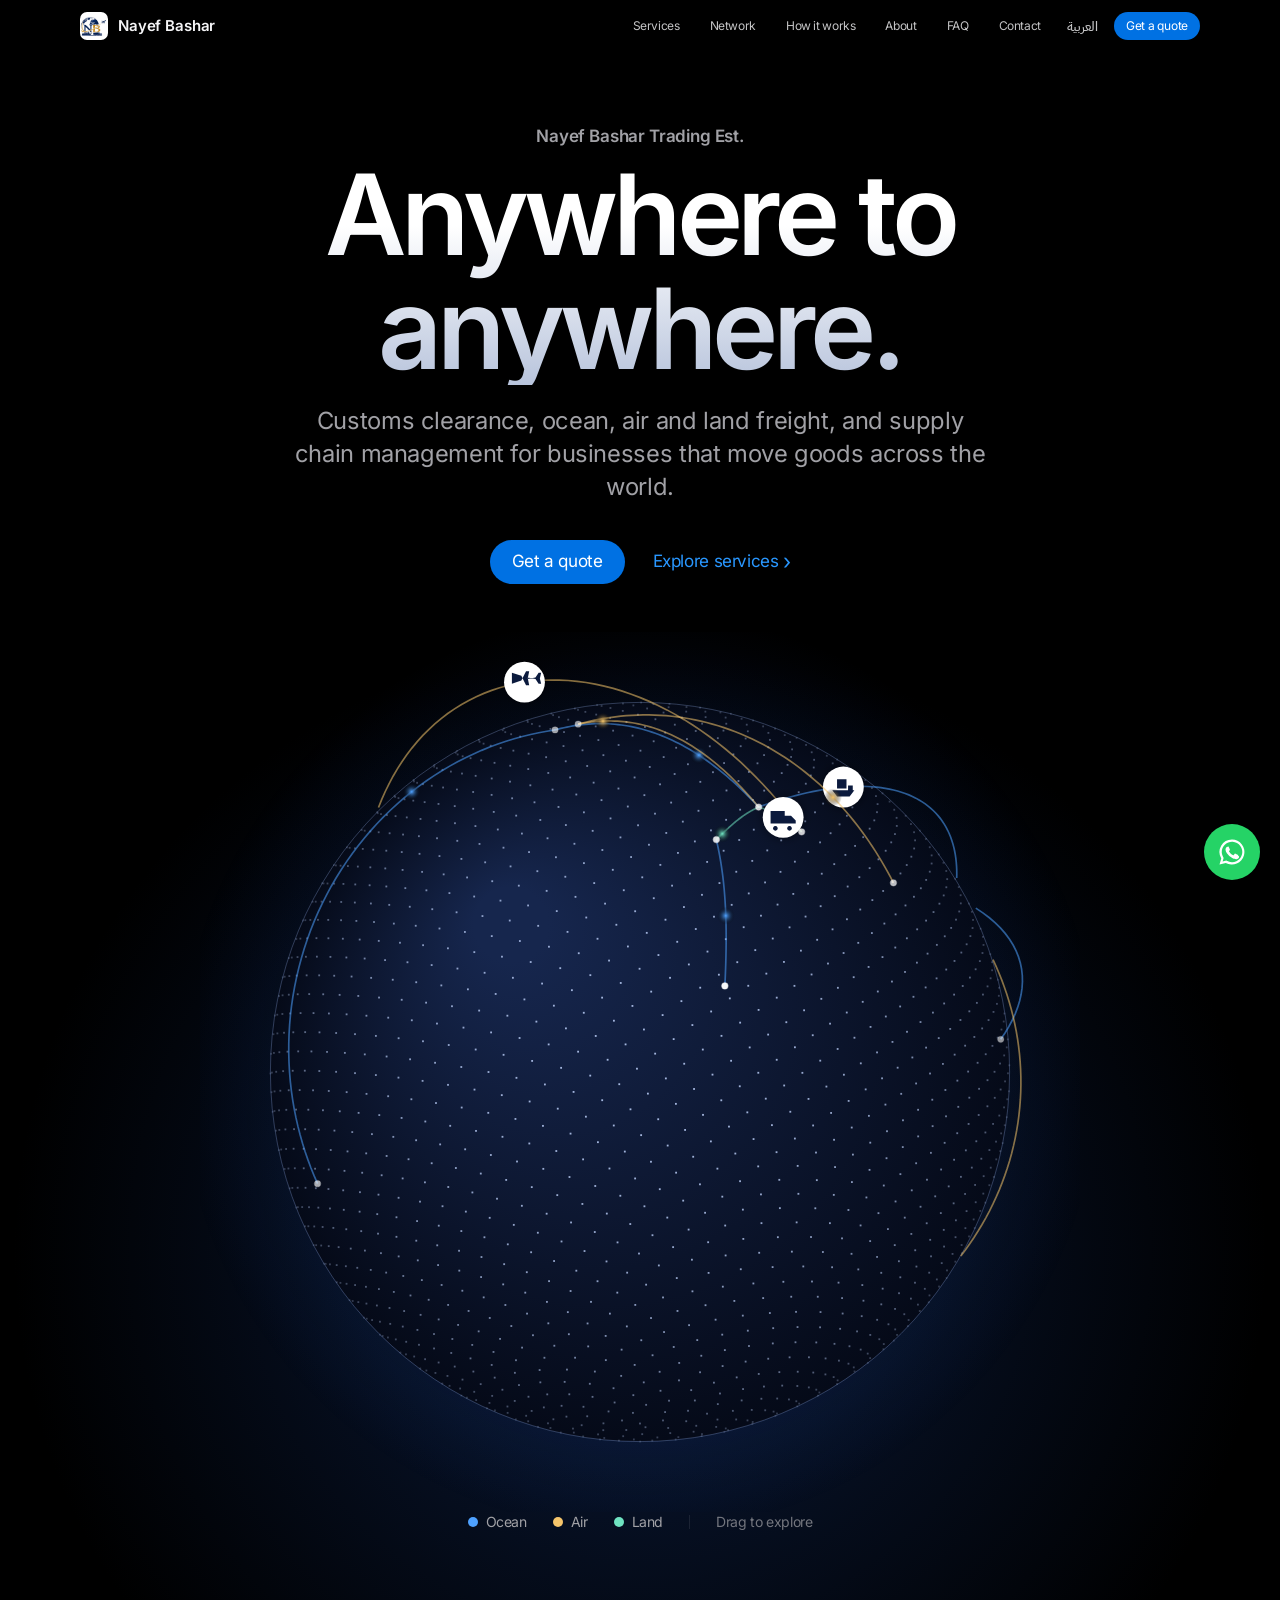
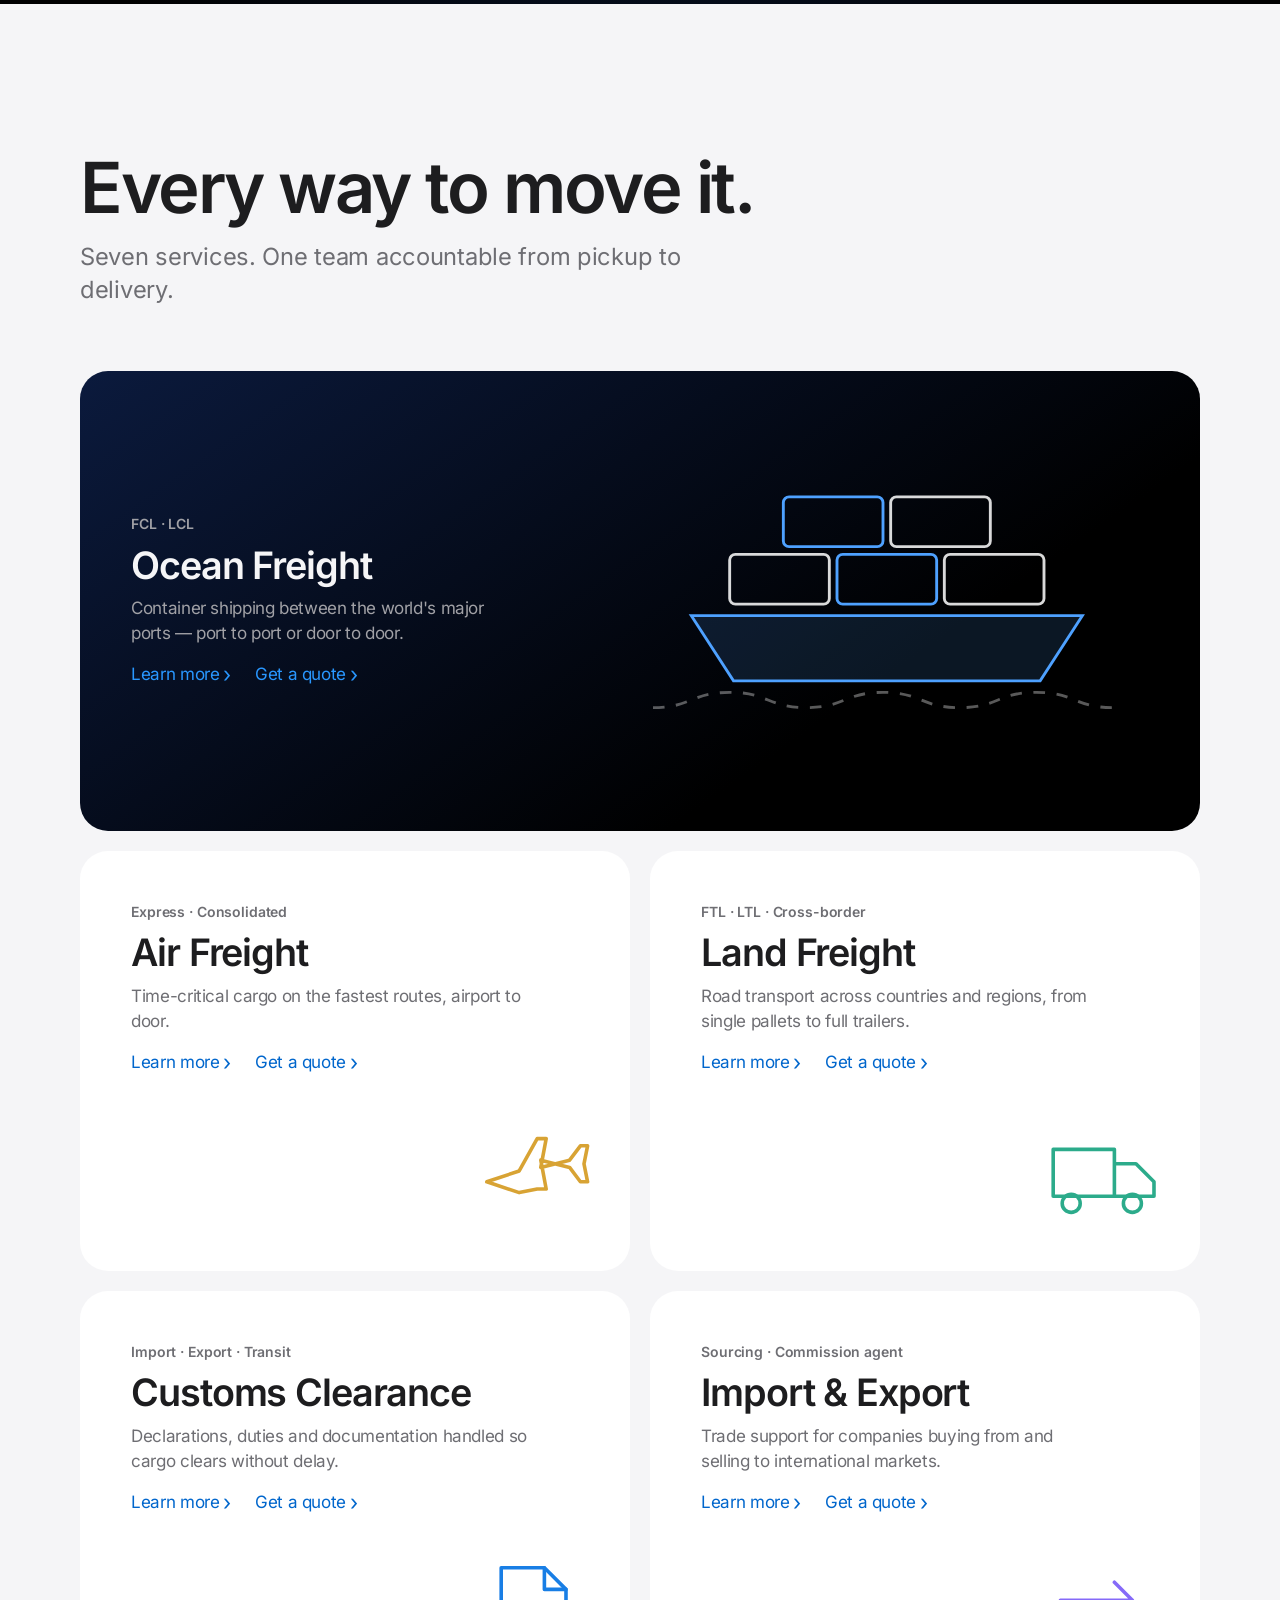
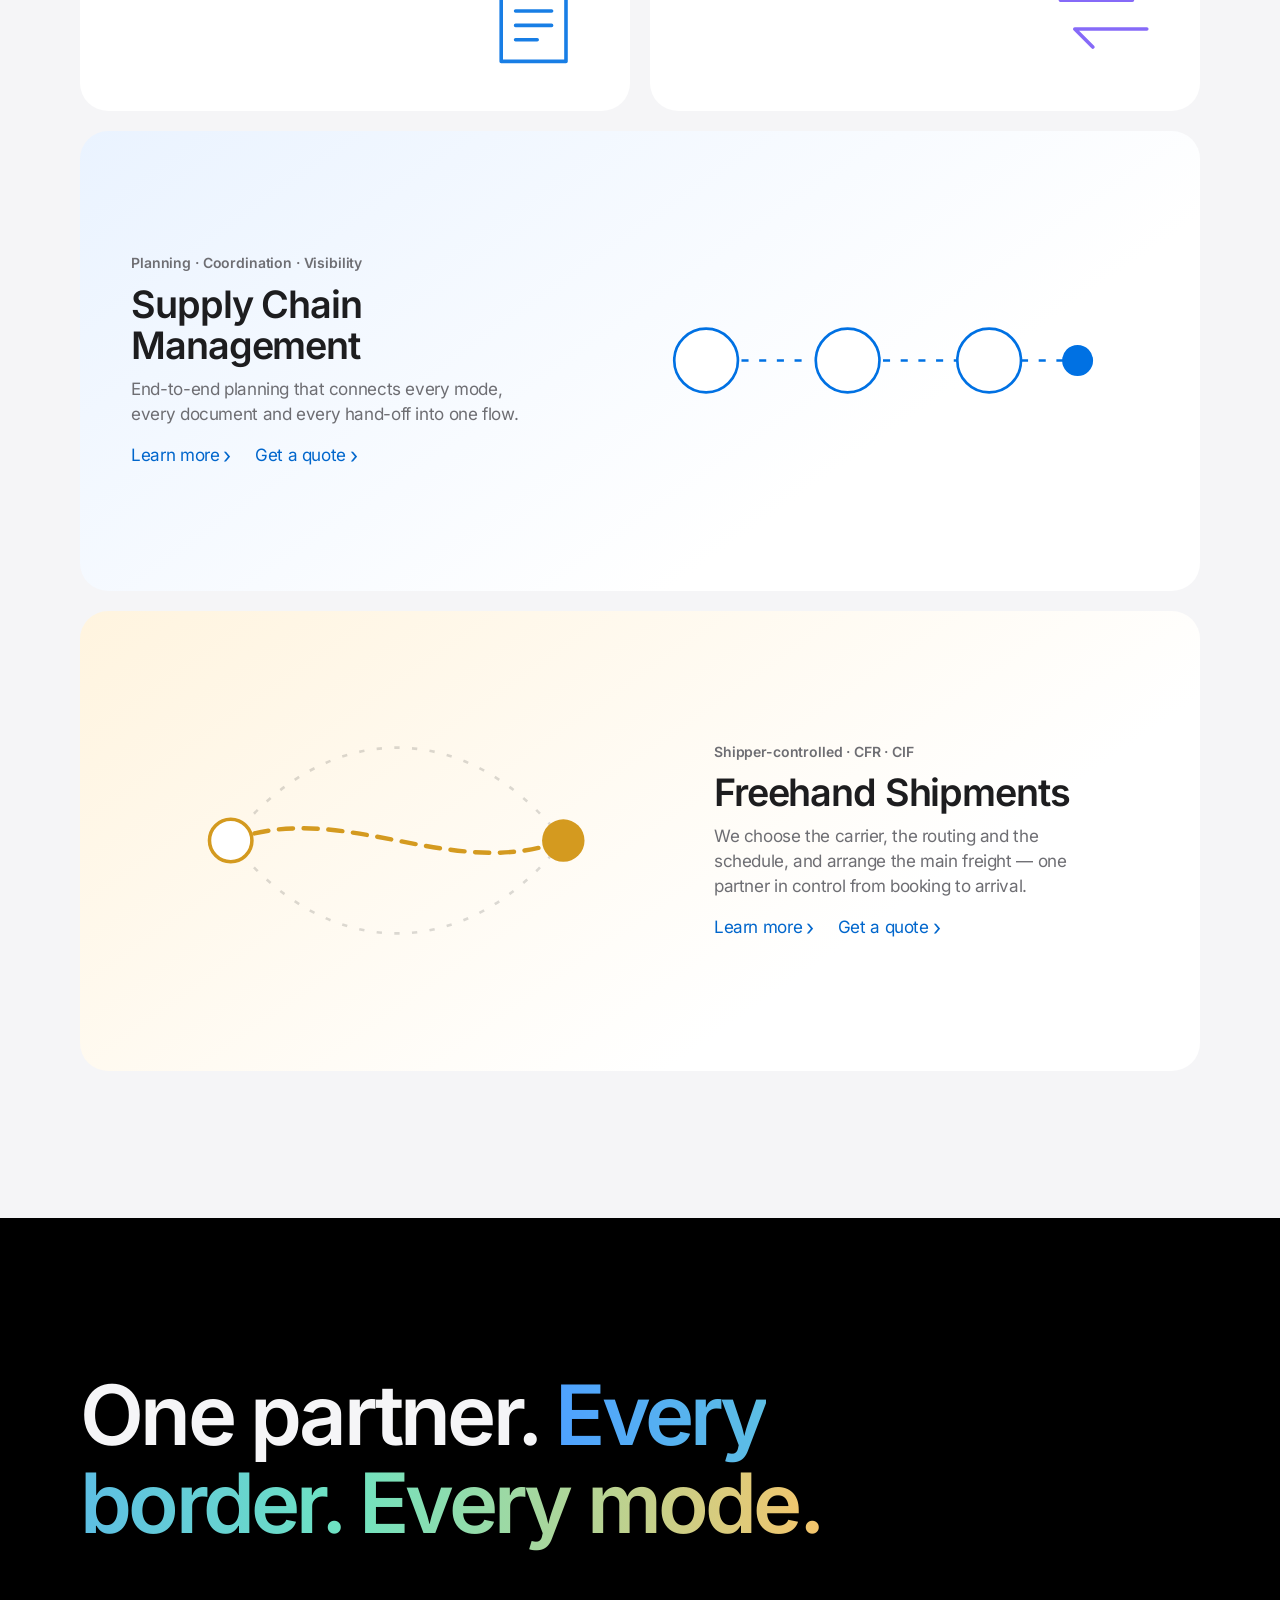
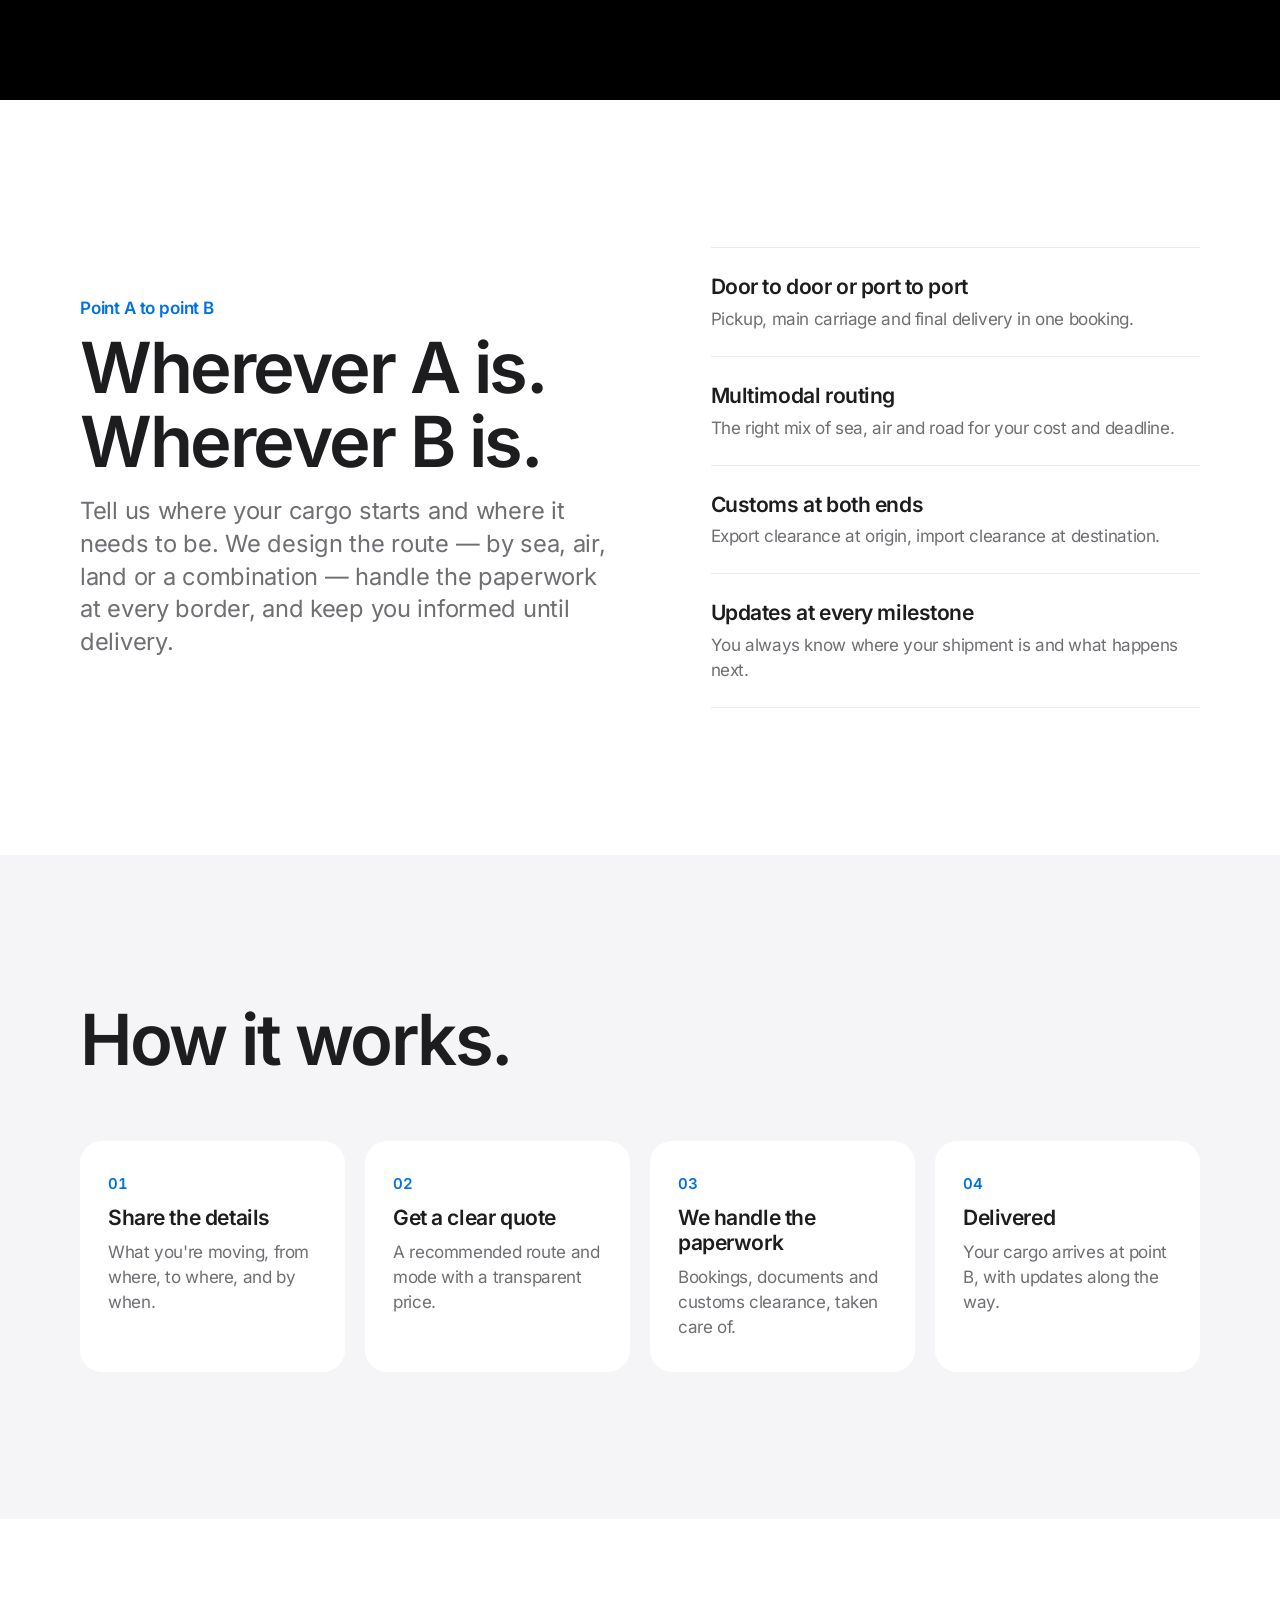
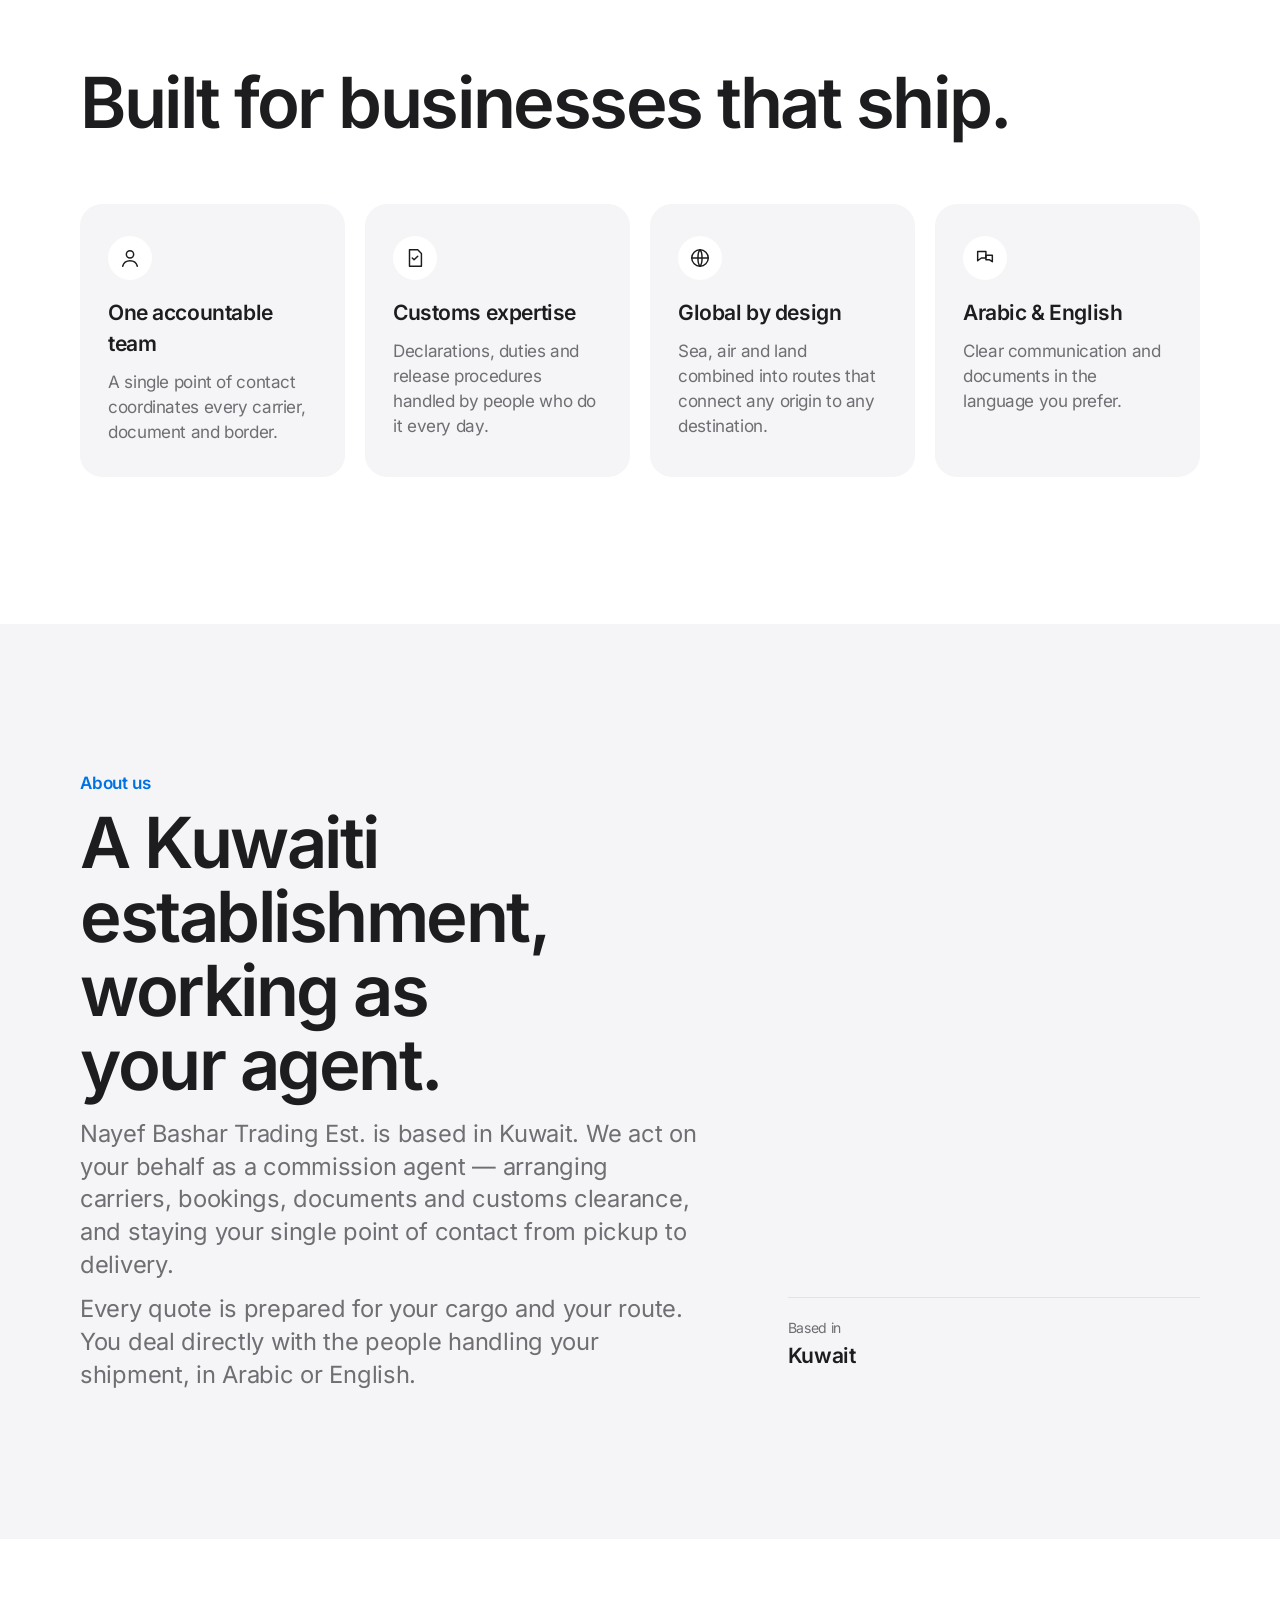
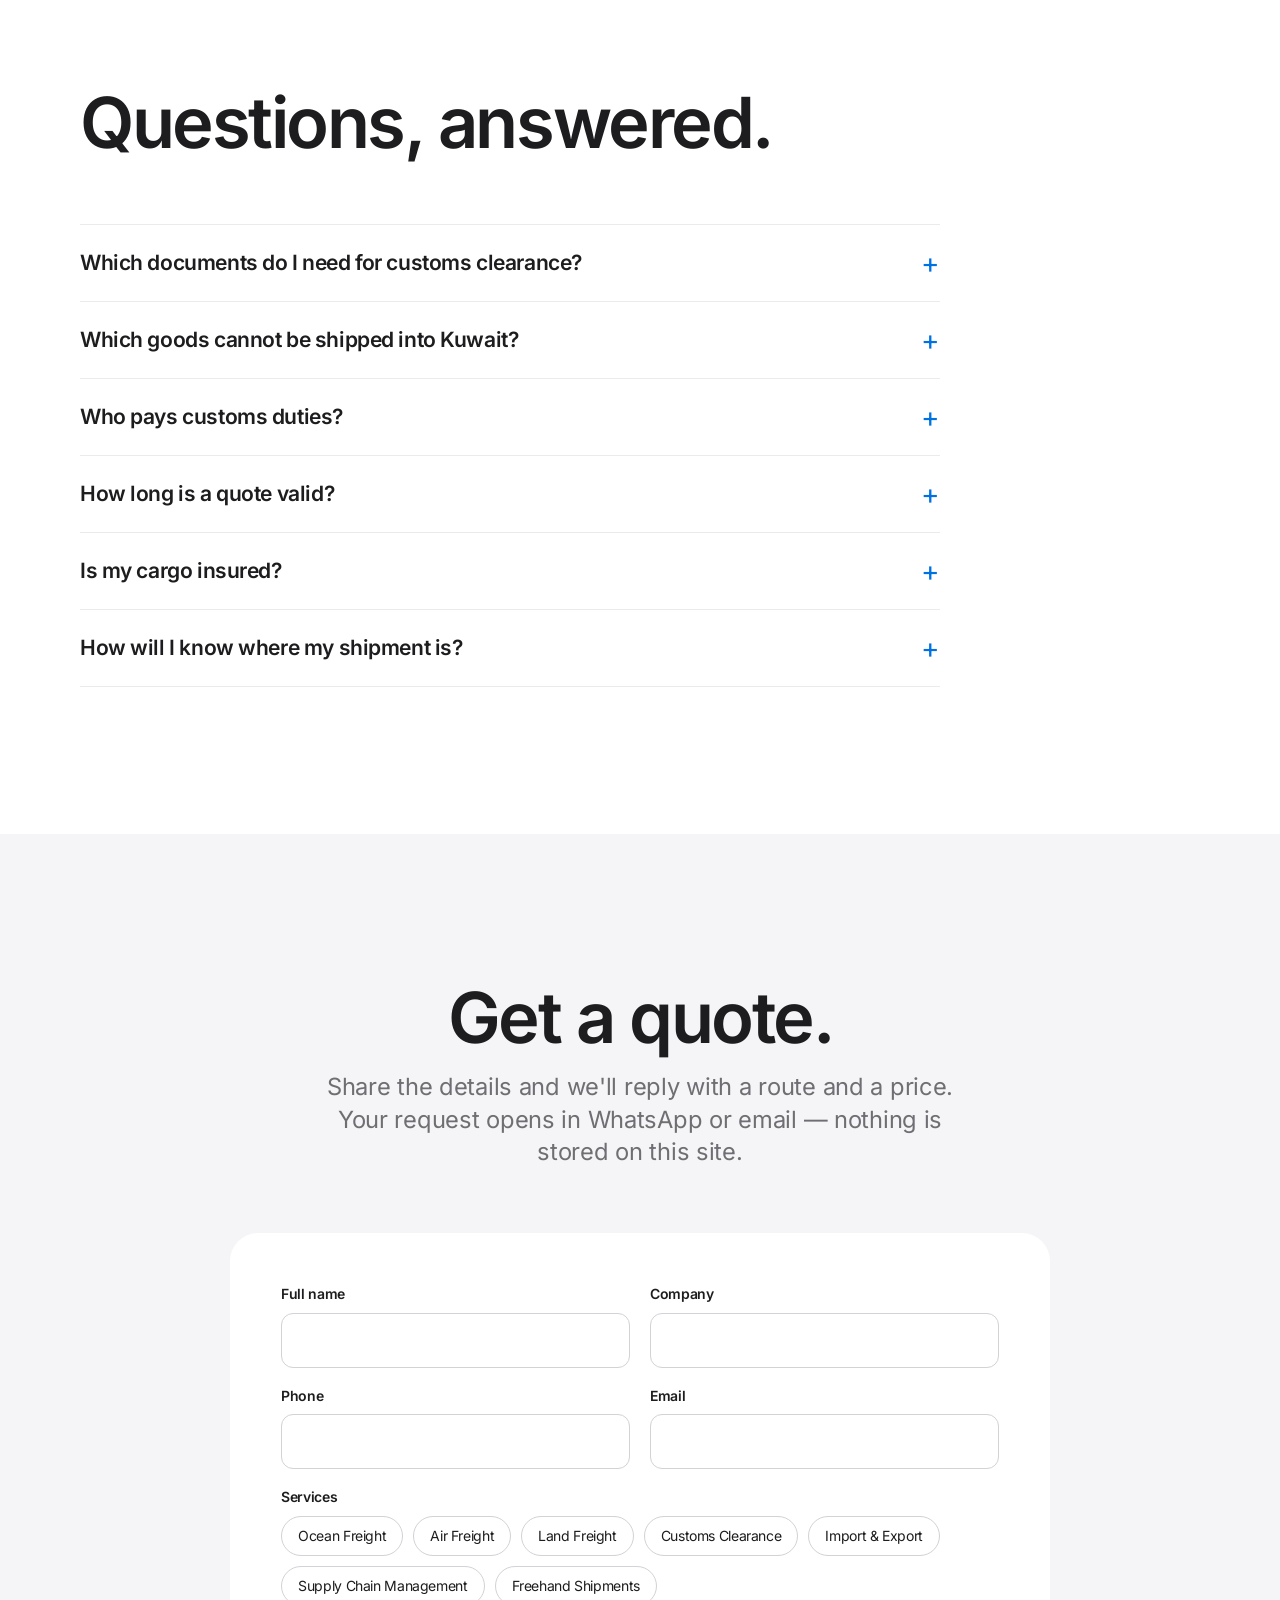
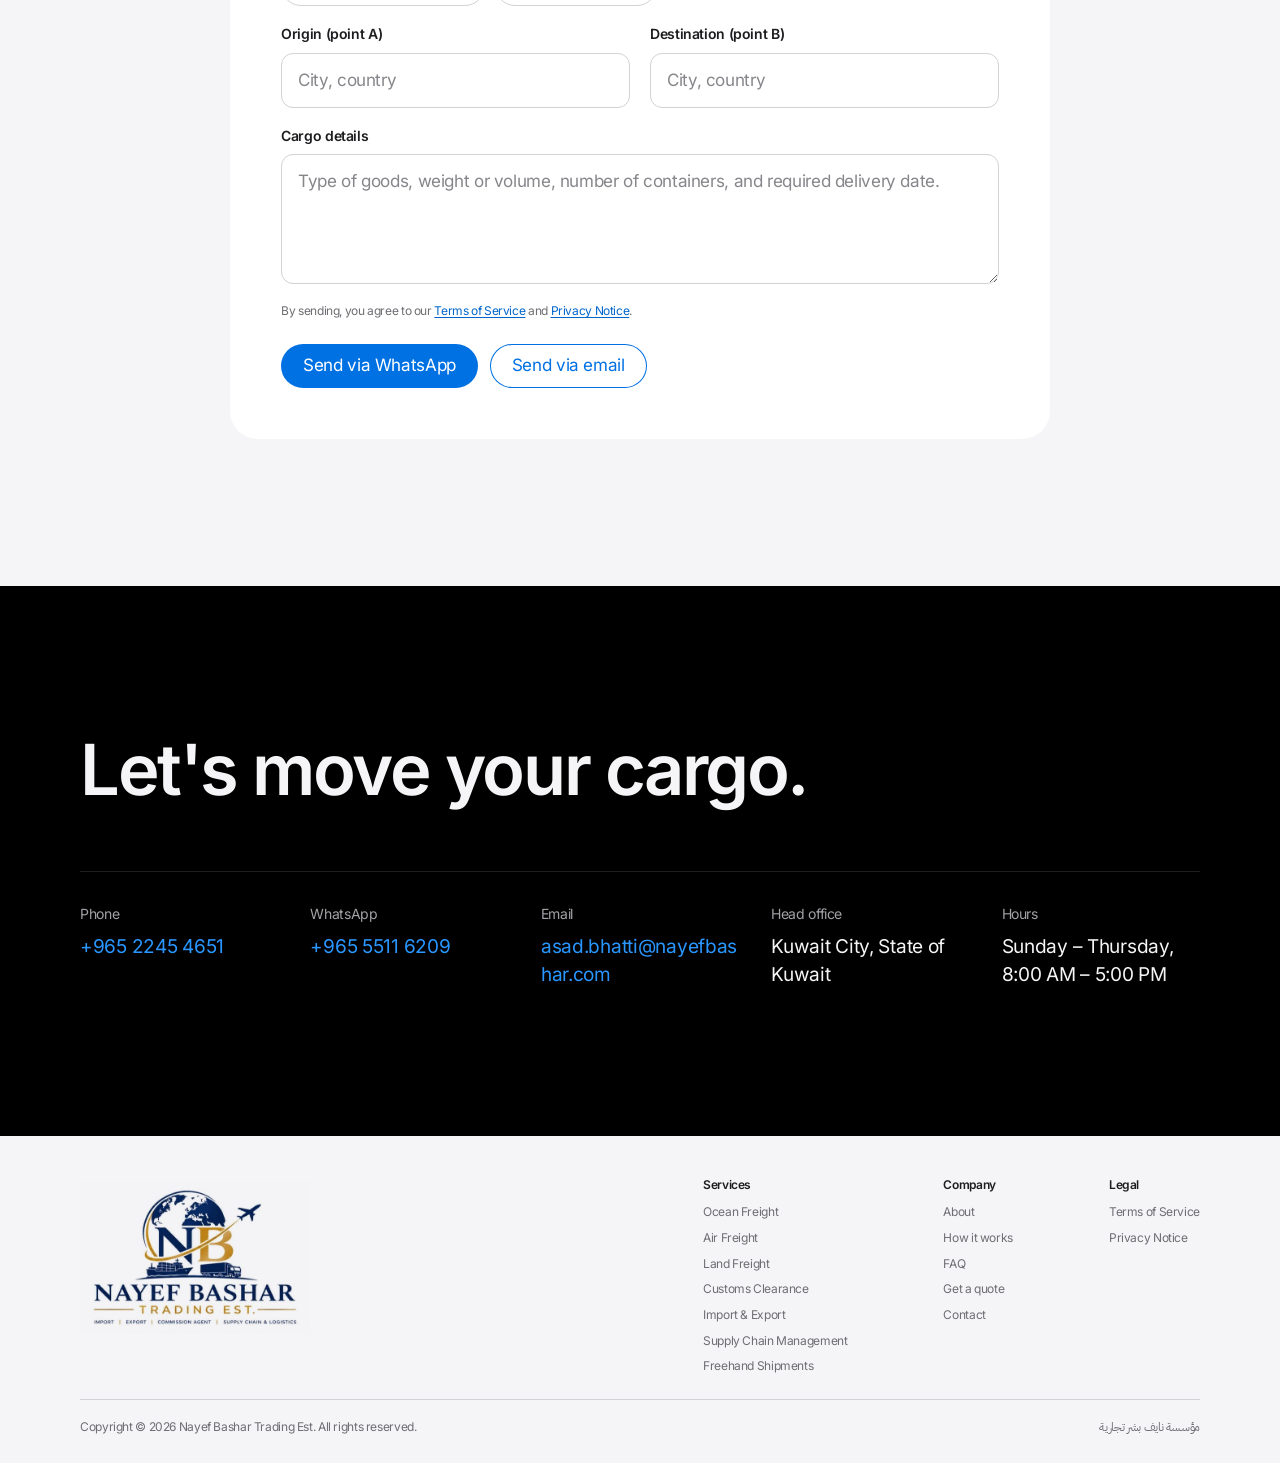
==== commit 0b370b08: "Add files via upload" ====
--- a/index.html
+++ b/index.html
@@ -94,7 +94,7 @@
       <div class="container">
         <header class="section-head reveal">
           <h2 id="services-title" class="headline" data-i18n="services.title">Every way to move it.</h2>
-          <p class="subhead" data-i18n="services.lead">Six services. One team accountable from pickup to delivery.</p>
+          <p class="subhead" data-i18n="services.lead">Seven services. One team accountable from pickup to delivery.</p>
         </header>
 
         <div class="tiles">
@@ -151,6 +151,18 @@
             </div>
             <div class="tile-art tile-art--flow" aria-hidden="true">
               <svg viewBox="0 0 260 160"><path class="flow-line" d="M30 80h60M130 80h60"/><circle cx="30" cy="80" r="18"/><circle cx="110" cy="80" r="18"/><circle cx="190" cy="80" r="18"/><circle cx="240" cy="80" r="8" class="flow-end"/><path class="flow-line" d="M208 80h24"/></svg>
+            </div>
+          </article>
+
+          <article class="tile tile--amber tile--wide tile--reverse reveal">
+            <div class="tile-copy">
+              <p class="kicker" data-i18n="svc.freehand.kicker">Shipper-controlled · CFR · CIF</p>
+              <h3 data-i18n="svc.freehand.title">Freehand Shipments</h3>
+              <p data-i18n="svc.freehand.body">We choose the carrier, the routing and the schedule, and arrange the main freight — one partner in control from booking to arrival.</p>
+              <div class="tile-links"><a class="link-arrow" href="services/freehand-shipments.html"><span data-i18n="svc.more">Learn more</span></a><a class="link-arrow" href="#quote" data-service="svc.freehand.title"><span data-i18n="tile.cta">Get a quote</span></a></div>
+            </div>
+            <div class="tile-art tile-art--route" aria-hidden="true">
+              <svg viewBox="0 0 260 160"><path class="route-alt" d="M36 80C90 10 170 10 224 80"/><path class="route-alt" d="M36 80C90 150 170 150 224 80"/><path class="route-pick" d="M36 80C100 56 160 104 224 80"/><circle class="route-node" cx="36" cy="80" r="12"/><circle class="route-end" cx="224" cy="80" r="12"/></svg>
             </div>
           </article>
         </div>
@@ -270,6 +282,7 @@
               <label><input type="checkbox" name="service" value="svc.customs.title"><span data-i18n="svc.customs.title">Customs Clearance</span></label>
               <label><input type="checkbox" name="service" value="svc.trade.title"><span data-i18n="svc.trade.title">Import &amp; Export</span></label>
               <label><input type="checkbox" name="service" value="svc.supply.title"><span data-i18n="svc.supply.title">Supply Chain Management</span></label>
+              <label><input type="checkbox" name="service" value="svc.freehand.title"><span data-i18n="svc.freehand.title">Freehand Shipments</span></label>
             </div>
           </fieldset>
           <div class="field"><label for="q-from" data-i18n="form.from">Origin (point A)</label><input id="q-from" name="from" maxlength="80" required data-i18n-placeholder="form.fromHint" placeholder="City, country"></div>
@@ -313,6 +326,7 @@
             <a href="services/ocean-freight.html" data-i18n="svc.ocean.title">Ocean Freight</a><a href="services/air-freight.html" data-i18n="svc.air.title">Air Freight</a>
             <a href="services/land-freight.html" data-i18n="svc.land.title">Land Freight</a><a href="services/customs-clearance.html" data-i18n="svc.customs.title">Customs Clearance</a>
             <a href="services/import-export.html" data-i18n="svc.trade.title">Import &amp; Export</a><a href="services/supply-chain.html" data-i18n="svc.supply.title">Supply Chain Management</a>
+            <a href="services/freehand-shipments.html" data-i18n="svc.freehand.title">Freehand Shipments</a>
           </div>
           <div><h3 data-i18n="footer.company">Company</h3>
             <a href="#about" data-i18n="nav.about">About</a><a href="#process" data-i18n="nav.process">How it works</a>
--- a/css/site.css
+++ b/css/site.css
@@ -168,6 +168,13 @@
 .tile-art--flow circle { fill: #fff; stroke: var(--blue); stroke-width: 1.5; }
 .tile-art--flow .flow-end { fill: var(--blue); }
 .tile-art--flow .flow-line { fill: none; stroke: var(--blue); stroke-width: 1.5; stroke-dasharray: 4 6; animation: wave 2.4s linear infinite; }
+.tile--reverse { flex-direction: row-reverse; }
+.tile--amber { background: linear-gradient(145deg, #fff4df, #ffffff 70%); }
+.tile-art--route .route-alt { fill: none; stroke: rgba(0, 0, 0, 0.14); stroke-width: 1.5; stroke-dasharray: 3 7; }
+.tile-art--route .route-pick { fill: none; stroke: #d49a1f; stroke-width: 2.5; stroke-linecap: round; stroke-dasharray: 8 6; animation: wave 2.4s linear infinite; }
+.tile-art--route .route-node { fill: #fff; stroke: #d49a1f; stroke-width: 2; }
+.tile-art--route .route-end { fill: #d49a1f; }
+html[dir='rtl'] .tile-art--route svg { transform: scaleX(-1); }
 .tile-glyph { position: absolute; inset-inline-end: clamp(24px, 3vw, 44px); bottom: clamp(24px, 3vw, 44px); width: clamp(88px, 9vw, 128px); opacity: 0.9; transition: transform 700ms var(--ease); }
 .tile:hover .tile-glyph { transform: translateY(-6px); }
 .tile-glyph svg { fill: none; stroke-width: 2; stroke-linecap: round; stroke-linejoin: round; }
